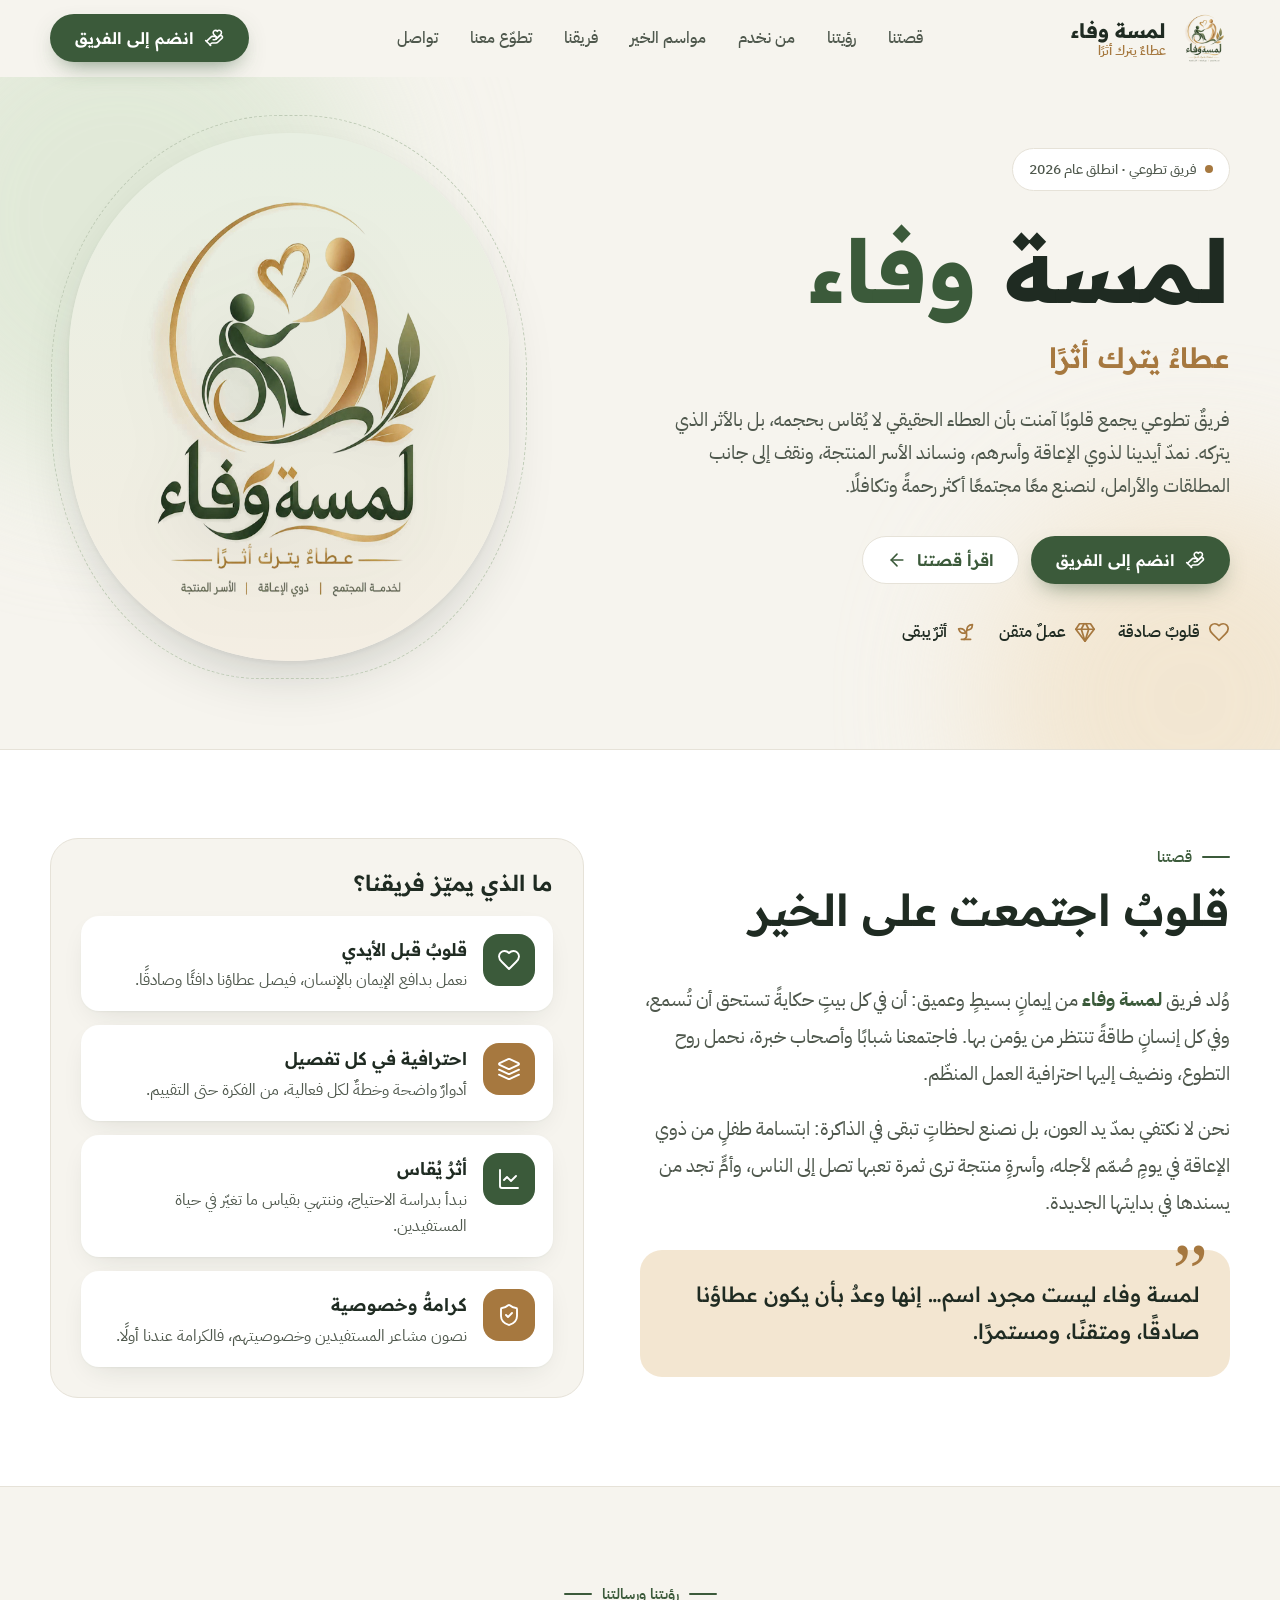
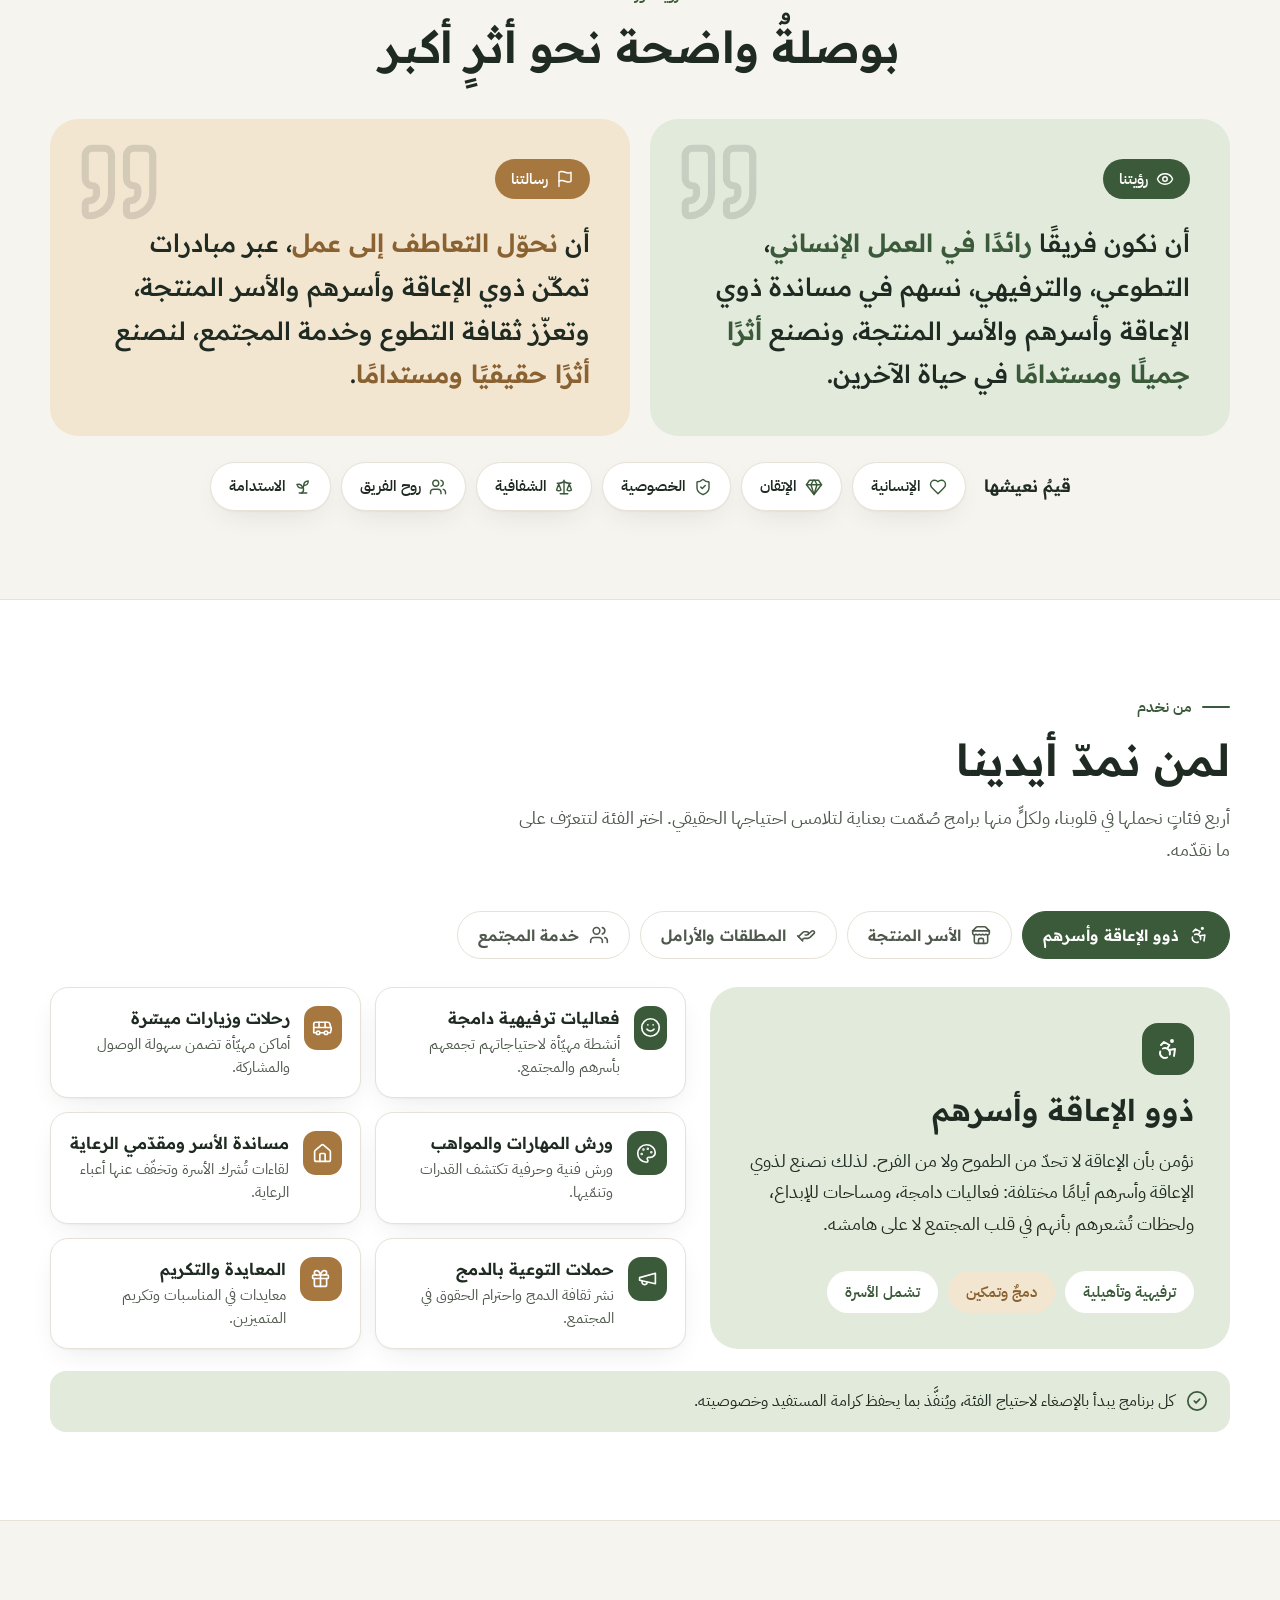
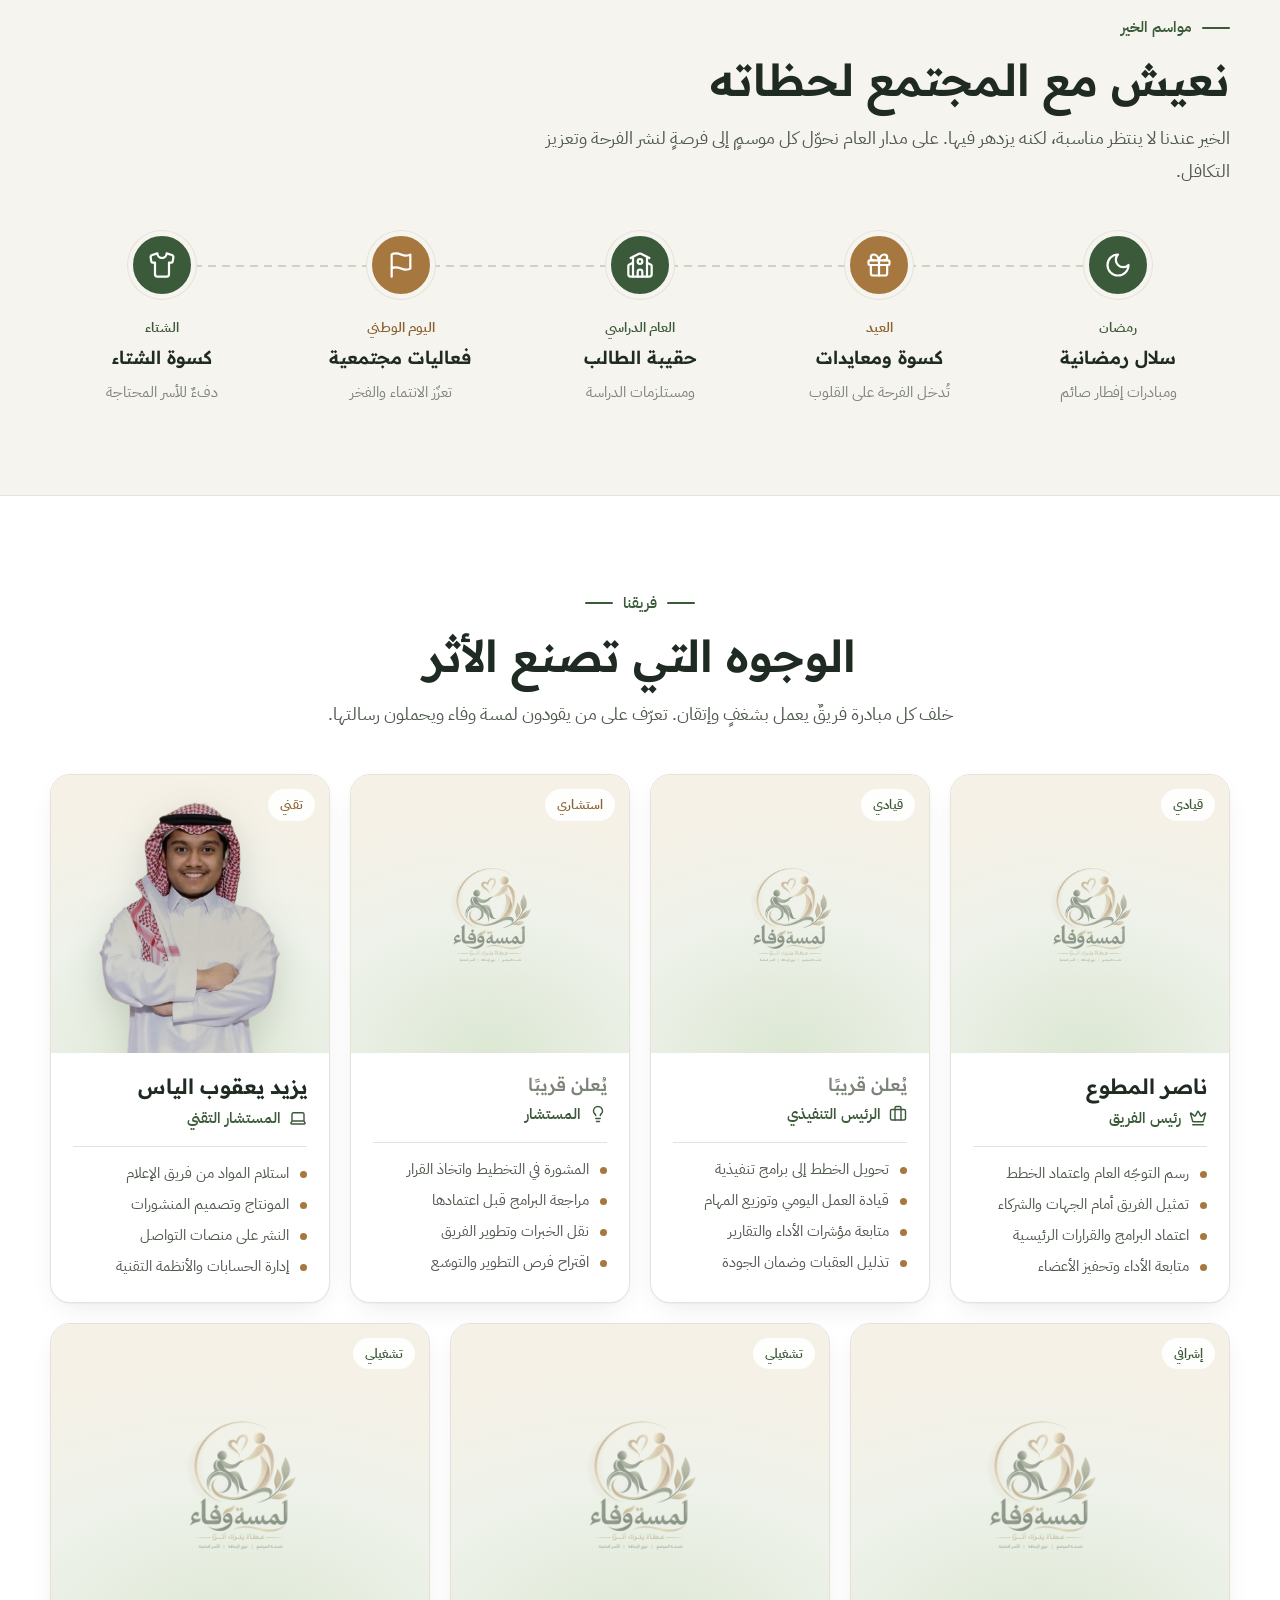
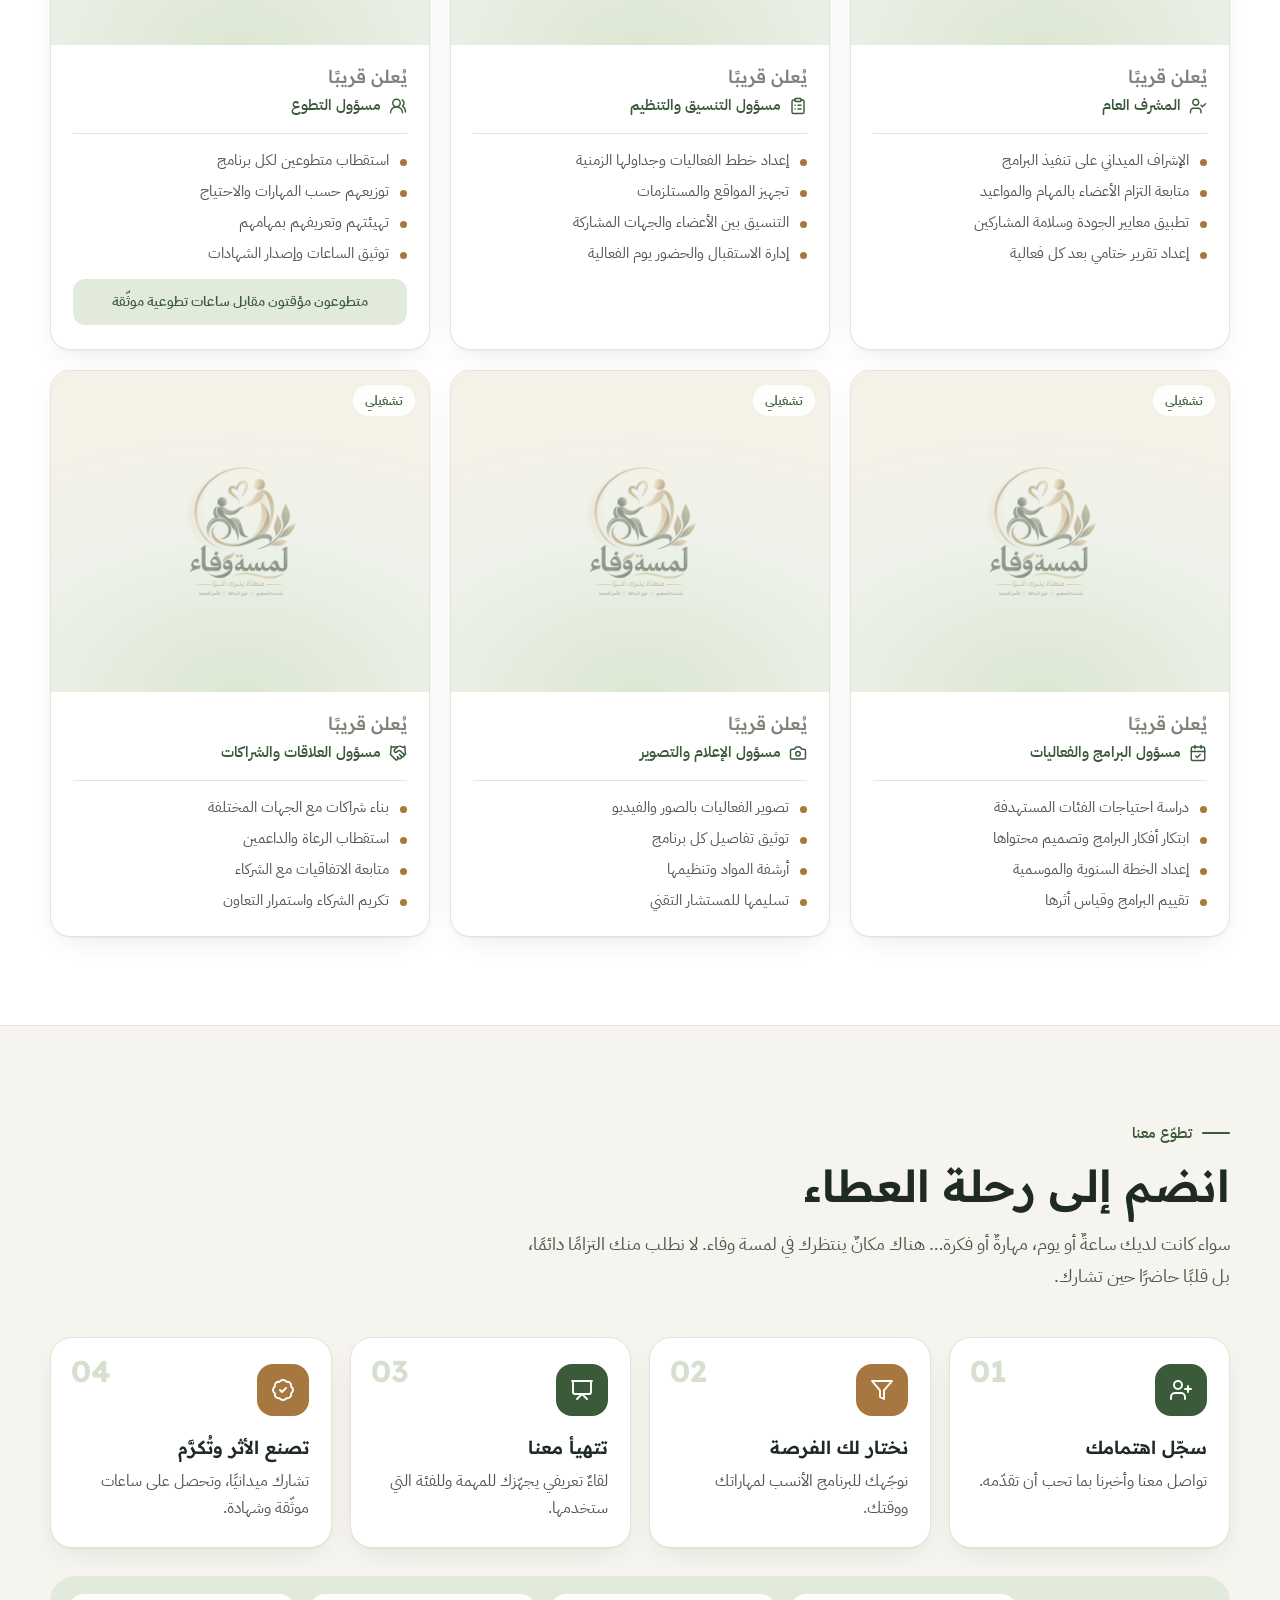
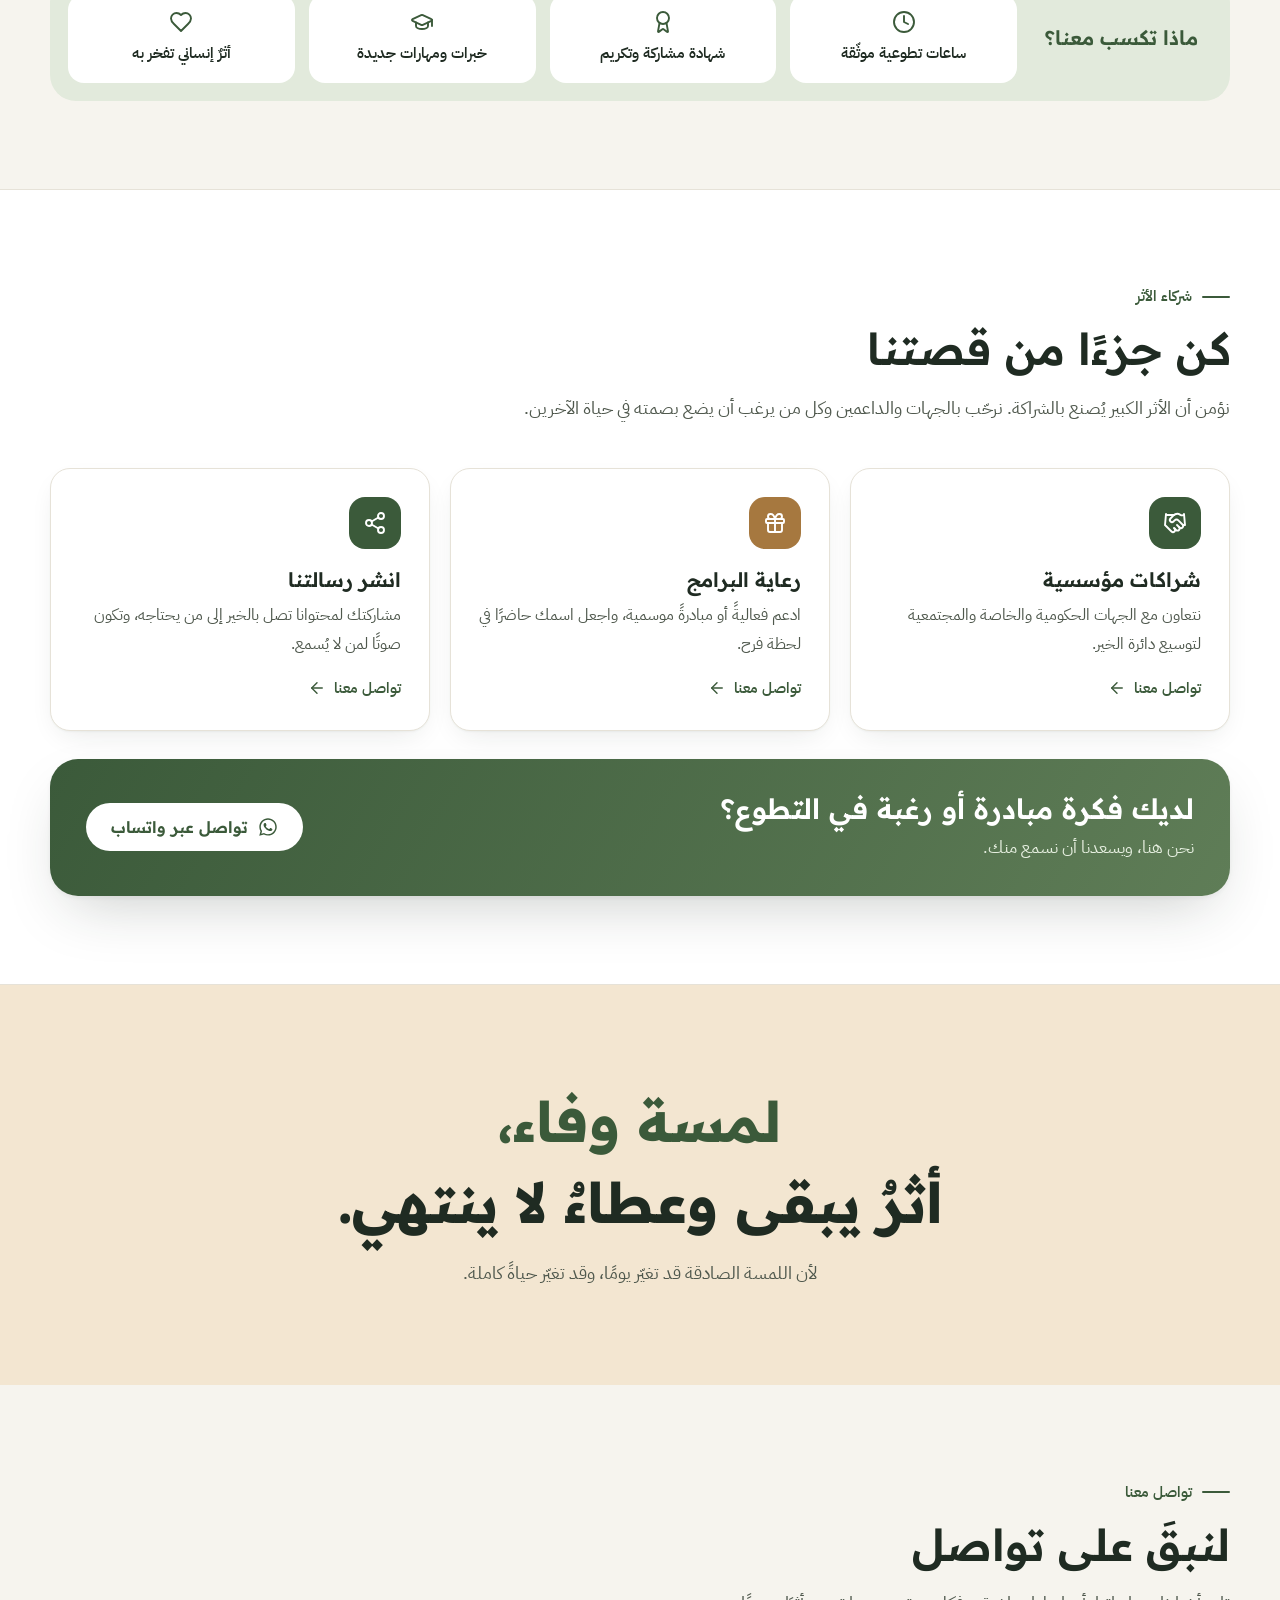
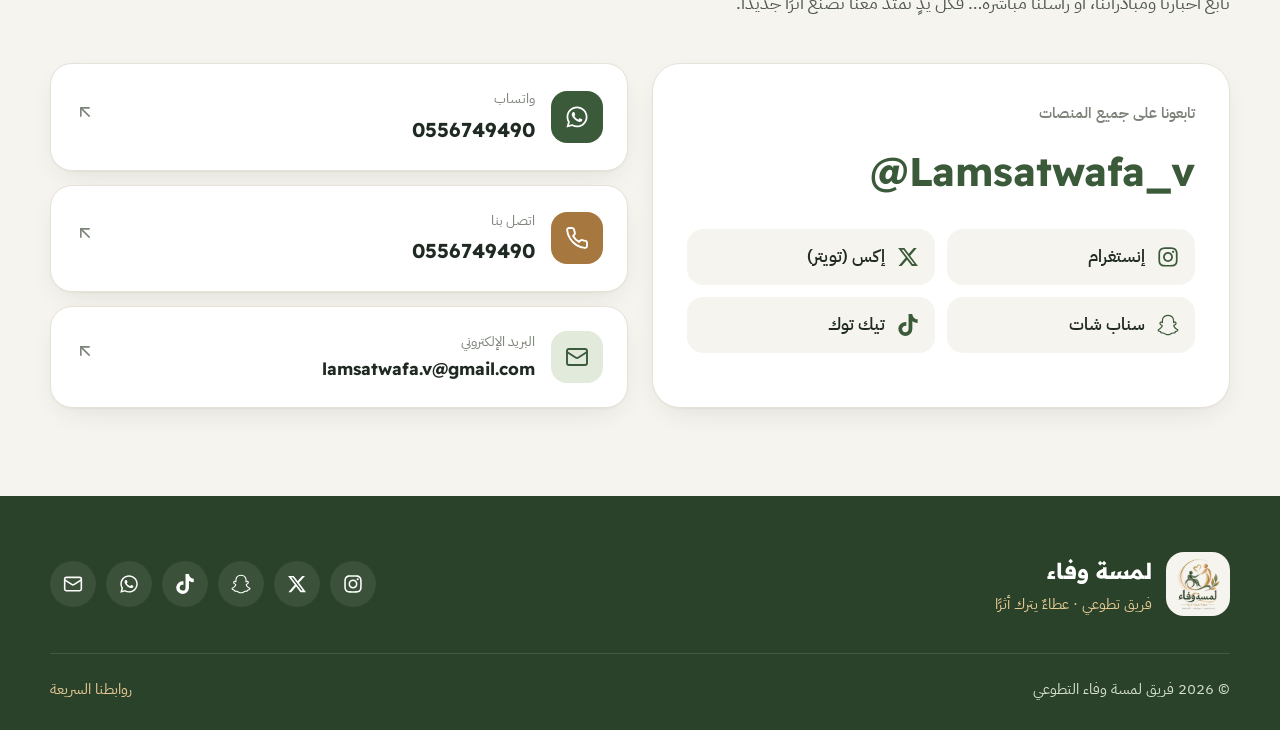
==== index.html @ 77977b41 "Add files via upload" ====
<!doctype html>
<html lang="ar" dir="rtl">
<head>
<meta charset="utf-8">
<meta name="viewport" content="width=device-width, initial-scale=1, viewport-fit=cover">
<title>لمسة وفاء | فريق تطوعي · عطاءٌ يترك أثرًا</title>
<meta name="description" content="فريق لمسة وفاء التطوعي: قلوبٌ اجتمعت على الخير، تمدّ يدها لذوي الإعاقة وأسرهم والأسر المنتجة والمطلقات والأرامل، وتصنع أثرًا يبقى.">
<meta name="theme-color" content="#F6F4EE">
<meta property="og:type" content="website">
<meta property="og:title" content="لمسة وفاء | فريق تطوعي · عطاءٌ يترك أثرًا">
<meta property="og:description" content="فريق لمسة وفاء التطوعي: قلوبٌ اجتمعت على الخير، تمدّ يدها لذوي الإعاقة وأسرهم والأسر المنتجة والمطلقات والأرامل، وتصنع أثرًا يبقى.">
<meta property="og:image" content="assets/og-image.jpg">
<meta property="og:locale" content="ar_SA">
<meta name="twitter:card" content="summary_large_image">
<link rel="icon" type="image/png" href="assets/favicon.png">
<link rel="apple-touch-icon" href="assets/apple-touch-icon.png">
<link rel="preconnect" href="https://fonts.googleapis.com">
<link rel="preconnect" href="https://fonts.gstatic.com" crossorigin>
<link href="https://fonts.googleapis.com/css2?family=IBM+Plex+Sans+Arabic:wght@400;500;600;700&family=Readex+Pro:wght@500;600;700&display=swap" rel="stylesheet">
<link rel="stylesheet" href="assets/style.css">
</head>
<body>
<a class="sr-only" href="#main">تخطَّ إلى المحتوى</a>
<header class="site-header" id="top">
  <div class="container nav">
    <a class="brand" href="#top" aria-label="لمسة وفاء - الصفحة الرئيسية">
      <img src="assets/logo.webp" alt="" width="52" height="52">
      <span><b>لمسة وفاء</b><small>عطاءٌ يترك أثرًا</small></span>
    </a>
    <nav class="nav-links" id="menu" aria-label="القائمة الرئيسية">
      <a href="#about">قصتنا</a>
      <a href="#vision">رؤيتنا</a>
      <a href="#programs">من نخدم</a>
      <a href="#seasons">مواسم الخير</a>
      <a href="#team">فريقنا</a>
      <a href="#volunteer">تطوّع معنا</a>
      <a href="#contact">تواصل</a>
      <a class="btn btn-primary" href="https://wa.me/966556749490?text=%D8%A7%D9%84%D8%B3%D9%84%D8%A7%D9%85%20%D8%B9%D9%84%D9%8A%D9%83%D9%85%D8%8C%20%D8%A3%D8%B1%D8%BA%D8%A8%20%D9%81%D9%8A%20%D8%A7%D9%84%D8%AA%D8%B7%D9%88%D8%B9%20%D9%85%D8%B9%20%D9%81%D8%B1%D9%8A%D9%82%20%D9%84%D9%85%D8%B3%D8%A9%20%D9%88%D9%81%D8%A7%D8%A1" target="_blank" rel="noopener"><svg stroke="currentColor" fill="none" stroke-width="1.9" viewBox="0 0 24 24" stroke-linecap="round" stroke-linejoin="round" aria-hidden="true" focusable="false" xmlns="http://www.w3.org/2000/svg"><path d="M11 14h2a2 2 0 1 0 0-4h-3c-.6 0-1.1.2-1.4.6L3 16"></path><path d="m7 20 1.6-1.4c.3-.4.8-.6 1.4-.6h4c1.1 0 2.1-.4 2.8-1.2l4.6-4.4a2 2 0 0 0-2.75-2.91l-4.2 3.9"></path><path d="m2 15 6 6"></path><path d="M19.5 8.5c.7-.7 1.5-1.6 1.5-2.7A2.73 2.73 0 0 0 16 4a2.78 2.78 0 0 0-5 1.8c0 1.2.8 2 1.5 2.8L16 12Z"></path></svg>انضم إلى الفريق</a>
    </nav>
    <div class="nav-cta">
      <a class="btn btn-primary" href="https://wa.me/966556749490?text=%D8%A7%D9%84%D8%B3%D9%84%D8%A7%D9%85%20%D8%B9%D9%84%D9%8A%D9%83%D9%85%D8%8C%20%D8%A3%D8%B1%D8%BA%D8%A8%20%D9%81%D9%8A%20%D8%A7%D9%84%D8%AA%D8%B7%D9%88%D8%B9%20%D9%85%D8%B9%20%D9%81%D8%B1%D9%8A%D9%82%20%D9%84%D9%85%D8%B3%D8%A9%20%D9%88%D9%81%D8%A7%D8%A1" target="_blank" rel="noopener"><svg stroke="currentColor" fill="none" stroke-width="1.9" viewBox="0 0 24 24" stroke-linecap="round" stroke-linejoin="round" aria-hidden="true" focusable="false" xmlns="http://www.w3.org/2000/svg"><path d="M11 14h2a2 2 0 1 0 0-4h-3c-.6 0-1.1.2-1.4.6L3 16"></path><path d="m7 20 1.6-1.4c.3-.4.8-.6 1.4-.6h4c1.1 0 2.1-.4 2.8-1.2l4.6-4.4a2 2 0 0 0-2.75-2.91l-4.2 3.9"></path><path d="m2 15 6 6"></path><path d="M19.5 8.5c.7-.7 1.5-1.6 1.5-2.7A2.73 2.73 0 0 0 16 4a2.78 2.78 0 0 0-5 1.8c0 1.2.8 2 1.5 2.8L16 12Z"></path></svg>انضم إلى الفريق</a>
      <button class="menu-btn" type="button" aria-label="فتح القائمة" aria-expanded="false" aria-controls="menu"><svg stroke="currentColor" fill="none" stroke-width="1.9" viewBox="0 0 24 24" stroke-linecap="round" stroke-linejoin="round" aria-hidden="true" focusable="false" xmlns="http://www.w3.org/2000/svg"><line x1="4" x2="20" y1="12" y2="12"></line><line x1="4" x2="20" y1="6" y2="6"></line><line x1="4" x2="20" y1="18" y2="18"></line></svg></button>
    </div>
  </div>
</header>

<main id="main">
<!-- HERO -->
<section class="hero">
  <div class="container hero-grid">
    <div>
      <span class="chip reveal"><span class="dot"></span>فريق تطوعي · انطلق عام 2026</span>
      <h1 class="reveal">لمسة <span>وفاء</span></h1>
      <div class="tagline reveal">عطاءٌ يترك أثرًا</div>
      <p class="lead reveal">فريقٌ تطوعي يجمع قلوبًا آمنت بأن العطاء الحقيقي لا يُقاس بحجمه، بل بالأثر الذي يتركه. نمدّ أيدينا لذوي الإعاقة وأسرهم، ونساند الأسر المنتجة، ونقف إلى جانب المطلقات والأرامل، لنصنع معًا مجتمعًا أكثر رحمةً وتكافلًا.</p>
      <div class="hero-actions reveal">
        <a class="btn btn-primary" href="https://wa.me/966556749490?text=%D8%A7%D9%84%D8%B3%D9%84%D8%A7%D9%85%20%D8%B9%D9%84%D9%8A%D9%83%D9%85%D8%8C%20%D8%A3%D8%B1%D8%BA%D8%A8%20%D9%81%D9%8A%20%D8%A7%D9%84%D8%AA%D8%B7%D9%88%D8%B9%20%D9%85%D8%B9%20%D9%81%D8%B1%D9%8A%D9%82%20%D9%84%D9%85%D8%B3%D8%A9%20%D9%88%D9%81%D8%A7%D8%A1" target="_blank" rel="noopener"><svg stroke="currentColor" fill="none" stroke-width="1.9" viewBox="0 0 24 24" stroke-linecap="round" stroke-linejoin="round" aria-hidden="true" focusable="false" xmlns="http://www.w3.org/2000/svg"><path d="M11 14h2a2 2 0 1 0 0-4h-3c-.6 0-1.1.2-1.4.6L3 16"></path><path d="m7 20 1.6-1.4c.3-.4.8-.6 1.4-.6h4c1.1 0 2.1-.4 2.8-1.2l4.6-4.4a2 2 0 0 0-2.75-2.91l-4.2 3.9"></path><path d="m2 15 6 6"></path><path d="M19.5 8.5c.7-.7 1.5-1.6 1.5-2.7A2.73 2.73 0 0 0 16 4a2.78 2.78 0 0 0-5 1.8c0 1.2.8 2 1.5 2.8L16 12Z"></path></svg>انضم إلى الفريق</a>
        <a class="btn btn-ghost" href="#about">اقرأ قصتنا<svg stroke="currentColor" fill="none" stroke-width="1.9" viewBox="0 0 24 24" stroke-linecap="round" stroke-linejoin="round" aria-hidden="true" focusable="false" xmlns="http://www.w3.org/2000/svg"><path d="m12 19-7-7 7-7"></path><path d="M19 12H5"></path></svg></a>
      </div>
      <ul class="promise reveal">
        <li><svg stroke="currentColor" fill="none" stroke-width="1.9" viewBox="0 0 24 24" stroke-linecap="round" stroke-linejoin="round" aria-hidden="true" focusable="false" xmlns="http://www.w3.org/2000/svg"><path d="M19 14c1.49-1.46 3-3.21 3-5.5A5.5 5.5 0 0 0 16.5 3c-1.76 0-3 .5-4.5 2-1.5-1.5-2.74-2-4.5-2A5.5 5.5 0 0 0 2 8.5c0 2.3 1.5 4.05 3 5.5l7 7Z"></path></svg>قلوبٌ صادقة</li>
        <li><svg stroke="currentColor" fill="none" stroke-width="1.9" viewBox="0 0 24 24" stroke-linecap="round" stroke-linejoin="round" aria-hidden="true" focusable="false" xmlns="http://www.w3.org/2000/svg"><path d="M6 3h12l4 6-10 13L2 9Z"></path><path d="M11 3 8 9l4 13 4-13-3-6"></path><path d="M2 9h20"></path></svg>عملٌ متقن</li>
        <li><svg stroke="currentColor" fill="none" stroke-width="1.9" viewBox="0 0 24 24" stroke-linecap="round" stroke-linejoin="round" aria-hidden="true" focusable="false" xmlns="http://www.w3.org/2000/svg"><path d="M7 20h10"></path><path d="M10 20c5.5-2.5.8-6.4 3-10"></path><path d="M9.5 9.4c1.1.8 1.8 2.2 2.3 3.7-2 .4-3.5.4-4.8-.3-1.2-.6-2.3-1.9-3-4.2 2.8-.5 4.4 0 5.5.8z"></path><path d="M14.1 6a7 7 0 0 0-1.1 4c1.9-.1 3.3-.6 4.3-1.4 1-1 1.6-2.3 1.7-4.6-2.7.1-4 1-4.9 2z"></path></svg>أثرٌ يبقى</li>
      </ul>
    </div>
    <div class="hero-visual reveal">
      <div class="disc"><span class="ring" aria-hidden="true"></span><img src="assets/logo.webp" alt="شعار لمسة وفاء" width="440" height="440"></div>
    </div>
  </div>
</section>

<!-- STORY -->
<section class="alt" id="about">
  <div class="container story-grid">
    <div class="story">
      <div class="section-head reveal"><span class="eyebrow">قصتنا</span><h2>قلوبٌ اجتمعت على الخير</h2></div>
      <p class="reveal">وُلد فريق <strong>لمسة وفاء</strong> من إيمانٍ بسيطٍ وعميق: أن في كل بيتٍ حكايةً تستحق أن تُسمع، وفي كل إنسانٍ طاقةً تنتظر من يؤمن بها. فاجتمعنا شبابًا وأصحاب خبرة، نحمل روح التطوع، ونضيف إليها احترافية العمل المنظّم.</p>
      <p class="reveal">نحن لا نكتفي بمدّ يد العون، بل نصنع لحظاتٍ تبقى في الذاكرة: ابتسامة طفلٍ من ذوي الإعاقة في يومٍ صُمّم لأجله، وأسرةٍ منتجة ترى ثمرة تعبها تصل إلى الناس، وأمٍّ تجد من يسندها في بدايتها الجديدة.</p>
      <blockquote class="pull reveal">لمسة وفاء ليست مجرد اسم… إنها وعدٌ بأن يكون عطاؤنا صادقًا، ومتقنًا، ومستمرًا.</blockquote>
    </div>
    <div class="why">
      <h3 class="why-title reveal">ما الذي يميّز فريقنا؟</h3>
      <div class="why-item reveal"><span class="icon"><svg stroke="currentColor" fill="none" stroke-width="1.9" viewBox="0 0 24 24" stroke-linecap="round" stroke-linejoin="round" aria-hidden="true" focusable="false" xmlns="http://www.w3.org/2000/svg"><path d="M19 14c1.49-1.46 3-3.21 3-5.5A5.5 5.5 0 0 0 16.5 3c-1.76 0-3 .5-4.5 2-1.5-1.5-2.74-2-4.5-2A5.5 5.5 0 0 0 2 8.5c0 2.3 1.5 4.05 3 5.5l7 7Z"></path></svg></span><span><b>قلوبٌ قبل الأيدي</b><span>نعمل بدافع الإيمان بالإنسان، فيصل عطاؤنا دافئًا وصادقًا.</span></span></div>
      <div class="why-item reveal"><span class="icon gold"><svg stroke="currentColor" fill="none" stroke-width="1.9" viewBox="0 0 24 24" stroke-linecap="round" stroke-linejoin="round" aria-hidden="true" focusable="false" xmlns="http://www.w3.org/2000/svg"><path d="m12.83 2.18a2 2 0 0 0-1.66 0L2.6 6.08a1 1 0 0 0 0 1.83l8.58 3.91a2 2 0 0 0 1.66 0l8.58-3.9a1 1 0 0 0 0-1.83Z"></path><path d="m22 17.65-9.17 4.16a2 2 0 0 1-1.66 0L2 17.65"></path><path d="m22 12.65-9.17 4.16a2 2 0 0 1-1.66 0L2 12.65"></path></svg></span><span><b>احترافية في كل تفصيل</b><span>أدوارٌ واضحة وخطةٌ لكل فعالية، من الفكرة حتى التقييم.</span></span></div>
      <div class="why-item reveal"><span class="icon"><svg stroke="currentColor" fill="none" stroke-width="1.9" viewBox="0 0 24 24" stroke-linecap="round" stroke-linejoin="round" aria-hidden="true" focusable="false" xmlns="http://www.w3.org/2000/svg"><path d="M3 3v16a2 2 0 0 0 2 2h16"></path><path d="m19 9-5 5-4-4-3 3"></path></svg></span><span><b>أثرٌ يُقاس</b><span>نبدأ بدراسة الاحتياج، وننتهي بقياس ما تغيّر في حياة المستفيدين.</span></span></div>
      <div class="why-item reveal"><span class="icon gold"><svg stroke="currentColor" fill="none" stroke-width="1.9" viewBox="0 0 24 24" stroke-linecap="round" stroke-linejoin="round" aria-hidden="true" focusable="false" xmlns="http://www.w3.org/2000/svg"><path d="M20 13c0 5-3.5 7.5-7.66 8.95a1 1 0 0 1-.67-.01C7.5 20.5 4 18 4 13V6a1 1 0 0 1 1-1c2 0 4.5-1.2 6.24-2.72a1.17 1.17 0 0 1 1.52 0C14.51 3.81 17 5 19 5a1 1 0 0 1 1 1z"></path><path d="m9 12 2 2 4-4"></path></svg></span><span><b>كرامةٌ وخصوصية</b><span>نصون مشاعر المستفيدين وخصوصيتهم، فالكرامة عندنا أولًا.</span></span></div>
    </div>
  </div>
</section>

<!-- VISION & MISSION -->
<section id="vision">
  <div class="container">
    <div class="section-head center reveal"><span class="eyebrow">رؤيتنا ورسالتنا</span><h2>بوصلةٌ واضحة نحو أثرٍ أكبر</h2></div>
    <div class="vm">
      <article class="vm-card vision reveal">
        <svg class="quote" stroke="currentColor" fill="none" stroke-width="1.9" viewBox="0 0 24 24" stroke-linecap="round" stroke-linejoin="round" aria-hidden="true" focusable="false" xmlns="http://www.w3.org/2000/svg"><path d="M16 3a2 2 0 0 0-2 2v6a2 2 0 0 0 2 2 1 1 0 0 1 1 1v1a2 2 0 0 1-2 2 1 1 0 0 0-1 1v2a1 1 0 0 0 1 1 6 6 0 0 0 6-6V5a2 2 0 0 0-2-2z"></path><path d="M5 3a2 2 0 0 0-2 2v6a2 2 0 0 0 2 2 1 1 0 0 1 1 1v1a2 2 0 0 1-2 2 1 1 0 0 0-1 1v2a1 1 0 0 0 1 1 6 6 0 0 0 6-6V5a2 2 0 0 0-2-2z"></path></svg>
        <span class="label"><svg stroke="currentColor" fill="none" stroke-width="1.9" viewBox="0 0 24 24" stroke-linecap="round" stroke-linejoin="round" aria-hidden="true" focusable="false" xmlns="http://www.w3.org/2000/svg"><path d="M2.062 12.348a1 1 0 0 1 0-.696 10.75 10.75 0 0 1 19.876 0 1 1 0 0 1 0 .696 10.75 10.75 0 0 1-19.876 0"></path><circle cx="12" cy="12" r="3"></circle></svg>رؤيتنا</span>
        <blockquote>أن نكون فريقًا <em>رائدًا في العمل الإنساني</em>، التطوعي، والترفيهي، نسهم في مساندة ذوي الإعاقة وأسرهم والأسر المنتجة، ونصنع <em>أثرًا جميلًا ومستدامًا</em> في حياة الآخرين.</blockquote>
      </article>
      <article class="vm-card mission reveal">
        <svg class="quote" stroke="currentColor" fill="none" stroke-width="1.9" viewBox="0 0 24 24" stroke-linecap="round" stroke-linejoin="round" aria-hidden="true" focusable="false" xmlns="http://www.w3.org/2000/svg"><path d="M16 3a2 2 0 0 0-2 2v6a2 2 0 0 0 2 2 1 1 0 0 1 1 1v1a2 2 0 0 1-2 2 1 1 0 0 0-1 1v2a1 1 0 0 0 1 1 6 6 0 0 0 6-6V5a2 2 0 0 0-2-2z"></path><path d="M5 3a2 2 0 0 0-2 2v6a2 2 0 0 0 2 2 1 1 0 0 1 1 1v1a2 2 0 0 1-2 2 1 1 0 0 0-1 1v2a1 1 0 0 0 1 1 6 6 0 0 0 6-6V5a2 2 0 0 0-2-2z"></path></svg>
        <span class="label"><svg stroke="currentColor" fill="none" stroke-width="1.9" viewBox="0 0 24 24" stroke-linecap="round" stroke-linejoin="round" aria-hidden="true" focusable="false" xmlns="http://www.w3.org/2000/svg"><path d="M4 15s1-1 4-1 5 2 8 2 4-1 4-1V3s-1 1-4 1-5-2-8-2-4 1-4 1z"></path><line x1="4" x2="4" y1="22" y2="15"></line></svg>رسالتنا</span>
        <blockquote>أن <em>نحوّل التعاطف إلى عمل</em>، عبر مبادرات تمكّن ذوي الإعاقة وأسرهم والأسر المنتجة، وتعزّز ثقافة التطوع وخدمة المجتمع، لنصنع <em>أثرًا حقيقيًا ومستدامًا</em>.</blockquote>
      </article>
    </div>
    <div class="values reveal">
      <span class="values-title">قيمٌ نعيشها</span>
      <span class="value"><svg stroke="currentColor" fill="none" stroke-width="1.9" viewBox="0 0 24 24" stroke-linecap="round" stroke-linejoin="round" aria-hidden="true" focusable="false" xmlns="http://www.w3.org/2000/svg"><path d="M19 14c1.49-1.46 3-3.21 3-5.5A5.5 5.5 0 0 0 16.5 3c-1.76 0-3 .5-4.5 2-1.5-1.5-2.74-2-4.5-2A5.5 5.5 0 0 0 2 8.5c0 2.3 1.5 4.05 3 5.5l7 7Z"></path></svg>الإنسانية</span><span class="value"><svg stroke="currentColor" fill="none" stroke-width="1.9" viewBox="0 0 24 24" stroke-linecap="round" stroke-linejoin="round" aria-hidden="true" focusable="false" xmlns="http://www.w3.org/2000/svg"><path d="M6 3h12l4 6-10 13L2 9Z"></path><path d="M11 3 8 9l4 13 4-13-3-6"></path><path d="M2 9h20"></path></svg>الإتقان</span><span class="value"><svg stroke="currentColor" fill="none" stroke-width="1.9" viewBox="0 0 24 24" stroke-linecap="round" stroke-linejoin="round" aria-hidden="true" focusable="false" xmlns="http://www.w3.org/2000/svg"><path d="M20 13c0 5-3.5 7.5-7.66 8.95a1 1 0 0 1-.67-.01C7.5 20.5 4 18 4 13V6a1 1 0 0 1 1-1c2 0 4.5-1.2 6.24-2.72a1.17 1.17 0 0 1 1.52 0C14.51 3.81 17 5 19 5a1 1 0 0 1 1 1z"></path><path d="m9 12 2 2 4-4"></path></svg>الخصوصية</span><span class="value"><svg stroke="currentColor" fill="none" stroke-width="1.9" viewBox="0 0 24 24" stroke-linecap="round" stroke-linejoin="round" aria-hidden="true" focusable="false" xmlns="http://www.w3.org/2000/svg"><path d="m16 16 3-8 3 8c-.87.65-1.92 1-3 1s-2.13-.35-3-1Z"></path><path d="m2 16 3-8 3 8c-.87.65-1.92 1-3 1s-2.13-.35-3-1Z"></path><path d="M7 21h10"></path><path d="M12 3v18"></path><path d="M3 7h2c2 0 5-1 7-2 2 1 5 2 7 2h2"></path></svg>الشفافية</span><span class="value"><svg stroke="currentColor" fill="none" stroke-width="1.9" viewBox="0 0 24 24" stroke-linecap="round" stroke-linejoin="round" aria-hidden="true" focusable="false" xmlns="http://www.w3.org/2000/svg"><path d="M16 21v-2a4 4 0 0 0-4-4H6a4 4 0 0 0-4 4v2"></path><circle cx="9" cy="7" r="4"></circle><path d="M22 21v-2a4 4 0 0 0-3-3.87"></path><path d="M16 3.13a4 4 0 0 1 0 7.75"></path></svg>روح الفريق</span><span class="value"><svg stroke="currentColor" fill="none" stroke-width="1.9" viewBox="0 0 24 24" stroke-linecap="round" stroke-linejoin="round" aria-hidden="true" focusable="false" xmlns="http://www.w3.org/2000/svg"><path d="M7 20h10"></path><path d="M10 20c5.5-2.5.8-6.4 3-10"></path><path d="M9.5 9.4c1.1.8 1.8 2.2 2.3 3.7-2 .4-3.5.4-4.8-.3-1.2-.6-2.3-1.9-3-4.2 2.8-.5 4.4 0 5.5.8z"></path><path d="M14.1 6a7 7 0 0 0-1.1 4c1.9-.1 3.3-.6 4.3-1.4 1-1 1.6-2.3 1.7-4.6-2.7.1-4 1-4.9 2z"></path></svg>الاستدامة</span>
    </div>
  </div>
</section>

<!-- WHO WE SERVE + PROGRAMS -->
<section class="alt" id="programs">
  <div class="container">
    <div class="section-head reveal"><span class="eyebrow">من نخدم</span><h2>لمن نمدّ أيدينا</h2><p>أربع فئاتٍ نحملها في قلوبنا، ولكلٍّ منها برامج صُمّمت بعناية لتلامس احتياجها الحقيقي. اختر الفئة لتتعرّف على ما نقدّمه.</p></div>
    <div class="tabs reveal" role="tablist" aria-label="الفئات">
      <button class="tab" type="button" role="tab" id="tab-disability" aria-controls="panel-disability" aria-selected="true" tabindex="0"><svg stroke="currentColor" fill="none" stroke-width="1.9" viewBox="0 0 24 24" stroke-linecap="round" stroke-linejoin="round" aria-hidden="true" focusable="false" xmlns="http://www.w3.org/2000/svg"><circle cx="16" cy="4" r="1"></circle><path d="m18 19 1-7-6 1"></path><path d="m5 8 3-3 5.5 3-2.36 3.5"></path><path d="M4.24 14.5a5 5 0 0 0 6.88 6"></path><path d="M13.76 17.5a5 5 0 0 0-6.88-6"></path></svg>ذوو الإعاقة وأسرهم</button>
      <button class="tab" type="button" role="tab" id="tab-families" aria-controls="panel-families" aria-selected="false" tabindex="-1"><svg stroke="currentColor" fill="none" stroke-width="1.9" viewBox="0 0 24 24" stroke-linecap="round" stroke-linejoin="round" aria-hidden="true" focusable="false" xmlns="http://www.w3.org/2000/svg"><path d="m2 7 4.41-4.41A2 2 0 0 1 7.83 2h8.34a2 2 0 0 1 1.42.59L22 7"></path><path d="M4 12v8a2 2 0 0 0 2 2h12a2 2 0 0 0 2-2v-8"></path><path d="M15 22v-4a2 2 0 0 0-2-2h-2a2 2 0 0 0-2 2v4"></path><path d="M2 7h20"></path><path d="M22 7v3a2 2 0 0 1-2 2a2.7 2.7 0 0 1-1.59-.63.7.7 0 0 0-.82 0A2.7 2.7 0 0 1 16 12a2.7 2.7 0 0 1-1.59-.63.7.7 0 0 0-.82 0A2.7 2.7 0 0 1 12 12a2.7 2.7 0 0 1-1.59-.63.7.7 0 0 0-.82 0A2.7 2.7 0 0 1 8 12a2.7 2.7 0 0 1-1.59-.63.7.7 0 0 0-.82 0A2.7 2.7 0 0 1 4 12a2 2 0 0 1-2-2V7"></path></svg>الأسر المنتجة</button>
      <button class="tab" type="button" role="tab" id="tab-women" aria-controls="panel-women" aria-selected="false" tabindex="-1"><svg stroke="currentColor" fill="none" stroke-width="1.9" viewBox="0 0 24 24" stroke-linecap="round" stroke-linejoin="round" aria-hidden="true" focusable="false" xmlns="http://www.w3.org/2000/svg"><path d="M11 12h2a2 2 0 1 0 0-4h-3c-.6 0-1.1.2-1.4.6L3 14"></path><path d="m7 18 1.6-1.4c.3-.4.8-.6 1.4-.6h4c1.1 0 2.1-.4 2.8-1.2l4.6-4.4a2 2 0 0 0-2.75-2.91l-4.2 3.9"></path><path d="m2 13 6 6"></path></svg>المطلقات والأرامل</button>
      <button class="tab" type="button" role="tab" id="tab-community" aria-controls="panel-community" aria-selected="false" tabindex="-1"><svg stroke="currentColor" fill="none" stroke-width="1.9" viewBox="0 0 24 24" stroke-linecap="round" stroke-linejoin="round" aria-hidden="true" focusable="false" xmlns="http://www.w3.org/2000/svg"><path d="M16 21v-2a4 4 0 0 0-4-4H6a4 4 0 0 0-4 4v2"></path><circle cx="9" cy="7" r="4"></circle><path d="M22 21v-2a4 4 0 0 0-3-3.87"></path><path d="M16 3.13a4 4 0 0 1 0 7.75"></path></svg>خدمة المجتمع</button>
    </div>
    <div class="panel" role="tabpanel" id="panel-disability" aria-labelledby="tab-disability">
      <div class="panel-intro"><span class="icon"><svg stroke="currentColor" fill="none" stroke-width="1.9" viewBox="0 0 24 24" stroke-linecap="round" stroke-linejoin="round" aria-hidden="true" focusable="false" xmlns="http://www.w3.org/2000/svg"><circle cx="16" cy="4" r="1"></circle><path d="m18 19 1-7-6 1"></path><path d="m5 8 3-3 5.5 3-2.36 3.5"></path><path d="M4.24 14.5a5 5 0 0 0 6.88 6"></path><path d="M13.76 17.5a5 5 0 0 0-6.88-6"></path></svg></span><h3>ذوو الإعاقة وأسرهم</h3><p>نؤمن بأن الإعاقة لا تحدّ من الطموح ولا من الفرح. لذلك نصنع لذوي الإعاقة وأسرهم أيامًا مختلفة: فعاليات دامجة، ومساحات للإبداع، ولحظات تُشعرهم بأنهم في قلب المجتمع لا على هامشه.</p><div class="tags"><span class="tag">ترفيهية وتأهيلية</span><span class="tag gold">دمجٌ وتمكين</span><span class="tag">تشمل الأسرة</span></div></div>
      <div class="panel-list"><div class="mini"><span class="icon"><svg stroke="currentColor" fill="none" stroke-width="1.9" viewBox="0 0 24 24" stroke-linecap="round" stroke-linejoin="round" aria-hidden="true" focusable="false" xmlns="http://www.w3.org/2000/svg"><circle cx="12" cy="12" r="10"></circle><path d="M8 14s1.5 2 4 2 4-2 4-2"></path><line x1="9" x2="9.01" y1="9" y2="9"></line><line x1="15" x2="15.01" y1="9" y2="9"></line></svg></span><span><b>فعاليات ترفيهية دامجة</b><span>أنشطة مهيّأة لاحتياجاتهم تجمعهم بأسرهم والمجتمع.</span></span></div><div class="mini"><span class="icon gold"><svg stroke="currentColor" fill="none" stroke-width="1.9" viewBox="0 0 24 24" stroke-linecap="round" stroke-linejoin="round" aria-hidden="true" focusable="false" xmlns="http://www.w3.org/2000/svg"><path d="M8 6v6"></path><path d="M15 6v6"></path><path d="M2 12h19.6"></path><path d="M18 18h3s.5-1.7.8-2.8c.1-.4.2-.8.2-1.2 0-.4-.1-.8-.2-1.2l-1.4-5C20.1 6.8 19.1 6 18 6H4a2 2 0 0 0-2 2v10h3"></path><circle cx="7" cy="18" r="2"></circle><path d="M9 18h5"></path><circle cx="16" cy="18" r="2"></circle></svg></span><span><b>رحلات وزيارات ميسّرة</b><span>أماكن مهيّأة تضمن سهولة الوصول والمشاركة.</span></span></div><div class="mini"><span class="icon"><svg stroke="currentColor" fill="none" stroke-width="1.9" viewBox="0 0 24 24" stroke-linecap="round" stroke-linejoin="round" aria-hidden="true" focusable="false" xmlns="http://www.w3.org/2000/svg"><circle cx="13.5" cy="6.5" r=".5" fill="currentColor"></circle><circle cx="17.5" cy="10.5" r=".5" fill="currentColor"></circle><circle cx="8.5" cy="7.5" r=".5" fill="currentColor"></circle><circle cx="6.5" cy="12.5" r=".5" fill="currentColor"></circle><path d="M12 2C6.5 2 2 6.5 2 12s4.5 10 10 10c.926 0 1.648-.746 1.648-1.688 0-.437-.18-.835-.437-1.125-.29-.289-.438-.652-.438-1.125a1.64 1.64 0 0 1 1.668-1.668h1.996c3.051 0 5.555-2.503 5.555-5.554C21.965 6.012 17.461 2 12 2z"></path></svg></span><span><b>ورش المهارات والمواهب</b><span>ورش فنية وحرفية تكتشف القدرات وتنمّيها.</span></span></div><div class="mini"><span class="icon gold"><svg stroke="currentColor" fill="none" stroke-width="1.9" viewBox="0 0 24 24" stroke-linecap="round" stroke-linejoin="round" aria-hidden="true" focusable="false" xmlns="http://www.w3.org/2000/svg"><path d="M15 21v-8a1 1 0 0 0-1-1h-4a1 1 0 0 0-1 1v8"></path><path d="M3 10a2 2 0 0 1 .709-1.528l7-5.999a2 2 0 0 1 2.582 0l7 5.999A2 2 0 0 1 21 10v9a2 2 0 0 1-2 2H5a2 2 0 0 1-2-2z"></path></svg></span><span><b>مساندة الأسر ومقدّمي الرعاية</b><span>لقاءات تُشرك الأسرة وتخفّف عنها أعباء الرعاية.</span></span></div><div class="mini"><span class="icon"><svg stroke="currentColor" fill="none" stroke-width="1.9" viewBox="0 0 24 24" stroke-linecap="round" stroke-linejoin="round" aria-hidden="true" focusable="false" xmlns="http://www.w3.org/2000/svg"><path d="m3 11 18-5v12L3 14v-3z"></path><path d="M11.6 16.8a3 3 0 1 1-5.8-1.6"></path></svg></span><span><b>حملات التوعية بالدمج</b><span>نشر ثقافة الدمج واحترام الحقوق في المجتمع.</span></span></div><div class="mini"><span class="icon gold"><svg stroke="currentColor" fill="none" stroke-width="1.9" viewBox="0 0 24 24" stroke-linecap="round" stroke-linejoin="round" aria-hidden="true" focusable="false" xmlns="http://www.w3.org/2000/svg"><rect x="3" y="8" width="18" height="4" rx="1"></rect><path d="M12 8v13"></path><path d="M19 12v7a2 2 0 0 1-2 2H7a2 2 0 0 1-2-2v-7"></path><path d="M7.5 8a2.5 2.5 0 0 1 0-5A4.8 8 0 0 1 12 8a4.8 8 0 0 1 4.5-5 2.5 2.5 0 0 1 0 5"></path></svg></span><span><b>المعايدة والتكريم</b><span>معايدات في المناسبات وتكريم المتميزين.</span></span></div></div>
    </div>
    <div class="panel" role="tabpanel" id="panel-families" aria-labelledby="tab-families" hidden>
      <div class="panel-intro"><span class="icon"><svg stroke="currentColor" fill="none" stroke-width="1.9" viewBox="0 0 24 24" stroke-linecap="round" stroke-linejoin="round" aria-hidden="true" focusable="false" xmlns="http://www.w3.org/2000/svg"><path d="m2 7 4.41-4.41A2 2 0 0 1 7.83 2h8.34a2 2 0 0 1 1.42.59L22 7"></path><path d="M4 12v8a2 2 0 0 0 2 2h12a2 2 0 0 0 2-2v-8"></path><path d="M15 22v-4a2 2 0 0 0-2-2h-2a2 2 0 0 0-2 2v4"></path><path d="M2 7h20"></path><path d="M22 7v3a2 2 0 0 1-2 2a2.7 2.7 0 0 1-1.59-.63.7.7 0 0 0-.82 0A2.7 2.7 0 0 1 16 12a2.7 2.7 0 0 1-1.59-.63.7.7 0 0 0-.82 0A2.7 2.7 0 0 1 12 12a2.7 2.7 0 0 1-1.59-.63.7.7 0 0 0-.82 0A2.7 2.7 0 0 1 8 12a2.7 2.7 0 0 1-1.59-.63.7.7 0 0 0-.82 0A2.7 2.7 0 0 1 4 12a2 2 0 0 1-2-2V7"></path></svg></span><h3>الأسر المنتجة</h3><p>خلف كل منتجٍ منزلي قصة كفاحٍ تستحق أن تُروى. نأخذ بيد الأسر المنتجة من الفكرة إلى السوق، ليصبح شغفها مصدر دخلٍ كريمٍ ومستدام، مع اهتمامٍ خاص بذوي الإعاقة وأسرهم.</p><div class="tags"><span class="tag">المأكولات</span><span class="tag gold">الحِرف اليدوية</span><span class="tag">الخياطة والتطريز</span><span class="tag gold">العطور والبخور</span><span class="tag">الهدايا والتغليف</span></div></div>
      <div class="panel-list"><div class="mini"><span class="icon"><svg stroke="currentColor" fill="none" stroke-width="1.9" viewBox="0 0 24 24" stroke-linecap="round" stroke-linejoin="round" aria-hidden="true" focusable="false" xmlns="http://www.w3.org/2000/svg"><path d="M6 2 3 6v14a2 2 0 0 0 2 2h14a2 2 0 0 0 2-2V6l-3-4Z"></path><path d="M3 6h18"></path><path d="M16 10a4 4 0 0 1-8 0"></path></svg></span><span><b>البازارات والمعارض</b><span>أركان بيع ضمن فعالياتنا ومناسبات المجتمع.</span></span></div><div class="mini"><span class="icon gold"><svg stroke="currentColor" fill="none" stroke-width="1.9" viewBox="0 0 24 24" stroke-linecap="round" stroke-linejoin="round" aria-hidden="true" focusable="false" xmlns="http://www.w3.org/2000/svg"><path d="M15.707 21.293a1 1 0 0 1-1.414 0l-1.586-1.586a1 1 0 0 1 0-1.414l5.586-5.586a1 1 0 0 1 1.414 0l1.586 1.586a1 1 0 0 1 0 1.414z"></path><path d="m18 13-1.375-6.874a1 1 0 0 0-.746-.776L3.235 2.028a1 1 0 0 0-1.207 1.207L5.35 15.879a1 1 0 0 0 .776.746L13 18"></path><path d="m2.3 2.3 7.286 7.286"></path><circle cx="11" cy="11" r="2"></circle></svg></span><span><b>تطوير المنتج</b><span>تحسين الجودة والتغليف والتسعير.</span></span></div><div class="mini"><span class="icon"><svg stroke="currentColor" fill="none" stroke-width="1.9" viewBox="0 0 24 24" stroke-linecap="round" stroke-linejoin="round" aria-hidden="true" focusable="false" xmlns="http://www.w3.org/2000/svg"><polyline points="22 7 13.5 15.5 8.5 10.5 2 17"></polyline><polyline points="16 7 22 7 22 13"></polyline></svg></span><span><b>التسويق الرقمي</b><span>البيع عبر منصات التواصل والمتاجر الإلكترونية.</span></span></div><div class="mini"><span class="icon gold"><svg stroke="currentColor" fill="none" stroke-width="1.9" viewBox="0 0 24 24" stroke-linecap="round" stroke-linejoin="round" aria-hidden="true" focusable="false" xmlns="http://www.w3.org/2000/svg"><path d="M14.5 4h-5L7 7H4a2 2 0 0 0-2 2v9a2 2 0 0 0 2 2h16a2 2 0 0 0 2-2V9a2 2 0 0 0-2-2h-3l-2.5-3z"></path><circle cx="12" cy="13" r="3"></circle></svg></span><span><b>تصوير المنتجات</b><span>صور احترافية تُبرز المنتج بأفضل صورة.</span></span></div><div class="mini"><span class="icon"><svg stroke="currentColor" fill="none" stroke-width="1.9" viewBox="0 0 24 24" stroke-linecap="round" stroke-linejoin="round" aria-hidden="true" focusable="false" xmlns="http://www.w3.org/2000/svg"><path d="M2 3h20"></path><path d="M21 3v11a2 2 0 0 1-2 2H5a2 2 0 0 1-2-2V3"></path><path d="m7 21 5-5 5 5"></path></svg></span><span><b>الإرشاد والتوجيه</b><span>ربط الأسر بخبرات في ريادة الأعمال.</span></span></div><div class="mini"><span class="icon gold"><svg stroke="currentColor" fill="none" stroke-width="1.9" viewBox="0 0 24 24" stroke-linecap="round" stroke-linejoin="round" aria-hidden="true" focusable="false" xmlns="http://www.w3.org/2000/svg"><path d="m15.477 12.89 1.515 8.526a.5.5 0 0 1-.81.47l-3.58-2.687a1 1 0 0 0-1.197 0l-3.586 2.686a.5.5 0 0 1-.81-.469l1.514-8.526"></path><circle cx="12" cy="8" r="6"></circle></svg></span><span><b>قصص النجاح</b><span>إبراز الأسر المتميزة إعلاميًا لتعزيز انتشارها.</span></span></div></div>
    </div>
    <div class="panel" role="tabpanel" id="panel-women" aria-labelledby="tab-women" hidden>
      <div class="panel-intro"><span class="icon"><svg stroke="currentColor" fill="none" stroke-width="1.9" viewBox="0 0 24 24" stroke-linecap="round" stroke-linejoin="round" aria-hidden="true" focusable="false" xmlns="http://www.w3.org/2000/svg"><path d="M11 12h2a2 2 0 1 0 0-4h-3c-.6 0-1.1.2-1.4.6L3 14"></path><path d="m7 18 1.6-1.4c.3-.4.8-.6 1.4-.6h4c1.1 0 2.1-.4 2.8-1.2l4.6-4.4a2 2 0 0 0-2.75-2.91l-4.2 3.9"></path><path d="m2 13 6 6"></path></svg></span><h3>المطلقات والأرامل</h3><p>في لحظات التحوّل الصعبة، تحتاج المرأة إلى من يسمعها ويؤمن بها. نوفّر للمطلقات والأرامل مساحةً آمنة تحفظ الخصوصية والكرامة، وتفتح أبواب الثقة والاستقلال.</p><div class="tags"><span class="tag">سرية تامة</span><span class="tag gold">دعم نفسي</span><span class="tag">تمكين مهني</span></div></div>
      <div class="panel-list"><div class="mini"><span class="icon"><svg stroke="currentColor" fill="none" stroke-width="1.9" viewBox="0 0 24 24" stroke-linecap="round" stroke-linejoin="round" aria-hidden="true" focusable="false" xmlns="http://www.w3.org/2000/svg"><path d="M19 14c1.49-1.46 3-3.21 3-5.5A5.5 5.5 0 0 0 16.5 3c-1.76 0-3 .5-4.5 2-1.5-1.5-2.74-2-4.5-2A5.5 5.5 0 0 0 2 8.5c0 2.3 1.5 4.05 3 5.5l7 7Z"></path><path d="M3.22 12H9.5l.5-1 2 4.5 2-7 1.5 3.5h5.27"></path></svg></span><span><b>جلسات الدعم النفسي</b><span>لقاءات مع مختصات لتعزيز التوازن والثقة بالنفس.</span></span></div><div class="mini"><span class="icon gold"><svg stroke="currentColor" fill="none" stroke-width="1.9" viewBox="0 0 24 24" stroke-linecap="round" stroke-linejoin="round" aria-hidden="true" focusable="false" xmlns="http://www.w3.org/2000/svg"><path d="M16 20V4a2 2 0 0 0-2-2h-4a2 2 0 0 0-2 2v16"></path><rect width="20" height="14" x="2" y="6" rx="2"></rect></svg></span><span><b>التمكين المهني</b><span>دورات تدريبية تفتح فرص العمل والدخل.</span></span></div><div class="mini"><span class="icon"><svg stroke="currentColor" fill="none" stroke-width="1.9" viewBox="0 0 24 24" stroke-linecap="round" stroke-linejoin="round" aria-hidden="true" focusable="false" xmlns="http://www.w3.org/2000/svg"><path d="M7.9 20A9 9 0 1 0 4 16.1L2 22Z"></path></svg></span><span><b>لقاءات المساندة</b><span>مجموعات دعم آمنة لتبادل الخبرات والتجارب.</span></span></div><div class="mini"><span class="icon gold"><svg stroke="currentColor" fill="none" stroke-width="1.9" viewBox="0 0 24 24" stroke-linecap="round" stroke-linejoin="round" aria-hidden="true" focusable="false" xmlns="http://www.w3.org/2000/svg"><path d="M9 12h.01"></path><path d="M15 12h.01"></path><path d="M10 16c.5.3 1.2.5 2 .5s1.5-.2 2-.5"></path><path d="M19 6.3a9 9 0 0 1 1.8 3.9 2 2 0 0 1 0 3.6 9 9 0 0 1-17.6 0 2 2 0 0 1 0-3.6A9 9 0 0 1 12 3c2 0 3.5 1.1 3.5 2.5s-.9 2.5-2 2.5c-.8 0-1.5-.4-1.5-1"></path></svg></span><span><b>برامج الأبناء</b><span>أنشطة ترفيهية وتعليمية مخصّصة لأبنائهن.</span></span></div><div class="mini"><span class="icon"><svg stroke="currentColor" fill="none" stroke-width="1.9" viewBox="0 0 24 24" stroke-linecap="round" stroke-linejoin="round" aria-hidden="true" focusable="false" xmlns="http://www.w3.org/2000/svg"><path d="m16.24 7.76-1.804 5.411a2 2 0 0 1-1.265 1.265L7.76 16.24l1.804-5.411a2 2 0 0 1 1.265-1.265z"></path><circle cx="12" cy="12" r="10"></circle></svg></span><span><b>الإرشاد والتوجيه</b><span>التعريف بالخدمات المتاحة والجهات المختصة.</span></span></div><div class="mini"><span class="icon gold"><svg stroke="currentColor" fill="none" stroke-width="1.9" viewBox="0 0 24 24" stroke-linecap="round" stroke-linejoin="round" aria-hidden="true" focusable="false" xmlns="http://www.w3.org/2000/svg"><rect x="3" y="8" width="18" height="4" rx="1"></rect><path d="M12 8v13"></path><path d="M19 12v7a2 2 0 0 1-2 2H7a2 2 0 0 1-2-2v-7"></path><path d="M7.5 8a2.5 2.5 0 0 1 0-5A4.8 8 0 0 1 12 8a4.8 8 0 0 1 4.5-5 2.5 2.5 0 0 1 0 5"></path></svg></span><span><b>الدعم الموسمي</b><span>سلال وهدايا ومبادرات خاصة في المواسم.</span></span></div></div>
    </div>
    <div class="panel" role="tabpanel" id="panel-community" aria-labelledby="tab-community" hidden>
      <div class="panel-intro"><span class="icon"><svg stroke="currentColor" fill="none" stroke-width="1.9" viewBox="0 0 24 24" stroke-linecap="round" stroke-linejoin="round" aria-hidden="true" focusable="false" xmlns="http://www.w3.org/2000/svg"><path d="M16 21v-2a4 4 0 0 0-4-4H6a4 4 0 0 0-4 4v2"></path><circle cx="9" cy="7" r="4"></circle><path d="M22 21v-2a4 4 0 0 0-3-3.87"></path><path d="M16 3.13a4 4 0 0 1 0 7.75"></path></svg></span><h3>خدمة المجتمع</h3><p>نؤمن أن المجتمع المتكافل يبدأ بمبادرة صغيرة. نجمع الناس على الخير في حملاتٍ تطوعية وزياراتٍ ومبادراتٍ تُعيد للعطاء معناه الجميل.</p><div class="tags"><span class="tag">موسمية</span><span class="tag gold">على مدار العام</span><span class="tag">تطوعية</span></div></div>
      <div class="panel-list"><div class="mini"><span class="icon"><svg stroke="currentColor" fill="none" stroke-width="1.9" viewBox="0 0 24 24" stroke-linecap="round" stroke-linejoin="round" aria-hidden="true" focusable="false" xmlns="http://www.w3.org/2000/svg"><path d="M12 3a6 6 0 0 0 9 9 9 9 0 1 1-9-9Z"></path></svg></span><span><b>مبادرات رمضان</b><span>سلال رمضانية ومبادرات إفطار صائم.</span></span></div><div class="mini"><span class="icon gold"><svg stroke="currentColor" fill="none" stroke-width="1.9" viewBox="0 0 24 24" stroke-linecap="round" stroke-linejoin="round" aria-hidden="true" focusable="false" xmlns="http://www.w3.org/2000/svg"><rect x="3" y="8" width="18" height="4" rx="1"></rect><path d="M12 8v13"></path><path d="M19 12v7a2 2 0 0 1-2 2H7a2 2 0 0 1-2-2v-7"></path><path d="M7.5 8a2.5 2.5 0 0 1 0-5A4.8 8 0 0 1 12 8a4.8 8 0 0 1 4.5-5 2.5 2.5 0 0 1 0 5"></path></svg></span><span><b>فرحة العيد</b><span>كسوة العيد ومعايدات تُدخل الفرحة على القلوب.</span></span></div><div class="mini"><span class="icon"><svg stroke="currentColor" fill="none" stroke-width="1.9" viewBox="0 0 24 24" stroke-linecap="round" stroke-linejoin="round" aria-hidden="true" focusable="false" xmlns="http://www.w3.org/2000/svg"><path d="M14 22v-4a2 2 0 1 0-4 0v4"></path><path d="m18 10 3.447 1.724a1 1 0 0 1 .553.894V20a2 2 0 0 1-2 2H4a2 2 0 0 1-2-2v-7.382a1 1 0 0 1 .553-.894L6 10"></path><path d="M18 5v17"></path><path d="m4 6 7.106-3.553a2 2 0 0 1 1.788 0L20 6"></path><path d="M6 5v17"></path><circle cx="12" cy="9" r="2"></circle></svg></span><span><b>العودة للمدارس</b><span>حقيبة الطالب ومستلزمات الدراسة.</span></span></div><div class="mini"><span class="icon gold"><svg stroke="currentColor" fill="none" stroke-width="1.9" viewBox="0 0 24 24" stroke-linecap="round" stroke-linejoin="round" aria-hidden="true" focusable="false" xmlns="http://www.w3.org/2000/svg"><path d="M12 6v4"></path><path d="M14 14h-4"></path><path d="M14 18h-4"></path><path d="M14 8h-4"></path><path d="M18 12h2a2 2 0 0 1 2 2v6a2 2 0 0 1-2 2H4a2 2 0 0 1-2-2v-9a2 2 0 0 1 2-2h2"></path><path d="M18 22V4a2 2 0 0 0-2-2H8a2 2 0 0 0-2 2v18"></path></svg></span><span><b>زيارات الرعاية</b><span>زيارات للمستشفيات ودور الرعاية.</span></span></div><div class="mini"><span class="icon"><svg stroke="currentColor" fill="none" stroke-width="1.9" viewBox="0 0 24 24" stroke-linecap="round" stroke-linejoin="round" aria-hidden="true" focusable="false" xmlns="http://www.w3.org/2000/svg"><path d="m17 14 3 3.3a1 1 0 0 1-.7 1.7H4.7a1 1 0 0 1-.7-1.7L7 14h-.3a1 1 0 0 1-.7-1.7L9 9h-.2A1 1 0 0 1 8 7.3L12 3l4 4.3a1 1 0 0 1-.8 1.7H15l3 3.3a1 1 0 0 1-.7 1.7H17Z"></path><path d="M12 22v-3"></path></svg></span><span><b>حملات بيئية</b><span>حملات النظافة والتشجير.</span></span></div><div class="mini"><span class="icon gold"><svg stroke="currentColor" fill="none" stroke-width="1.9" viewBox="0 0 24 24" stroke-linecap="round" stroke-linejoin="round" aria-hidden="true" focusable="false" xmlns="http://www.w3.org/2000/svg"><path d="M12 22a7 7 0 0 0 7-7c0-2-1-3.9-3-5.5s-3.5-4-4-6.5c-.5 2.5-2 4.9-4 6.5C6 11.1 5 13 5 15a7 7 0 0 0 7 7z"></path></svg></span><span><b>التبرع بالدم</b><span>مبادرات للتبرع بالدم والتوعية الصحية.</span></span></div></div>
    </div>
    <div class="note reveal"><svg stroke="currentColor" fill="none" stroke-width="1.9" viewBox="0 0 24 24" stroke-linecap="round" stroke-linejoin="round" aria-hidden="true" focusable="false" xmlns="http://www.w3.org/2000/svg"><circle cx="12" cy="12" r="10"></circle><path d="m9 12 2 2 4-4"></path></svg><span>كل برنامج يبدأ بالإصغاء لاحتياج الفئة، ويُنفَّذ بما يحفظ كرامة المستفيد وخصوصيته.</span></div>
  </div>
</section>

<!-- SEASONS -->
<section id="seasons">
  <div class="container">
    <div class="section-head reveal"><span class="eyebrow">مواسم الخير</span><h2>نعيش مع المجتمع لحظاته</h2><p>الخير عندنا لا ينتظر مناسبة، لكنه يزدهر فيها. على مدار العام نحوّل كل موسمٍ إلى فرصةٍ لنشر الفرحة وتعزيز التكافل.</p></div>
    <div class="timeline">
      <div class="t-item reveal"><span class="t-dot bg-green"><svg stroke="currentColor" fill="none" stroke-width="1.9" viewBox="0 0 24 24" stroke-linecap="round" stroke-linejoin="round" aria-hidden="true" focusable="false" xmlns="http://www.w3.org/2000/svg"><path d="M12 3a6 6 0 0 0 9 9 9 9 0 1 1-9-9Z"></path></svg></span><span><small class="c-green">رمضان</small><b>سلال رمضانية</b><span>ومبادرات إفطار صائم</span></span></div>
      <div class="t-item reveal"><span class="t-dot bg-gold"><svg stroke="currentColor" fill="none" stroke-width="1.9" viewBox="0 0 24 24" stroke-linecap="round" stroke-linejoin="round" aria-hidden="true" focusable="false" xmlns="http://www.w3.org/2000/svg"><rect x="3" y="8" width="18" height="4" rx="1"></rect><path d="M12 8v13"></path><path d="M19 12v7a2 2 0 0 1-2 2H7a2 2 0 0 1-2-2v-7"></path><path d="M7.5 8a2.5 2.5 0 0 1 0-5A4.8 8 0 0 1 12 8a4.8 8 0 0 1 4.5-5 2.5 2.5 0 0 1 0 5"></path></svg></span><span><small class="c-gold">العيد</small><b>كسوة ومعايدات</b><span>تُدخل الفرحة على القلوب</span></span></div>
      <div class="t-item reveal"><span class="t-dot bg-green"><svg stroke="currentColor" fill="none" stroke-width="1.9" viewBox="0 0 24 24" stroke-linecap="round" stroke-linejoin="round" aria-hidden="true" focusable="false" xmlns="http://www.w3.org/2000/svg"><path d="M14 22v-4a2 2 0 1 0-4 0v4"></path><path d="m18 10 3.447 1.724a1 1 0 0 1 .553.894V20a2 2 0 0 1-2 2H4a2 2 0 0 1-2-2v-7.382a1 1 0 0 1 .553-.894L6 10"></path><path d="M18 5v17"></path><path d="m4 6 7.106-3.553a2 2 0 0 1 1.788 0L20 6"></path><path d="M6 5v17"></path><circle cx="12" cy="9" r="2"></circle></svg></span><span><small class="c-green">العام الدراسي</small><b>حقيبة الطالب</b><span>ومستلزمات الدراسة</span></span></div>
      <div class="t-item reveal"><span class="t-dot bg-gold"><svg stroke="currentColor" fill="none" stroke-width="1.9" viewBox="0 0 24 24" stroke-linecap="round" stroke-linejoin="round" aria-hidden="true" focusable="false" xmlns="http://www.w3.org/2000/svg"><path d="M4 15s1-1 4-1 5 2 8 2 4-1 4-1V3s-1 1-4 1-5-2-8-2-4 1-4 1z"></path><line x1="4" x2="4" y1="22" y2="15"></line></svg></span><span><small class="c-gold">اليوم الوطني</small><b>فعاليات مجتمعية</b><span>تعزّز الانتماء والفخر</span></span></div>
      <div class="t-item reveal"><span class="t-dot bg-green"><svg stroke="currentColor" fill="none" stroke-width="1.9" viewBox="0 0 24 24" stroke-linecap="round" stroke-linejoin="round" aria-hidden="true" focusable="false" xmlns="http://www.w3.org/2000/svg"><path d="M20.38 3.46 16 2a4 4 0 0 1-8 0L3.62 3.46a2 2 0 0 0-1.34 2.23l.58 3.47a1 1 0 0 0 .99.84H6v10c0 1.1.9 2 2 2h8a2 2 0 0 0 2-2V10h2.15a1 1 0 0 0 .99-.84l.58-3.47a2 2 0 0 0-1.34-2.23z"></path></svg></span><span><small class="c-green">الشتاء</small><b>كسوة الشتاء</b><span>دفءٌ للأسر المحتاجة</span></span></div>
    </div>
  </div>
</section>

<!-- TEAM -->
<section class="alt" id="team">
  <div class="container">
    <div class="section-head center reveal"><span class="eyebrow">فريقنا</span><h2>الوجوه التي تصنع الأثر</h2><p>خلف كل مبادرة فريقٌ يعمل بشغفٍ وإتقان. تعرّف على من يقودون لمسة وفاء ويحملون رسالتها.</p></div>
    <div class="grid g4 members members-lead" id="members-lead"></div>
    <div class="grid g3 members" id="members"></div>
    <noscript><p class="note">فعّل JavaScript لعرض أعضاء الفريق.</p></noscript>
  </div>
</section>

<!-- VOLUNTEER -->
<section id="volunteer">
  <div class="container">
    <div class="section-head reveal"><span class="eyebrow">تطوّع معنا</span><h2>انضم إلى رحلة العطاء</h2><p>سواء كانت لديك ساعةٌ أو يوم، مهارةٌ أو فكرة… هناك مكانٌ ينتظرك في لمسة وفاء. لا نطلب منك التزامًا دائمًا، بل قلبًا حاضرًا حين تشارك.</p></div>
    <div class="journey">
      <div class="j-step reveal"><span class="j-num">01</span><span class="icon"><svg stroke="currentColor" fill="none" stroke-width="1.9" viewBox="0 0 24 24" stroke-linecap="round" stroke-linejoin="round" aria-hidden="true" focusable="false" xmlns="http://www.w3.org/2000/svg"><path d="M16 21v-2a4 4 0 0 0-4-4H6a4 4 0 0 0-4 4v2"></path><circle cx="9" cy="7" r="4"></circle><line x1="19" x2="19" y1="8" y2="14"></line><line x1="22" x2="16" y1="11" y2="11"></line></svg></span><b>سجّل اهتمامك</b><span>تواصل معنا وأخبرنا بما تحب أن تقدّمه.</span></div>
      <div class="j-step reveal"><span class="j-num">02</span><span class="icon gold"><svg stroke="currentColor" fill="none" stroke-width="1.9" viewBox="0 0 24 24" stroke-linecap="round" stroke-linejoin="round" aria-hidden="true" focusable="false" xmlns="http://www.w3.org/2000/svg"><polygon points="22 3 2 3 10 12.46 10 19 14 21 14 12.46 22 3"></polygon></svg></span><b>نختار لك الفرصة</b><span>نوجّهك للبرنامج الأنسب لمهاراتك ووقتك.</span></div>
      <div class="j-step reveal"><span class="j-num">03</span><span class="icon"><svg stroke="currentColor" fill="none" stroke-width="1.9" viewBox="0 0 24 24" stroke-linecap="round" stroke-linejoin="round" aria-hidden="true" focusable="false" xmlns="http://www.w3.org/2000/svg"><path d="M2 3h20"></path><path d="M21 3v11a2 2 0 0 1-2 2H5a2 2 0 0 1-2-2V3"></path><path d="m7 21 5-5 5 5"></path></svg></span><b>تتهيأ معنا</b><span>لقاءٌ تعريفي يجهّزك للمهمة وللفئة التي ستخدمها.</span></div>
      <div class="j-step reveal"><span class="j-num">04</span><span class="icon gold"><svg stroke="currentColor" fill="none" stroke-width="1.9" viewBox="0 0 24 24" stroke-linecap="round" stroke-linejoin="round" aria-hidden="true" focusable="false" xmlns="http://www.w3.org/2000/svg"><path d="M3.85 8.62a4 4 0 0 1 4.78-4.77 4 4 0 0 1 6.74 0 4 4 0 0 1 4.78 4.78 4 4 0 0 1 0 6.74 4 4 0 0 1-4.77 4.78 4 4 0 0 1-6.75 0 4 4 0 0 1-4.78-4.77 4 4 0 0 1 0-6.76Z"></path><path d="m9 12 2 2 4-4"></path></svg></span><b>تصنع الأثر وتُكرَّم</b><span>تشارك ميدانيًا، وتحصل على ساعات موثّقة وشهادة.</span></div>
    </div>
    <div class="benefits reveal">
      <h3>ماذا تكسب معنا؟</h3>
      <div class="benefit"><svg stroke="currentColor" fill="none" stroke-width="1.9" viewBox="0 0 24 24" stroke-linecap="round" stroke-linejoin="round" aria-hidden="true" focusable="false" xmlns="http://www.w3.org/2000/svg"><circle cx="12" cy="12" r="10"></circle><polyline points="12 6 12 12 16 14"></polyline></svg>ساعات تطوعية موثّقة</div><div class="benefit"><svg stroke="currentColor" fill="none" stroke-width="1.9" viewBox="0 0 24 24" stroke-linecap="round" stroke-linejoin="round" aria-hidden="true" focusable="false" xmlns="http://www.w3.org/2000/svg"><path d="m15.477 12.89 1.515 8.526a.5.5 0 0 1-.81.47l-3.58-2.687a1 1 0 0 0-1.197 0l-3.586 2.686a.5.5 0 0 1-.81-.469l1.514-8.526"></path><circle cx="12" cy="8" r="6"></circle></svg>شهادة مشاركة وتكريم</div><div class="benefit"><svg stroke="currentColor" fill="none" stroke-width="1.9" viewBox="0 0 24 24" stroke-linecap="round" stroke-linejoin="round" aria-hidden="true" focusable="false" xmlns="http://www.w3.org/2000/svg"><path d="M21.42 10.922a1 1 0 0 0-.019-1.838L12.83 5.18a2 2 0 0 0-1.66 0L2.6 9.08a1 1 0 0 0 0 1.832l8.57 3.908a2 2 0 0 0 1.66 0z"></path><path d="M22 10v6"></path><path d="M6 12.5V16a6 3 0 0 0 12 0v-3.5"></path></svg>خبرات ومهارات جديدة</div><div class="benefit"><svg stroke="currentColor" fill="none" stroke-width="1.9" viewBox="0 0 24 24" stroke-linecap="round" stroke-linejoin="round" aria-hidden="true" focusable="false" xmlns="http://www.w3.org/2000/svg"><path d="M19 14c1.49-1.46 3-3.21 3-5.5A5.5 5.5 0 0 0 16.5 3c-1.76 0-3 .5-4.5 2-1.5-1.5-2.74-2-4.5-2A5.5 5.5 0 0 0 2 8.5c0 2.3 1.5 4.05 3 5.5l7 7Z"></path></svg>أثرٌ إنساني تفخر به</div>
    </div>
  </div>
</section>

<!-- PARTNERS -->
<section class="alt" id="join">
  <div class="container">
    <div class="section-head reveal"><span class="eyebrow">شركاء الأثر</span><h2>كن جزءًا من قصتنا</h2><p>نؤمن أن الأثر الكبير يُصنع بالشراكة. نرحّب بالجهات والداعمين وكل من يرغب أن يضع بصمته في حياة الآخرين.</p></div>
    <div class="grid g3">
      <a class="card link-card reveal" href="https://wa.me/966556749490?text=%D8%A7%D9%84%D8%B3%D9%84%D8%A7%D9%85%20%D8%B9%D9%84%D9%8A%D9%83%D9%85%D8%8C%20%D9%86%D8%B1%D8%BA%D8%A8%20%D9%81%D9%8A%20%D8%A7%D9%84%D8%B4%D8%B1%D8%A7%D9%83%D8%A9%20%D8%A3%D9%88%20%D8%B1%D8%B9%D8%A7%D9%8A%D8%A9%20%D8%A3%D8%AD%D8%AF%20%D8%A8%D8%B1%D8%A7%D9%85%D8%AC%20%D9%81%D8%B1%D9%8A%D9%82%20%D9%84%D9%85%D8%B3%D8%A9%20%D9%88%D9%81%D8%A7%D8%A1" target="_blank" rel="noopener"><span class="icon"><svg stroke="currentColor" fill="none" stroke-width="1.9" viewBox="0 0 24 24" stroke-linecap="round" stroke-linejoin="round" aria-hidden="true" focusable="false" xmlns="http://www.w3.org/2000/svg"><path d="m11 17 2 2a1 1 0 1 0 3-3"></path><path d="m14 14 2.5 2.5a1 1 0 1 0 3-3l-3.88-3.88a3 3 0 0 0-4.24 0l-.88.88a1 1 0 1 1-3-3l2.81-2.81a5.79 5.79 0 0 1 7.06-.87l.47.28a2 2 0 0 0 1.42.25L21 4"></path><path d="m21 3 1 11h-2"></path><path d="M3 3 2 14l6.5 6.5a1 1 0 1 0 3-3"></path><path d="M3 4h8"></path></svg></span><h3>شراكات مؤسسية</h3><p>نتعاون مع الجهات الحكومية والخاصة والمجتمعية لتوسيع دائرة الخير.</p><span class="more">تواصل معنا<svg stroke="currentColor" fill="none" stroke-width="1.9" viewBox="0 0 24 24" stroke-linecap="round" stroke-linejoin="round" aria-hidden="true" focusable="false" xmlns="http://www.w3.org/2000/svg"><path d="m12 19-7-7 7-7"></path><path d="M19 12H5"></path></svg></span></a>
      <a class="card link-card reveal" href="https://wa.me/966556749490?text=%D8%A7%D9%84%D8%B3%D9%84%D8%A7%D9%85%20%D8%B9%D9%84%D9%8A%D9%83%D9%85%D8%8C%20%D9%86%D8%B1%D8%BA%D8%A8%20%D9%81%D9%8A%20%D8%A7%D9%84%D8%B4%D8%B1%D8%A7%D9%83%D8%A9%20%D8%A3%D9%88%20%D8%B1%D8%B9%D8%A7%D9%8A%D8%A9%20%D8%A3%D8%AD%D8%AF%20%D8%A8%D8%B1%D8%A7%D9%85%D8%AC%20%D9%81%D8%B1%D9%8A%D9%82%20%D9%84%D9%85%D8%B3%D8%A9%20%D9%88%D9%81%D8%A7%D8%A1" target="_blank" rel="noopener"><span class="icon gold"><svg stroke="currentColor" fill="none" stroke-width="1.9" viewBox="0 0 24 24" stroke-linecap="round" stroke-linejoin="round" aria-hidden="true" focusable="false" xmlns="http://www.w3.org/2000/svg"><rect x="3" y="8" width="18" height="4" rx="1"></rect><path d="M12 8v13"></path><path d="M19 12v7a2 2 0 0 1-2 2H7a2 2 0 0 1-2-2v-7"></path><path d="M7.5 8a2.5 2.5 0 0 1 0-5A4.8 8 0 0 1 12 8a4.8 8 0 0 1 4.5-5 2.5 2.5 0 0 1 0 5"></path></svg></span><h3>رعاية البرامج</h3><p>ادعم فعاليةً أو مبادرةً موسمية، واجعل اسمك حاضرًا في لحظة فرح.</p><span class="more">تواصل معنا<svg stroke="currentColor" fill="none" stroke-width="1.9" viewBox="0 0 24 24" stroke-linecap="round" stroke-linejoin="round" aria-hidden="true" focusable="false" xmlns="http://www.w3.org/2000/svg"><path d="m12 19-7-7 7-7"></path><path d="M19 12H5"></path></svg></span></a>
      <a class="card link-card reveal" href="https://www.instagram.com/Lamsatwafa_v" target="_blank" rel="noopener"><span class="icon"><svg stroke="currentColor" fill="none" stroke-width="1.9" viewBox="0 0 24 24" stroke-linecap="round" stroke-linejoin="round" aria-hidden="true" focusable="false" xmlns="http://www.w3.org/2000/svg"><circle cx="18" cy="5" r="3"></circle><circle cx="6" cy="12" r="3"></circle><circle cx="18" cy="19" r="3"></circle><line x1="8.59" x2="15.42" y1="13.51" y2="17.49"></line><line x1="15.41" x2="8.59" y1="6.51" y2="10.49"></line></svg></span><h3>انشر رسالتنا</h3><p>مشاركتك لمحتوانا تصل بالخير إلى من يحتاجه، وتكون صوتًا لمن لا يُسمع.</p><span class="more">تواصل معنا<svg stroke="currentColor" fill="none" stroke-width="1.9" viewBox="0 0 24 24" stroke-linecap="round" stroke-linejoin="round" aria-hidden="true" focusable="false" xmlns="http://www.w3.org/2000/svg"><path d="m12 19-7-7 7-7"></path><path d="M19 12H5"></path></svg></span></a>
    </div>
    <div class="cta reveal">
      <div><h3>لديك فكرة مبادرة أو رغبة في التطوع؟</h3><p>نحن هنا، ويسعدنا أن نسمع منك.</p></div>
      <a class="btn" href="https://wa.me/966556749490?text=%D8%A7%D9%84%D8%B3%D9%84%D8%A7%D9%85%20%D8%B9%D9%84%D9%8A%D9%83%D9%85%D8%8C%20%D8%A3%D8%B1%D8%BA%D8%A8%20%D9%81%D9%8A%20%D8%A7%D9%84%D8%AA%D8%B7%D9%88%D8%B9%20%D9%85%D8%B9%20%D9%81%D8%B1%D9%8A%D9%82%20%D9%84%D9%85%D8%B3%D8%A9%20%D9%88%D9%81%D8%A7%D8%A1" target="_blank" rel="noopener"><svg stroke="currentColor" fill="currentColor" stroke-width="0" viewBox="0 0 448 512" aria-hidden="true" focusable="false" xmlns="http://www.w3.org/2000/svg"><path d="M380.9 97.1C339 55.1 283.2 32 223.9 32c-122.4 0-222 99.6-222 222 0 39.1 10.2 77.3 29.6 111L0 480l117.7-30.9c32.4 17.7 68.9 27 106.1 27h.1c122.3 0 224.1-99.6 224.1-222 0-59.3-25.2-115-67.1-157zm-157 341.6c-33.2 0-65.7-8.9-94-25.7l-6.7-4-69.8 18.3L72 359.2l-4.4-7c-18.5-29.4-28.2-63.3-28.2-98.2 0-101.7 82.8-184.5 184.6-184.5 49.3 0 95.6 19.2 130.4 54.1 34.8 34.9 56.2 81.2 56.1 130.5 0 101.8-84.9 184.6-186.6 184.6zm101.2-138.2c-5.5-2.8-32.8-16.2-37.9-18-5.1-1.9-8.8-2.8-12.5 2.8-3.7 5.6-14.3 18-17.6 21.8-3.2 3.7-6.5 4.2-12 1.4-32.6-16.3-54-29.1-75.5-66-5.7-9.8 5.7-9.1 16.3-30.3 1.8-3.7.9-6.9-.5-9.7-1.4-2.8-12.5-30.1-17.1-41.2-4.5-10.8-9.1-9.3-12.5-9.5-3.2-.2-6.9-.2-10.6-.2-3.7 0-9.7 1.4-14.8 6.9-5.1 5.6-19.4 19-19.4 46.3 0 27.3 19.9 53.7 22.6 57.4 2.8 3.7 39.1 59.7 94.8 83.8 35.2 15.2 49 16.5 66.6 13.9 10.7-1.6 32.8-13.4 37.4-26.4 4.6-13 4.6-24.1 3.2-26.4-1.3-2.5-5-3.9-10.5-6.6z"></path></svg>تواصل عبر واتساب</a>
    </div>
  </div>
</section>

<!-- SLOGAN -->
<div class="slogan"><div class="container reveal"><p><span>لمسة وفاء،</span><br>أثرٌ يبقى وعطاءٌ لا ينتهي.</p><small>لأن اللمسة الصادقة قد تغيّر يومًا، وقد تغيّر حياةً كاملة.</small></div></div>

<!-- CONTACT -->
<section id="contact">
  <div class="container">
    <div class="section-head reveal"><span class="eyebrow">تواصل معنا</span><h2>لنبقَ على تواصل</h2><p>تابع أخبارنا ومبادراتنا، أو راسلنا مباشرة… فكل يدٍ تمتد معنا تصنع أثرًا جديدًا.</p></div>
    <div class="contact-grid">
      <div class="handle-card reveal">
        <small>تابعونا على جميع المنصات</small>
        <span class="handle">@Lamsatwafa_v</span>
        <div class="socials">
          <a class="social" href="https://www.instagram.com/Lamsatwafa_v" target="_blank" rel="noopener"><svg stroke="currentColor" fill="currentColor" stroke-width="0" viewBox="0 0 448 512" aria-hidden="true" focusable="false" xmlns="http://www.w3.org/2000/svg"><path d="M224.1 141c-63.6 0-114.9 51.3-114.9 114.9s51.3 114.9 114.9 114.9S339 319.5 339 255.9 287.7 141 224.1 141zm0 189.6c-41.1 0-74.7-33.5-74.7-74.7s33.5-74.7 74.7-74.7 74.7 33.5 74.7 74.7-33.6 74.7-74.7 74.7zm146.4-194.3c0 14.9-12 26.8-26.8 26.8-14.9 0-26.8-12-26.8-26.8s12-26.8 26.8-26.8 26.8 12 26.8 26.8zm76.1 27.2c-1.7-35.9-9.9-67.7-36.2-93.9-26.2-26.2-58-34.4-93.9-36.2-37-2.1-147.9-2.1-184.9 0-35.8 1.7-67.6 9.9-93.9 36.1s-34.4 58-36.2 93.9c-2.1 37-2.1 147.9 0 184.9 1.7 35.9 9.9 67.7 36.2 93.9s58 34.4 93.9 36.2c37 2.1 147.9 2.1 184.9 0 35.9-1.7 67.7-9.9 93.9-36.2 26.2-26.2 34.4-58 36.2-93.9 2.1-37 2.1-147.8 0-184.8zM398.8 388c-7.8 19.6-22.9 34.7-42.6 42.6-29.5 11.7-99.5 9-132.1 9s-102.7 2.6-132.1-9c-19.6-7.8-34.7-22.9-42.6-42.6-11.7-29.5-9-99.5-9-132.1s-2.6-102.7 9-132.1c7.8-19.6 22.9-34.7 42.6-42.6 29.5-11.7 99.5-9 132.1-9s102.7-2.6 132.1 9c19.6 7.8 34.7 22.9 42.6 42.6 11.7 29.5 9 99.5 9 132.1s2.7 102.7-9 132.1z"></path></svg>إنستغرام</a>
          <a class="social" href="https://x.com/Lamsatwafa_v" target="_blank" rel="noopener"><svg stroke="currentColor" fill="currentColor" stroke-width="0" viewBox="0 0 512 512" aria-hidden="true" focusable="false" xmlns="http://www.w3.org/2000/svg"><path d="M389.2 48h70.6L305.6 224.2 487 464H345L233.7 318.6 106.5 464H35.8L200.7 275.5 26.8 48H172.4L272.9 180.9 389.2 48zM364.4 421.8h39.1L151.1 88h-42L364.4 421.8z"></path></svg>إكس (تويتر)</a>
          <a class="social" href="https://www.snapchat.com/add/Lamsatwafa_v" target="_blank" rel="noopener"><svg stroke="currentColor" fill="currentColor" stroke-width="0" viewBox="0 0 512 512" aria-hidden="true" focusable="false" xmlns="http://www.w3.org/2000/svg"><path d="M496.926,366.6c-3.373-9.176-9.8-14.086-17.112-18.153-1.376-.806-2.641-1.451-3.72-1.947-2.182-1.128-4.414-2.22-6.634-3.373-22.8-12.09-40.609-27.341-52.959-45.42a102.889,102.889,0,0,1-9.089-16.12c-1.054-3.013-1-4.724-.248-6.287a10.221,10.221,0,0,1,2.914-3.038c3.918-2.591,7.96-5.22,10.7-6.993,4.885-3.162,8.754-5.667,11.246-7.44,9.362-6.547,15.909-13.5,20-21.278a42.371,42.371,0,0,0,2.1-35.191c-6.2-16.318-21.613-26.449-40.287-26.449a55.543,55.543,0,0,0-11.718,1.24c-1.029.224-2.059.459-3.063.72.174-11.16-.074-22.94-1.066-34.534-3.522-40.758-17.794-62.123-32.674-79.16A130.167,130.167,0,0,0,332.1,36.443C309.515,23.547,283.91,17,256,17S202.6,23.547,180,36.443a129.735,129.735,0,0,0-33.281,26.783c-14.88,17.038-29.152,38.44-32.673,79.161-.992,11.594-1.24,23.435-1.079,34.533-1-.26-2.021-.5-3.051-.719a55.461,55.461,0,0,0-11.717-1.24c-18.687,0-34.125,10.131-40.3,26.449a42.423,42.423,0,0,0,2.046,35.228c4.105,7.774,10.652,14.731,20.014,21.278,2.48,1.736,6.361,4.24,11.246,7.44,2.641,1.711,6.5,4.216,10.28,6.72a11.054,11.054,0,0,1,3.3,3.311c.794,1.624.818,3.373-.36,6.6a102.02,102.02,0,0,1-8.94,15.785c-12.077,17.669-29.363,32.648-51.434,44.639C32.355,348.608,20.2,352.75,15.069,366.7c-3.868,10.528-1.339,22.506,8.494,32.6a49.137,49.137,0,0,0,12.4,9.387,134.337,134.337,0,0,0,30.342,12.139,20.024,20.024,0,0,1,6.126,2.741c3.583,3.137,3.075,7.861,7.849,14.78a34.468,34.468,0,0,0,8.977,9.127c10.019,6.919,21.278,7.353,33.207,7.811,10.776.41,22.989.881,36.939,5.481,5.778,1.91,11.78,5.605,18.736,9.92C194.842,480.951,217.707,495,255.973,495s61.292-14.123,78.118-24.428c6.907-4.24,12.872-7.9,18.489-9.758,13.949-4.613,26.163-5.072,36.939-5.481,11.928-.459,23.187-.893,33.206-7.812a34.584,34.584,0,0,0,10.218-11.16c3.434-5.84,3.348-9.919,6.572-12.771a18.971,18.971,0,0,1,5.753-2.629A134.893,134.893,0,0,0,476.02,408.71a48.344,48.344,0,0,0,13.019-10.193l.124-.149C498.389,388.5,500.708,376.867,496.926,366.6Zm-34.013,18.277c-20.745,11.458-34.533,10.23-45.259,17.137-9.114,5.865-3.72,18.513-10.342,23.076-8.134,5.617-32.177-.4-63.239,9.858-25.618,8.469-41.961,32.822-88.038,32.822s-62.036-24.3-88.076-32.884c-31-10.255-55.092-4.241-63.239-9.858-6.609-4.563-1.24-17.211-10.341-23.076-10.739-6.907-24.527-5.679-45.26-17.075-13.206-7.291-5.716-11.8-1.314-13.937,75.143-36.381,87.133-92.552,87.666-96.719.645-5.046,1.364-9.014-4.191-14.148-5.369-4.96-29.189-19.7-35.8-24.316-10.937-7.638-15.748-15.264-12.2-24.638,2.48-6.485,8.531-8.928,14.879-8.928a27.643,27.643,0,0,1,5.965.67c12,2.6,23.659,8.617,30.392,10.242a10.749,10.749,0,0,0,2.48.335c3.6,0,4.86-1.811,4.612-5.927-.768-13.132-2.628-38.725-.558-62.644,2.84-32.909,13.442-49.215,26.04-63.636,6.051-6.932,34.484-36.976,88.857-36.976s82.88,29.92,88.931,36.827c12.611,14.421,23.225,30.727,26.04,63.636,2.071,23.919.285,49.525-.558,62.644-.285,4.327,1.017,5.927,4.613,5.927a10.648,10.648,0,0,0,2.48-.335c6.745-1.624,18.4-7.638,30.4-10.242a27.641,27.641,0,0,1,5.964-.67c6.386,0,12.4,2.48,14.88,8.928,3.546,9.374-1.24,17-12.189,24.639-6.609,4.612-30.429,19.343-35.8,24.315-5.568,5.134-4.836,9.1-4.191,14.149.533,4.228,12.511,60.4,87.666,96.718C468.629,373.011,476.119,377.524,462.913,384.877Z"></path></svg>سناب شات</a>
          <a class="social" href="https://www.tiktok.com/@Lamsatwafa_v" target="_blank" rel="noopener"><svg stroke="currentColor" fill="currentColor" stroke-width="0" viewBox="0 0 448 512" aria-hidden="true" focusable="false" xmlns="http://www.w3.org/2000/svg"><path d="M448,209.91a210.06,210.06,0,0,1-122.77-39.25V349.38A162.55,162.55,0,1,1,185,188.31V278.2a74.62,74.62,0,1,0,52.23,71.18V0l88,0a121.18,121.18,0,0,0,1.86,22.17h0A122.18,122.18,0,0,0,381,102.39a121.43,121.43,0,0,0,67,20.14Z"></path></svg>تيك توك</a>
        </div>
      </div>
      <div class="direct">
        <a class="reveal" href="https://wa.me/966556749490" target="_blank" rel="noopener"><span class="icon"><svg stroke="currentColor" fill="currentColor" stroke-width="0" viewBox="0 0 448 512" aria-hidden="true" focusable="false" xmlns="http://www.w3.org/2000/svg"><path d="M380.9 97.1C339 55.1 283.2 32 223.9 32c-122.4 0-222 99.6-222 222 0 39.1 10.2 77.3 29.6 111L0 480l117.7-30.9c32.4 17.7 68.9 27 106.1 27h.1c122.3 0 224.1-99.6 224.1-222 0-59.3-25.2-115-67.1-157zm-157 341.6c-33.2 0-65.7-8.9-94-25.7l-6.7-4-69.8 18.3L72 359.2l-4.4-7c-18.5-29.4-28.2-63.3-28.2-98.2 0-101.7 82.8-184.5 184.6-184.5 49.3 0 95.6 19.2 130.4 54.1 34.8 34.9 56.2 81.2 56.1 130.5 0 101.8-84.9 184.6-186.6 184.6zm101.2-138.2c-5.5-2.8-32.8-16.2-37.9-18-5.1-1.9-8.8-2.8-12.5 2.8-3.7 5.6-14.3 18-17.6 21.8-3.2 3.7-6.5 4.2-12 1.4-32.6-16.3-54-29.1-75.5-66-5.7-9.8 5.7-9.1 16.3-30.3 1.8-3.7.9-6.9-.5-9.7-1.4-2.8-12.5-30.1-17.1-41.2-4.5-10.8-9.1-9.3-12.5-9.5-3.2-.2-6.9-.2-10.6-.2-3.7 0-9.7 1.4-14.8 6.9-5.1 5.6-19.4 19-19.4 46.3 0 27.3 19.9 53.7 22.6 57.4 2.8 3.7 39.1 59.7 94.8 83.8 35.2 15.2 49 16.5 66.6 13.9 10.7-1.6 32.8-13.4 37.4-26.4 4.6-13 4.6-24.1 3.2-26.4-1.3-2.5-5-3.9-10.5-6.6z"></path></svg></span><span><small>واتساب</small><b>0556749490</b></span><span class="go"><svg stroke="currentColor" fill="none" stroke-width="1.9" viewBox="0 0 24 24" stroke-linecap="round" stroke-linejoin="round" aria-hidden="true" focusable="false" xmlns="http://www.w3.org/2000/svg"><path d="M7 17V7h10"></path><path d="M17 17 7 7"></path></svg></span></a>
        <a class="reveal" href="tel:+966556749490"><span class="icon gold"><svg stroke="currentColor" fill="none" stroke-width="1.9" viewBox="0 0 24 24" stroke-linecap="round" stroke-linejoin="round" aria-hidden="true" focusable="false" xmlns="http://www.w3.org/2000/svg"><path d="M22 16.92v3a2 2 0 0 1-2.18 2 19.79 19.79 0 0 1-8.63-3.07 19.5 19.5 0 0 1-6-6 19.79 19.79 0 0 1-3.07-8.67A2 2 0 0 1 4.11 2h3a2 2 0 0 1 2 1.72 12.84 12.84 0 0 0 .7 2.81 2 2 0 0 1-.45 2.11L8.09 9.91a16 16 0 0 0 6 6l1.27-1.27a2 2 0 0 1 2.11-.45 12.84 12.84 0 0 0 2.81.7A2 2 0 0 1 22 16.92z"></path></svg></span><span><small>اتصل بنا</small><b>0556749490</b></span><span class="go"><svg stroke="currentColor" fill="none" stroke-width="1.9" viewBox="0 0 24 24" stroke-linecap="round" stroke-linejoin="round" aria-hidden="true" focusable="false" xmlns="http://www.w3.org/2000/svg"><path d="M7 17V7h10"></path><path d="M17 17 7 7"></path></svg></span></a>
        <a class="reveal" href="mailto:lamsatwafa.v@gmail.com"><span class="icon soft"><svg stroke="currentColor" fill="none" stroke-width="1.9" viewBox="0 0 24 24" stroke-linecap="round" stroke-linejoin="round" aria-hidden="true" focusable="false" xmlns="http://www.w3.org/2000/svg"><rect width="20" height="16" x="2" y="4" rx="2"></rect><path d="m22 7-8.97 5.7a1.94 1.94 0 0 1-2.06 0L2 7"></path></svg></span><span><small>البريد الإلكتروني</small><b class="email">lamsatwafa.v@gmail.com</b></span><span class="go"><svg stroke="currentColor" fill="none" stroke-width="1.9" viewBox="0 0 24 24" stroke-linecap="round" stroke-linejoin="round" aria-hidden="true" focusable="false" xmlns="http://www.w3.org/2000/svg"><path d="M7 17V7h10"></path><path d="M17 17 7 7"></path></svg></span></a>
      </div>
    </div>
  </div>
</section>
</main>

<footer class="site-footer">
  <div class="container">
    <div class="footer-grid">
      <div class="footer-brand"><span class="logo-bg"><img src="assets/logo.webp" alt="" width="56" height="56"></span><span><b>لمسة وفاء</b><span>فريق تطوعي · عطاءٌ يترك أثرًا</span></span></div>
      <div class="footer-social">
        <a href="https://www.instagram.com/Lamsatwafa_v" target="_blank" rel="noopener" aria-label="إنستغرام"><svg stroke="currentColor" fill="currentColor" stroke-width="0" viewBox="0 0 448 512" aria-hidden="true" focusable="false" xmlns="http://www.w3.org/2000/svg"><path d="M224.1 141c-63.6 0-114.9 51.3-114.9 114.9s51.3 114.9 114.9 114.9S339 319.5 339 255.9 287.7 141 224.1 141zm0 189.6c-41.1 0-74.7-33.5-74.7-74.7s33.5-74.7 74.7-74.7 74.7 33.5 74.7 74.7-33.6 74.7-74.7 74.7zm146.4-194.3c0 14.9-12 26.8-26.8 26.8-14.9 0-26.8-12-26.8-26.8s12-26.8 26.8-26.8 26.8 12 26.8 26.8zm76.1 27.2c-1.7-35.9-9.9-67.7-36.2-93.9-26.2-26.2-58-34.4-93.9-36.2-37-2.1-147.9-2.1-184.9 0-35.8 1.7-67.6 9.9-93.9 36.1s-34.4 58-36.2 93.9c-2.1 37-2.1 147.9 0 184.9 1.7 35.9 9.9 67.7 36.2 93.9s58 34.4 93.9 36.2c37 2.1 147.9 2.1 184.9 0 35.9-1.7 67.7-9.9 93.9-36.2 26.2-26.2 34.4-58 36.2-93.9 2.1-37 2.1-147.8 0-184.8zM398.8 388c-7.8 19.6-22.9 34.7-42.6 42.6-29.5 11.7-99.5 9-132.1 9s-102.7 2.6-132.1-9c-19.6-7.8-34.7-22.9-42.6-42.6-11.7-29.5-9-99.5-9-132.1s-2.6-102.7 9-132.1c7.8-19.6 22.9-34.7 42.6-42.6 29.5-11.7 99.5-9 132.1-9s102.7-2.6 132.1 9c19.6 7.8 34.7 22.9 42.6 42.6 11.7 29.5 9 99.5 9 132.1s2.7 102.7-9 132.1z"></path></svg></a><a href="https://x.com/Lamsatwafa_v" target="_blank" rel="noopener" aria-label="إكس (تويتر)"><svg stroke="currentColor" fill="currentColor" stroke-width="0" viewBox="0 0 512 512" aria-hidden="true" focusable="false" xmlns="http://www.w3.org/2000/svg"><path d="M389.2 48h70.6L305.6 224.2 487 464H345L233.7 318.6 106.5 464H35.8L200.7 275.5 26.8 48H172.4L272.9 180.9 389.2 48zM364.4 421.8h39.1L151.1 88h-42L364.4 421.8z"></path></svg></a><a href="https://www.snapchat.com/add/Lamsatwafa_v" target="_blank" rel="noopener" aria-label="سناب شات"><svg stroke="currentColor" fill="currentColor" stroke-width="0" viewBox="0 0 512 512" aria-hidden="true" focusable="false" xmlns="http://www.w3.org/2000/svg"><path d="M496.926,366.6c-3.373-9.176-9.8-14.086-17.112-18.153-1.376-.806-2.641-1.451-3.72-1.947-2.182-1.128-4.414-2.22-6.634-3.373-22.8-12.09-40.609-27.341-52.959-45.42a102.889,102.889,0,0,1-9.089-16.12c-1.054-3.013-1-4.724-.248-6.287a10.221,10.221,0,0,1,2.914-3.038c3.918-2.591,7.96-5.22,10.7-6.993,4.885-3.162,8.754-5.667,11.246-7.44,9.362-6.547,15.909-13.5,20-21.278a42.371,42.371,0,0,0,2.1-35.191c-6.2-16.318-21.613-26.449-40.287-26.449a55.543,55.543,0,0,0-11.718,1.24c-1.029.224-2.059.459-3.063.72.174-11.16-.074-22.94-1.066-34.534-3.522-40.758-17.794-62.123-32.674-79.16A130.167,130.167,0,0,0,332.1,36.443C309.515,23.547,283.91,17,256,17S202.6,23.547,180,36.443a129.735,129.735,0,0,0-33.281,26.783c-14.88,17.038-29.152,38.44-32.673,79.161-.992,11.594-1.24,23.435-1.079,34.533-1-.26-2.021-.5-3.051-.719a55.461,55.461,0,0,0-11.717-1.24c-18.687,0-34.125,10.131-40.3,26.449a42.423,42.423,0,0,0,2.046,35.228c4.105,7.774,10.652,14.731,20.014,21.278,2.48,1.736,6.361,4.24,11.246,7.44,2.641,1.711,6.5,4.216,10.28,6.72a11.054,11.054,0,0,1,3.3,3.311c.794,1.624.818,3.373-.36,6.6a102.02,102.02,0,0,1-8.94,15.785c-12.077,17.669-29.363,32.648-51.434,44.639C32.355,348.608,20.2,352.75,15.069,366.7c-3.868,10.528-1.339,22.506,8.494,32.6a49.137,49.137,0,0,0,12.4,9.387,134.337,134.337,0,0,0,30.342,12.139,20.024,20.024,0,0,1,6.126,2.741c3.583,3.137,3.075,7.861,7.849,14.78a34.468,34.468,0,0,0,8.977,9.127c10.019,6.919,21.278,7.353,33.207,7.811,10.776.41,22.989.881,36.939,5.481,5.778,1.91,11.78,5.605,18.736,9.92C194.842,480.951,217.707,495,255.973,495s61.292-14.123,78.118-24.428c6.907-4.24,12.872-7.9,18.489-9.758,13.949-4.613,26.163-5.072,36.939-5.481,11.928-.459,23.187-.893,33.206-7.812a34.584,34.584,0,0,0,10.218-11.16c3.434-5.84,3.348-9.919,6.572-12.771a18.971,18.971,0,0,1,5.753-2.629A134.893,134.893,0,0,0,476.02,408.71a48.344,48.344,0,0,0,13.019-10.193l.124-.149C498.389,388.5,500.708,376.867,496.926,366.6Zm-34.013,18.277c-20.745,11.458-34.533,10.23-45.259,17.137-9.114,5.865-3.72,18.513-10.342,23.076-8.134,5.617-32.177-.4-63.239,9.858-25.618,8.469-41.961,32.822-88.038,32.822s-62.036-24.3-88.076-32.884c-31-10.255-55.092-4.241-63.239-9.858-6.609-4.563-1.24-17.211-10.341-23.076-10.739-6.907-24.527-5.679-45.26-17.075-13.206-7.291-5.716-11.8-1.314-13.937,75.143-36.381,87.133-92.552,87.666-96.719.645-5.046,1.364-9.014-4.191-14.148-5.369-4.96-29.189-19.7-35.8-24.316-10.937-7.638-15.748-15.264-12.2-24.638,2.48-6.485,8.531-8.928,14.879-8.928a27.643,27.643,0,0,1,5.965.67c12,2.6,23.659,8.617,30.392,10.242a10.749,10.749,0,0,0,2.48.335c3.6,0,4.86-1.811,4.612-5.927-.768-13.132-2.628-38.725-.558-62.644,2.84-32.909,13.442-49.215,26.04-63.636,6.051-6.932,34.484-36.976,88.857-36.976s82.88,29.92,88.931,36.827c12.611,14.421,23.225,30.727,26.04,63.636,2.071,23.919.285,49.525-.558,62.644-.285,4.327,1.017,5.927,4.613,5.927a10.648,10.648,0,0,0,2.48-.335c6.745-1.624,18.4-7.638,30.4-10.242a27.641,27.641,0,0,1,5.964-.67c6.386,0,12.4,2.48,14.88,8.928,3.546,9.374-1.24,17-12.189,24.639-6.609,4.612-30.429,19.343-35.8,24.315-5.568,5.134-4.836,9.1-4.191,14.149.533,4.228,12.511,60.4,87.666,96.718C468.629,373.011,476.119,377.524,462.913,384.877Z"></path></svg></a><a href="https://www.tiktok.com/@Lamsatwafa_v" target="_blank" rel="noopener" aria-label="تيك توك"><svg stroke="currentColor" fill="currentColor" stroke-width="0" viewBox="0 0 448 512" aria-hidden="true" focusable="false" xmlns="http://www.w3.org/2000/svg"><path d="M448,209.91a210.06,210.06,0,0,1-122.77-39.25V349.38A162.55,162.55,0,1,1,185,188.31V278.2a74.62,74.62,0,1,0,52.23,71.18V0l88,0a121.18,121.18,0,0,0,1.86,22.17h0A122.18,122.18,0,0,0,381,102.39a121.43,121.43,0,0,0,67,20.14Z"></path></svg></a><a href="https://wa.me/966556749490" target="_blank" rel="noopener" aria-label="واتساب"><svg stroke="currentColor" fill="currentColor" stroke-width="0" viewBox="0 0 448 512" aria-hidden="true" focusable="false" xmlns="http://www.w3.org/2000/svg"><path d="M380.9 97.1C339 55.1 283.2 32 223.9 32c-122.4 0-222 99.6-222 222 0 39.1 10.2 77.3 29.6 111L0 480l117.7-30.9c32.4 17.7 68.9 27 106.1 27h.1c122.3 0 224.1-99.6 224.1-222 0-59.3-25.2-115-67.1-157zm-157 341.6c-33.2 0-65.7-8.9-94-25.7l-6.7-4-69.8 18.3L72 359.2l-4.4-7c-18.5-29.4-28.2-63.3-28.2-98.2 0-101.7 82.8-184.5 184.6-184.5 49.3 0 95.6 19.2 130.4 54.1 34.8 34.9 56.2 81.2 56.1 130.5 0 101.8-84.9 184.6-186.6 184.6zm101.2-138.2c-5.5-2.8-32.8-16.2-37.9-18-5.1-1.9-8.8-2.8-12.5 2.8-3.7 5.6-14.3 18-17.6 21.8-3.2 3.7-6.5 4.2-12 1.4-32.6-16.3-54-29.1-75.5-66-5.7-9.8 5.7-9.1 16.3-30.3 1.8-3.7.9-6.9-.5-9.7-1.4-2.8-12.5-30.1-17.1-41.2-4.5-10.8-9.1-9.3-12.5-9.5-3.2-.2-6.9-.2-10.6-.2-3.7 0-9.7 1.4-14.8 6.9-5.1 5.6-19.4 19-19.4 46.3 0 27.3 19.9 53.7 22.6 57.4 2.8 3.7 39.1 59.7 94.8 83.8 35.2 15.2 49 16.5 66.6 13.9 10.7-1.6 32.8-13.4 37.4-26.4 4.6-13 4.6-24.1 3.2-26.4-1.3-2.5-5-3.9-10.5-6.6z"></path></svg></a><a href="mailto:lamsatwafa.v@gmail.com" aria-label="البريد الإلكتروني"><svg stroke="currentColor" fill="none" stroke-width="1.9" viewBox="0 0 24 24" stroke-linecap="round" stroke-linejoin="round" aria-hidden="true" focusable="false" xmlns="http://www.w3.org/2000/svg"><rect width="20" height="16" x="2" y="4" rx="2"></rect><path d="m22 7-8.97 5.7a1.94 1.94 0 0 1-2.06 0L2 7"></path></svg></a>
      </div>
    </div>
    <div class="footer-bottom"><span>© <span id="y">2026</span> فريق لمسة وفاء التطوعي</span><a href="links.html">روابطنا السريعة</a></div>
  </div>
</footer>

<script src="team.js"></script>
<script src="assets/main.js"></script>
</body>
</html>
---- assets/style.css ----
/* لمسة وفاء — shared styles */
:root {
  --bg: #F6F4EE;
  --surface: #FFFFFF;
  --ink: #1F2B22;
  --body: #4F584D;
  --muted: #7C8379;
  --green: #3B5A3A;
  --green-dark: #2A4229;
  --green-mid: #5F7D57;
  --green-tint: #E2EADC;
  --green-soft: #EEF2EA;
  --gold: #A6783F;
  --gold-dark: #8A6232;
  --gold-tint: #F3E6D1;
  --line: #E6E2D8;
  --radius: 20px;
  --shadow: 0 1px 2px rgba(31, 43, 34, .04), 0 10px 30px -12px rgba(31, 43, 34, .14);
  --shadow-lg: 0 2px 4px rgba(31, 43, 34, .05), 0 24px 60px -20px rgba(31, 43, 34, .25);
  --font: "IBM Plex Sans Arabic", "Segoe UI", Tahoma, sans-serif;
  --font-head: "Readex Pro", "IBM Plex Sans Arabic", "Segoe UI", sans-serif;
  --max: 1180px;
}

*, *::before, *::after { box-sizing: border-box; }
html { scroll-behavior: smooth; scroll-padding-top: 88px; -webkit-text-size-adjust: 100%; }
body {
  margin: 0; background: var(--bg); color: var(--body);
  font-family: var(--font); font-size: 17px; line-height: 1.8;
  -webkit-font-smoothing: antialiased; text-rendering: optimizeLegibility;
}
img { max-width: 100%; display: block; }
a { color: var(--green); text-decoration: none; }
a:hover { color: var(--green-dark); }
h1, h2, h3, h4 { font-family: var(--font-head); color: var(--ink); margin: 0; line-height: 1.3; font-weight: 600; }
p { margin: 0; }
ul { margin: 0; padding: 0; list-style: none; }
svg { flex-shrink: 0; }
:focus-visible { outline: 3px solid var(--gold); outline-offset: 3px; border-radius: 8px; }

.container { width: min(var(--max), 100% - 40px); margin-inline: auto; }
.sr-only { position: absolute; width: 1px; height: 1px; overflow: hidden; clip: rect(0 0 0 0); white-space: nowrap; }

/* ---------- buttons ---------- */
.btn {
  display: inline-flex; align-items: center; justify-content: center; gap: 10px;
  min-height: 48px; padding: 12px 24px; border-radius: 999px;
  font-family: var(--font-head); font-weight: 600; font-size: 16px; line-height: 1;
  border: 1.5px solid transparent; cursor: pointer; transition: transform .2s ease, background .2s ease, box-shadow .2s ease, color .2s ease;
}
.btn svg { width: 20px; height: 20px; }
.btn-primary { background: var(--green); color: #fff; box-shadow: 0 10px 24px -10px rgba(59, 90, 58, .7); }
.btn-primary:hover { background: var(--green-dark); color: #fff; transform: translateY(-2px); }
.btn-ghost { background: var(--surface); color: var(--green); border-color: var(--line); }
.btn-ghost:hover { border-color: var(--green); color: var(--green-dark); transform: translateY(-2px); }

/* ---------- header ---------- */
.site-header {
  position: sticky; top: 0; z-index: 50;
  background: rgba(246, 244, 238, .82); backdrop-filter: saturate(1.4) blur(14px); -webkit-backdrop-filter: saturate(1.4) blur(14px);
  border-bottom: 1px solid transparent; transition: border-color .3s ease, box-shadow .3s ease;
}
.site-header.scrolled { border-bottom-color: var(--line); box-shadow: 0 8px 30px -20px rgba(31, 43, 34, .3); }
.nav { display: flex; align-items: center; justify-content: space-between; gap: 20px; height: 76px; }
.brand { display: flex; align-items: center; gap: 12px; color: var(--ink); }
.brand img { width: 52px; height: 52px; object-fit: contain; }
.brand b { font-family: var(--font-head); font-size: 20px; font-weight: 700; color: var(--ink); display: block; line-height: 1.2; }
.brand small { display: block; font-size: 12.5px; color: var(--gold); font-weight: 600; line-height: 1.2; }
.nav-links { display: flex; align-items: center; gap: 4px; }
.nav-links a { color: var(--body); font-weight: 500; font-size: 15.5px; padding: 10px 14px; border-radius: 999px; transition: background .2s, color .2s; }
.nav-links a:hover { background: var(--green-soft); color: var(--green); }
.nav-cta { display: flex; align-items: center; gap: 10px; }
.menu-btn {
  display: none; width: 48px; height: 48px; border-radius: 14px; border: 1px solid var(--line);
  background: var(--surface); color: var(--ink); cursor: pointer; align-items: center; justify-content: center;
}
.menu-btn svg { width: 22px; height: 22px; }

@media (max-width: 1020px) {
  .menu-btn { display: inline-flex; }
  .nav-cta .btn { display: none; }
  .nav-links {
    position: absolute; inset-inline: 16px; top: 84px; flex-direction: column; align-items: stretch; gap: 2px;
    background: var(--surface); border: 1px solid var(--line); border-radius: 20px; padding: 10px; box-shadow: var(--shadow-lg);
    opacity: 0; visibility: hidden; transform: translateY(-8px); transition: opacity .2s, transform .2s, visibility .2s;
  }
  .nav-links.open { opacity: 1; visibility: visible; transform: none; }
  .nav-links a { padding: 13px 16px; font-size: 16.5px; }
  .nav-links .btn { display: flex; margin-top: 6px; }
}
@media (min-width: 1021px) { .nav-links .btn { display: none; } }

/* ---------- hero ---------- */
.hero { position: relative; overflow: hidden; padding: 56px 0 88px; }
.hero::before, .hero::after { content: ""; position: absolute; border-radius: 50%; filter: blur(70px); z-index: -1; }
.hero::before { width: 520px; height: 520px; background: #DCE7D3; inset-inline-end: -140px; top: -120px; opacity: .8; }
.hero::after { width: 420px; height: 420px; background: #F1E1C6; inset-inline-start: -120px; bottom: -160px; opacity: .7; }
.hero-grid { display: grid; grid-template-columns: 1.15fr .85fr; gap: 56px; align-items: center; }
.chip {
  display: inline-flex; align-items: center; gap: 8px; padding: 8px 16px; border-radius: 999px;
  background: var(--surface); border: 1px solid var(--line); font-size: 14px; font-weight: 500; color: var(--body);
}
.chip .dot { width: 8px; height: 8px; border-radius: 50%; background: var(--gold); }
.hero h1 { font-size: clamp(48px, 8vw, 88px); font-weight: 700; margin: 22px 0 6px; letter-spacing: 0; }
.hero h1 span { color: var(--green); }
.hero .tagline { font-family: var(--font-head); font-size: clamp(20px, 2.6vw, 28px); color: var(--gold); font-weight: 600; }
.hero .lead { font-size: 18.5px; margin: 20px 0 32px; max-width: 560px; }
.hero-actions { display: flex; flex-wrap: wrap; gap: 12px; }
.stats { display: grid; grid-template-columns: repeat(3, minmax(0, 1fr)); gap: 14px; margin-top: 40px; max-width: 560px; }
.stat { background: var(--surface); border: 1px solid var(--line); border-radius: 18px; padding: 16px; text-align: center; box-shadow: var(--shadow); }
.stat b { display: block; font-family: var(--font-head); font-size: 30px; color: var(--ink); line-height: 1.2; }
.stat span { font-size: 14px; color: var(--muted); }
.hero-visual { position: relative; display: grid; place-items: center; }
.hero-visual .ring { position: absolute; inset: -18px; border: 1.5px dashed #BFCBB6; border-radius: 48% 48% 44% 44% / 46%; }
.hero-visual .disc {
  position: relative; width: 100%; max-width: 440px; aspect-ratio: 5 / 6; border-radius: 220px;
  background: linear-gradient(180deg, #E8EFE2, #F4EEE3); display: grid; place-items: center; box-shadow: var(--shadow-lg);
}
.hero-visual img { width: 86%; filter: drop-shadow(0 18px 30px rgba(31, 43, 34, .12)); }
@media (max-width: 900px) {
  .hero { padding: 32px 0 64px; }
  .hero-grid { grid-template-columns: 1fr; gap: 40px; }
  .hero-visual { order: -1; }
  .hero-visual .disc { max-width: 300px; }
}

/* ---------- sections ---------- */
section { padding: 88px 0; }
section.alt { background: var(--surface); border-block: 1px solid var(--line); }
.section-head { max-width: 720px; margin-bottom: 44px; }
.section-head.center { margin-inline: auto; text-align: center; }
.eyebrow { display: inline-flex; align-items: center; gap: 10px; color: var(--green); font-weight: 600; font-size: 15px; margin-bottom: 10px; }
.eyebrow::before { content: ""; width: 28px; height: 2px; border-radius: 2px; background: var(--green); }
.section-head.center .eyebrow::after { content: ""; width: 28px; height: 2px; border-radius: 2px; background: var(--green); }
.section-head h2 { font-size: clamp(30px, 4vw, 44px); }
.section-head p { margin-top: 14px; font-size: 18px; }
@media (max-width: 700px) { section { padding: 64px 0; } .section-head { margin-bottom: 32px; } }

.grid { display: grid; gap: 20px; }
.g2 { grid-template-columns: repeat(2, minmax(0, 1fr)); }
.g3 { grid-template-columns: repeat(3, minmax(0, 1fr)); }
.g4 { grid-template-columns: repeat(4, minmax(0, 1fr)); }
@media (max-width: 1020px) { .g4 { grid-template-columns: repeat(2, minmax(0, 1fr)); } .g3 { grid-template-columns: repeat(2, minmax(0, 1fr)); } }
@media (max-width: 640px) { .g2, .g3, .g4 { grid-template-columns: 1fr; } }

.card {
  background: var(--surface); border: 1px solid var(--line); border-radius: var(--radius);
  padding: 28px; box-shadow: var(--shadow); transition: transform .25s ease, box-shadow .25s ease;
}
.card:hover { transform: translateY(-4px); box-shadow: var(--shadow-lg); }
.card h3 { font-size: 20px; margin: 18px 0 8px; }
.card p { font-size: 16px; }
.icon {
  width: 52px; height: 52px; border-radius: 16px; display: grid; place-items: center;
  background: var(--green); color: #fff;
}
.icon svg { width: 24px; height: 24px; }
.icon.gold { background: var(--gold); }
.icon.soft { background: var(--green-tint); color: var(--green); }
.num { font-family: var(--font-head); font-weight: 700; font-size: 28px; color: #B5C4AC; line-height: 1; }
.card-top { display: flex; justify-content: space-between; align-items: flex-start; }

/* about */
.about-grid { display: grid; grid-template-columns: 1.1fr .9fr; gap: 48px; align-items: center; }
.about-text p { font-size: 18px; margin-bottom: 16px; }
.about-text p strong { color: var(--ink); }
.tags { display: flex; flex-wrap: wrap; gap: 10px; margin-top: 22px; }
.tag { padding: 8px 18px; border-radius: 999px; background: var(--green-tint); color: var(--green); font-weight: 600; font-size: 14.5px; }
.tag.gold { background: var(--gold-tint); color: var(--gold-dark); }
.highlight { display: flex; gap: 14px; align-items: center; margin-top: 26px; padding: 18px 22px; border-radius: 18px; background: var(--green-soft); border: 1px solid var(--green-tint); color: var(--ink); }
.highlight svg { width: 26px; height: 26px; color: var(--green); }
.about-stats { display: grid; grid-template-columns: repeat(2, minmax(0, 1fr)); gap: 16px; }
.about-stats .card { text-align: center; padding: 26px 18px; }
.about-stats .icon { margin-inline: auto; }
.about-stats b { display: block; font-family: var(--font-head); font-size: 34px; color: var(--ink); margin-top: 12px; line-height: 1.2; }
.about-stats span { display: block; font-weight: 600; color: var(--ink); }
.about-stats small { color: var(--muted); font-size: 14px; }
@media (max-width: 900px) { .about-grid { grid-template-columns: 1fr; } }

/* vision & mission */
.vm { display: grid; grid-template-columns: 1fr 1fr; gap: 20px; }
.vm-card { border-radius: 28px; padding: 40px; position: relative; overflow: hidden; }
.vm-card.vision { background: var(--green-tint); }
.vm-card.mission { background: var(--gold-tint); }
.vm-card .label { display: inline-flex; align-items: center; gap: 8px; padding: 7px 16px; border-radius: 999px; color: #fff; font-weight: 600; font-size: 14.5px; }
.vm-card.vision .label { background: var(--green); }
.vm-card.mission .label { background: var(--gold); }
.vm-card .label svg { width: 18px; height: 18px; }
.vm-card blockquote { margin: 22px 0 0; font-family: var(--font-head); font-size: clamp(20px, 2.2vw, 25px); line-height: 1.75; color: var(--ink); font-weight: 500; }
.vm-card blockquote em { font-style: normal; color: var(--green); font-weight: 600; }
.vm-card.mission blockquote em { color: var(--gold-dark); }
.vm-card .quote { position: absolute; inset-inline-end: 24px; top: 18px; width: 90px; height: 90px; opacity: .14; color: var(--ink); }
.pillars { display: grid; grid-template-columns: repeat(3, minmax(0, 1fr)); gap: 16px; margin-top: 20px; }
.pillar { display: flex; gap: 14px; align-items: center; background: var(--surface); border: 1px solid var(--line); border-radius: 18px; padding: 18px 20px; box-shadow: var(--shadow); }
.pillar .icon { width: 46px; height: 46px; border-radius: 14px; }
.pillar b { display: block; color: var(--ink); font-family: var(--font-head); font-weight: 600; }
.pillar b + span { font-size: 14.5px; color: var(--muted); }
@media (max-width: 900px) { .vm { grid-template-columns: 1fr; } .pillars { grid-template-columns: 1fr; } .vm-card { padding: 30px 24px; } }

/* goals */
.goal .checks { display: flex; flex-wrap: wrap; gap: 8px 18px; margin-top: 16px; }
.goal .checks li { display: flex; align-items: center; gap: 8px; font-size: 15px; color: var(--ink); }
.goal .checks svg { width: 18px; height: 18px; color: var(--green); }

/* target groups */
.group { padding: 0; overflow: hidden; display: flex; flex-direction: column; }
.group-head { padding: 22px 24px; color: #fff; display: flex; justify-content: space-between; align-items: center; }
.group-head svg { width: 30px; height: 30px; }
.group-head .n { font-family: var(--font-head); font-weight: 700; font-size: 22px; opacity: .9; }
.group-body { padding: 22px 24px 26px; }
.group-body h3 { margin: 0 0 4px; }
.group-body .sub { font-weight: 600; font-size: 15px; margin-bottom: 10px; }
.bg-green { background: var(--green); } .bg-gold { background: var(--gold); } .bg-mid { background: var(--green-mid); } .bg-gold-dark { background: var(--gold-dark); }
.c-green { color: var(--green); } .c-gold { color: var(--gold-dark); }
.note { display: flex; gap: 12px; align-items: center; margin-top: 22px; padding: 16px 22px; border-radius: 16px; background: var(--green-tint); color: var(--ink); font-size: 16px; }
.note svg { width: 22px; height: 22px; color: var(--green); }

/* programs tabs */
.tabs { display: flex; flex-wrap: wrap; gap: 10px; margin-bottom: 28px; }
.tab {
  display: inline-flex; align-items: center; gap: 10px; min-height: 48px; padding: 10px 20px; border-radius: 999px;
  border: 1px solid var(--line); background: var(--surface); color: var(--body);
  font-family: var(--font-head); font-weight: 600; font-size: 15.5px; cursor: pointer; transition: all .2s;
}
.tab svg { width: 20px; height: 20px; }
.tab:hover { border-color: var(--green); color: var(--green); }
.tab[aria-selected="true"] { background: var(--green); border-color: var(--green); color: #fff; }
.panel { display: grid; grid-template-columns: .9fr 1.1fr; gap: 24px; }
.panel[hidden] { display: none; }
.panel-intro { background: var(--green-tint); border-radius: 28px; padding: 36px; display: flex; flex-direction: column; gap: 16px; }
.panel-intro h3 { font-size: 30px; }
.panel-intro p { font-size: 17.5px; color: var(--ink); }
.panel-intro .tags { margin-top: auto; }
.panel-list { display: grid; grid-template-columns: repeat(2, minmax(0, 1fr)); gap: 14px; }
.mini { display: flex; gap: 14px; align-items: flex-start; background: var(--surface); border: 1px solid var(--line); border-radius: 18px; padding: 18px; box-shadow: var(--shadow); }
.mini .icon { width: 44px; height: 44px; border-radius: 13px; }
.mini .icon svg { width: 21px; height: 21px; }
.mini b { display: block; color: var(--ink); font-family: var(--font-head); font-weight: 600; font-size: 16.5px; line-height: 1.4; }
.mini b + span { font-size: 14.5px; color: var(--body); line-height: 1.6; display: block; margin-top: 4px; }
@media (max-width: 900px) { .panel { grid-template-columns: 1fr; } }
@media (max-width: 560px) { .panel-list { grid-template-columns: 1fr; } .panel-intro { padding: 26px; } }

/* seasonal timeline */
.timeline { display: grid; grid-template-columns: repeat(5, minmax(0, 1fr)); gap: 16px; position: relative; }
.timeline::before { content: ""; position: absolute; top: 34px; inset-inline: 10%; height: 2px; background: repeating-linear-gradient(to left, #C9D4C1 0 8px, transparent 8px 14px); }
.t-item { text-align: center; position: relative; }
.t-dot { width: 68px; height: 68px; border-radius: 50%; margin: 0 auto 16px; display: grid; place-items: center; color: #fff; border: 5px solid var(--bg); box-shadow: 0 0 0 1px var(--line); }
.t-dot svg { width: 28px; height: 28px; }
.t-item small { display: block; font-weight: 600; font-size: 14px; }
.t-item b { display: block; color: var(--ink); font-family: var(--font-head); font-weight: 600; font-size: 18px; margin: 2px 0; }
.t-item b + span { font-size: 14.5px; color: var(--muted); }
.ongoing { margin-top: 36px; }
.ongoing h3 { font-size: 20px; margin-bottom: 16px; }
@media (max-width: 900px) {
  .timeline { grid-template-columns: 1fr; gap: 12px; }
  .timeline::before { display: none; }
  .t-item { display: flex; gap: 16px; align-items: center; text-align: start; background: var(--surface); border: 1px solid var(--line); border-radius: 18px; padding: 14px 16px; }
  .t-dot { margin: 0; width: 54px; height: 54px; border-width: 0; box-shadow: none; }
  .t-dot svg { width: 24px; height: 24px; }
}
.row-card { display: flex; gap: 14px; align-items: center; background: var(--surface); border: 1px solid var(--line); border-radius: 18px; padding: 16px 18px; box-shadow: var(--shadow); color: var(--ink); font-weight: 600; font-size: 15.5px; line-height: 1.5; }
.row-card .icon { width: 44px; height: 44px; border-radius: 13px; }
.row-card .icon svg { width: 21px; height: 21px; }

/* team */
.org { display: flex; flex-direction: column; align-items: center; gap: 0; margin-bottom: 56px; }
.org-node { padding: 14px 28px; border-radius: 16px; font-family: var(--font-head); font-weight: 600; font-size: 17px; text-align: center; min-width: 220px; }
.org-node.top { background: var(--green); color: #fff; box-shadow: 0 12px 24px -12px rgba(59, 90, 58, .6); }
.org-node.mid { background: var(--green-tint); color: var(--green); }
.org-node.adv { background: var(--gold-tint); color: var(--gold-dark); min-width: 180px; }
.org-line { width: 2px; height: 26px; background: #C9D4C1; }
.org-row { display: flex; align-items: center; gap: 18px; }
.org-row .dash { width: 60px; height: 0; border-top: 2px dashed #D6C2A3; }
.org-leaves { display: grid; grid-template-columns: repeat(5, minmax(0, 1fr)); gap: 12px; width: 100%; padding-top: 26px; border-top: 2px solid #C9D4C1; margin-top: 0; }
.org-leaf { background: var(--surface); border: 1px solid var(--line); border-radius: 16px; padding: 14px 10px; text-align: center; color: var(--ink); font-weight: 600; font-size: 15px; line-height: 1.5; box-shadow: var(--shadow); }
.org-leaf svg { width: 22px; height: 22px; color: var(--green); margin: 0 auto 6px; display: block; }
.org-vol { margin-top: 16px; padding: 10px 22px; border-radius: 999px; border: 1.5px dashed #D6C2A3; color: var(--gold-dark); font-weight: 600; font-size: 15px; background: var(--bg); }
@media (max-width: 900px) {
  .org-row { flex-direction: column; gap: 10px; }
  .org-row .dash { width: 0; height: 16px; border-top: 0; border-inline-start: 2px dashed #D6C2A3; }
  .org-leaves { grid-template-columns: repeat(2, minmax(0, 1fr)); border-top: 0; padding-top: 16px; }
}
.role { display: flex; flex-direction: column; }
.role .badge { font-size: 13px; font-weight: 600; padding: 4px 12px; border-radius: 999px; background: var(--green-tint); color: var(--green); }
.role .badge.gold { background: var(--gold-tint); color: var(--gold-dark); }
.role ul { margin-top: 10px; display: grid; gap: 8px; }
.role li { position: relative; padding-inline-start: 18px; font-size: 15.5px; line-height: 1.6; }
.role li::before { content: ""; position: absolute; inset-inline-start: 0; top: .7em; width: 7px; height: 7px; border-radius: 50%; background: var(--gold); }
.role.featured { border-color: #C9D4C1; background: linear-gradient(180deg, #FFFFFF, #F7FAF4); }
.role .tip { margin-top: 16px; padding: 10px 14px; border-radius: 12px; background: var(--green-tint); color: var(--green); font-weight: 600; font-size: 14px; text-align: center; }

/* content flow */
.flow { display: grid; grid-template-columns: 1fr auto 1fr; gap: 18px; align-items: stretch; margin-top: 56px; }
.flow-band { border-radius: 26px; padding: 26px; }
.flow-band.green { background: var(--green-tint); }
.flow-band.gold { background: var(--gold-tint); }
.flow-band h3 { display: flex; align-items: center; gap: 10px; font-size: 19px; margin-bottom: 16px; }
.flow-band.green h3 { color: var(--green); } .flow-band.gold h3 { color: var(--gold-dark); }
.flow-band h3 svg { width: 22px; height: 22px; }
.flow-steps { display: grid; grid-template-columns: 1fr 1fr; gap: 12px; }
.flow-step { background: var(--surface); border-radius: 18px; padding: 18px; }
.flow-step .num { font-size: 22px; }
.flow-step b { display: block; color: var(--ink); font-family: var(--font-head); font-weight: 600; margin-top: 8px; }
.flow-step span { font-size: 14.5px; line-height: 1.6; display: block; }
.flow-arrow { display: grid; place-items: center; }
.flow-arrow span { width: 48px; height: 48px; border-radius: 50%; background: var(--surface); border: 1px solid var(--line); display: grid; place-items: center; color: var(--green); box-shadow: var(--shadow); }
.flow-arrow svg { width: 22px; height: 22px; }
@media (max-width: 900px) { .flow { grid-template-columns: 1fr; } .flow-arrow svg { transform: rotate(-90deg); } }
@media (max-width: 480px) { .flow-steps { grid-template-columns: 1fr; } }

/* journey */
.steps { display: grid; grid-template-columns: repeat(6, minmax(0, 1fr)); gap: 14px; counter-reset: s; }
.step { text-align: center; padding: 22px 12px; }
.step .icon { margin: 0 auto 12px; border-radius: 50%; }
.step small { display: block; color: var(--gold); font-weight: 700; font-size: 13px; font-family: var(--font-head); }
.step b { display: block; color: var(--ink); font-family: var(--font-head); font-weight: 600; font-size: 17px; }
.step b + span { font-size: 14px; color: var(--muted); line-height: 1.6; display: block; margin-top: 4px; }
@media (max-width: 1020px) { .steps { grid-template-columns: repeat(3, minmax(0, 1fr)); } }
@media (max-width: 560px) { .steps { grid-template-columns: repeat(2, minmax(0, 1fr)); } }
.benefits { margin-top: 28px; display: grid; grid-template-columns: auto repeat(4, minmax(0, 1fr)); gap: 14px; align-items: center; background: var(--green-tint); border-radius: 26px; padding: 18px; }
.benefits h3 { font-size: 20px; color: var(--green); padding-inline: 14px; }
.benefit { background: var(--surface); border-radius: 16px; padding: 16px 12px; text-align: center; color: var(--ink); font-weight: 600; font-size: 15px; }
.benefit svg { width: 24px; height: 24px; color: var(--green); margin: 0 auto 6px; display: block; }
@media (max-width: 900px) { .benefits { grid-template-columns: repeat(2, minmax(0, 1fr)); } .benefits h3 { grid-column: 1 / -1; padding: 6px 4px; } }

/* phases */
.phase { display: flex; flex-direction: column; }
.phase small { font-weight: 700; font-size: 14px; }
.phase h3 { margin-top: 2px; font-size: 24px; }
.phase ul { margin: 14px 0 20px; display: grid; gap: 8px; }
.phase li { display: flex; gap: 10px; align-items: flex-start; font-size: 15.5px; }
.phase li svg { width: 18px; height: 18px; color: var(--green); margin-top: 5px; }
.phase .out { margin-top: auto; padding: 10px 16px; border-radius: 999px; background: var(--green-tint); color: var(--green); font-weight: 600; font-size: 14.5px; text-align: center; }
.phase .out.gold { background: var(--gold-tint); color: var(--gold-dark); }
.kpis { margin-top: 20px; display: grid; grid-template-columns: repeat(4, minmax(0, 1fr)); gap: 14px; }
@media (max-width: 900px) { .kpis { grid-template-columns: repeat(2, minmax(0, 1fr)); } }

/* join CTA */
.cta {
  margin-top: 28px; border-radius: 28px; padding: 32px 36px; display: flex; align-items: center; justify-content: space-between; gap: 20px; flex-wrap: wrap;
  background: linear-gradient(120deg, var(--green) 0%, var(--green-mid) 100%); color: #fff; box-shadow: var(--shadow-lg);
}
.cta h3 { color: #fff; font-size: clamp(22px, 2.6vw, 28px); }
.cta p { color: #E6EFE0; margin-top: 6px; }
.cta .btn { background: #fff; color: var(--green); }
.cta .btn:hover { background: var(--gold-tint); color: var(--green-dark); }

/* quote band */
.slogan { text-align: center; padding: 96px 0; background: var(--gold-tint); }
.slogan p { font-family: var(--font-head); font-size: clamp(30px, 5vw, 56px); color: var(--ink); font-weight: 700; line-height: 1.45; }
.slogan p span { color: var(--green); }
.slogan small { display: block; margin-top: 14px; font-size: 18px; color: var(--body); }

/* contact */
.contact-grid { display: grid; grid-template-columns: 1fr 1fr; gap: 24px; align-items: stretch; }
.handle-card { background: var(--surface); border: 1px solid var(--line); border-radius: 28px; padding: 34px; box-shadow: var(--shadow); }
.handle-card small { color: var(--muted); font-weight: 600; font-size: 15px; }
.handle-card .handle { display: block; direction: ltr; text-align: right; font-family: var(--font-head); font-weight: 700; font-size: clamp(28px, 4vw, 40px); color: var(--green); margin: 6px 0 22px; }
.socials { display: grid; grid-template-columns: repeat(2, minmax(0, 1fr)); gap: 12px; }
.social {
  display: flex; align-items: center; gap: 12px; min-height: 56px; padding: 10px 16px; border-radius: 16px;
  background: var(--bg); color: var(--ink); font-weight: 600; transition: background .2s, transform .2s, color .2s;
}
.social svg { width: 22px; height: 22px; color: var(--green); }
.social:hover { background: var(--green); color: #fff; transform: translateY(-2px); }
.social:hover svg { color: #fff; }
.direct { display: grid; gap: 14px; }
.direct a { display: flex; align-items: center; gap: 16px; background: var(--surface); border: 1px solid var(--line); border-radius: 22px; padding: 22px 24px; box-shadow: var(--shadow); color: var(--ink); transition: transform .2s, box-shadow .2s; }
.direct a:hover { transform: translateY(-3px); box-shadow: var(--shadow-lg); color: var(--ink); }
.direct small { display: block; color: var(--muted); font-size: 14px; }
.direct b { display: block; font-family: var(--font-head); font-size: 20px; direction: ltr; text-align: right; color: var(--ink); }
.direct .go { margin-inline-start: auto; color: var(--muted); }
.direct .go svg { width: 20px; height: 20px; }
@media (max-width: 900px) { .contact-grid { grid-template-columns: 1fr; } .handle-card { padding: 26px; } }
@media (max-width: 400px) { .socials { grid-template-columns: 1fr; } }

/* footer */
.site-footer { background: var(--green-dark); color: #D6E0D0; padding: 56px 0 28px; }
.footer-grid { display: flex; justify-content: space-between; align-items: center; gap: 24px; flex-wrap: wrap; }
.footer-brand { display: flex; align-items: center; gap: 14px; }
.footer-brand .logo-bg { width: 64px; height: 64px; border-radius: 18px; background: #F6F4EE; display: grid; place-items: center; }
.footer-brand img { width: 56px; height: 56px; object-fit: contain; }
.footer-brand b { color: #fff; font-family: var(--font-head); font-size: 22px; display: block; }
.footer-brand span { color: #E6C995; font-size: 14.5px; }
.footer-social { display: flex; gap: 10px; }
.footer-social a { width: 46px; height: 46px; border-radius: 50%; display: grid; place-items: center; background: rgba(255, 255, 255, .08); color: #fff; transition: background .2s, transform .2s; }
.footer-social a:hover { background: var(--gold); color: #fff; transform: translateY(-2px); }
.footer-social svg { width: 20px; height: 20px; }
.footer-bottom { margin-top: 36px; padding-top: 22px; border-top: 1px solid rgba(255, 255, 255, .12); display: flex; justify-content: space-between; gap: 12px; flex-wrap: wrap; font-size: 14.5px; }
.footer-bottom a { color: #E6C995; }

/* reveal on scroll */
.reveal { opacity: 0; transform: translateY(22px); transition: opacity .7s ease, transform .7s cubic-bezier(.2, .7, .2, 1); }
.reveal.in { opacity: 1; transform: none; }
@media (prefers-reduced-motion: reduce) {
  html { scroll-behavior: auto; }
  .reveal { opacity: 1; transform: none; transition: none; }
  .card:hover, .btn:hover, .social:hover, .direct a:hover { transform: none; }
}

/* =================== links page =================== */
.lp { min-height: 100vh; display: flex; justify-content: center; padding: 40px 16px 56px; position: relative; overflow-x: hidden; }
.lp::before, .lp::after { content: ""; position: fixed; border-radius: 50%; filter: blur(80px); z-index: -1; }
.lp::before { width: 420px; height: 420px; background: #DCE7D3; top: -120px; inset-inline-end: -120px; }
.lp::after { width: 380px; height: 380px; background: #F1E1C6; bottom: -140px; inset-inline-start: -120px; }
.lp-wrap { width: 100%; max-width: 520px; }
.lp-top { position: relative; text-align: center; }
.lp-share {
  position: absolute; top: 0; inset-inline-start: 0; width: 46px; height: 46px; border-radius: 50%;
  border: 1px solid var(--line); background: var(--surface); color: var(--ink); display: grid; place-items: center; cursor: pointer; box-shadow: var(--shadow);
}
.lp-share svg { width: 20px; height: 20px; }
.lp-logo { width: 136px; height: 136px; margin: 0 auto; border-radius: 50%; background: var(--surface); display: grid; place-items: center; box-shadow: var(--shadow-lg); border: 4px solid #fff; }
.lp-logo img { width: 118px; height: 118px; object-fit: contain; }
.lp h1 { font-size: 34px; margin-top: 16px; font-weight: 700; }
.lp .handle { direction: ltr; color: var(--green); font-weight: 600; font-size: 16px; }
.lp .bio { margin: 10px auto 0; max-width: 420px; font-size: 16px; line-height: 1.75; }
.lp-icons { display: flex; justify-content: center; gap: 10px; margin: 22px 0 26px; }
.lp-icons a { width: 50px; height: 50px; border-radius: 50%; display: grid; place-items: center; background: var(--surface); border: 1px solid var(--line); color: var(--green); box-shadow: var(--shadow); transition: transform .2s, background .2s, color .2s; }
.lp-icons a:hover { background: var(--green); color: #fff; transform: translateY(-3px); }
.lp-icons svg { width: 22px; height: 22px; }
.lp-list { display: grid; gap: 12px; }
.lp-link {
  display: flex; align-items: center; gap: 14px; min-height: 68px; padding: 12px 14px; border-radius: 20px;
  background: var(--surface); border: 1px solid var(--line); color: var(--ink); box-shadow: var(--shadow);
  transition: transform .2s ease, box-shadow .2s ease, border-color .2s ease;
}
.lp-link:hover { transform: translateY(-2px) scale(1.01); box-shadow: var(--shadow-lg); border-color: #C9D4C1; color: var(--ink); }
.lp-link .icon { width: 46px; height: 46px; border-radius: 14px; }
.lp-link .icon svg { width: 22px; height: 22px; }
.lp-link b { display: block; font-family: var(--font-head); font-weight: 600; font-size: 16.5px; line-height: 1.35; }
.lp-link small { display: block; color: var(--muted); font-size: 13.5px; line-height: 1.4; }
.lp-link .go { margin-inline-start: auto; color: var(--muted); }
.lp-link .go svg { width: 20px; height: 20px; }
.lp-link.main { background: var(--green); border-color: var(--green); color: #fff; }
.lp-link.main small { color: #DCE7D3; }
.lp-link.main .icon { background: rgba(255, 255, 255, .16); }
.lp-link.main .go { color: #fff; }
.lp-sec { margin: 26px 0 10px; font-family: var(--font-head); font-weight: 600; font-size: 15px; color: var(--muted); text-align: center; }
details.lp-acc { background: var(--surface); border: 1px solid var(--line); border-radius: 20px; box-shadow: var(--shadow); overflow: hidden; }
details.lp-acc summary { list-style: none; display: flex; align-items: center; gap: 14px; padding: 12px 14px; min-height: 68px; cursor: pointer; color: var(--ink); }
details.lp-acc summary::-webkit-details-marker { display: none; }
details.lp-acc summary .chev { margin-inline-start: auto; color: var(--muted); transition: transform .25s; }
details.lp-acc summary .chev svg { width: 20px; height: 20px; }
details.lp-acc[open] summary .chev { transform: rotate(180deg); }
details.lp-acc .acc-body { padding: 0 18px 18px; }
details.lp-acc .acc-body p { font-size: 15px; margin-bottom: 10px; }
details.lp-acc .acc-body ul { display: grid; gap: 6px; }
details.lp-acc .acc-body li { display: flex; gap: 8px; align-items: flex-start; font-size: 15px; color: var(--ink); line-height: 1.6; }
details.lp-acc .acc-body li svg { width: 17px; height: 17px; color: var(--green); margin-top: 5px; }
.lp-foot { text-align: center; margin-top: 32px; font-size: 14px; color: var(--muted); }
.lp-foot b { color: var(--gold); font-weight: 600; }
.toast { position: fixed; bottom: 24px; left: 50%; transform: translate(-50%, 20px); background: var(--ink); color: #fff; padding: 12px 20px; border-radius: 999px; font-size: 15px; opacity: 0; transition: all .25s; pointer-events: none; }
.toast.show { opacity: 1; transform: translate(-50%, 0); }

/* ---------- team members (data from team.js) ---------- */
.team-head { margin: 8px 0 22px; }
.team-head h3 { font-size: 26px; }
.team-head p { color: var(--muted); margin-top: 4px; }
.member { padding: 0; overflow: hidden; display: flex; flex-direction: column; }
.m-photo {
  position: relative; aspect-ratio: 4 / 3.4; display: flex; align-items: flex-end; justify-content: center; overflow: hidden;
  background: radial-gradient(120% 90% at 50% 100%, #DCE7D3 0%, #EEF2EA 55%, #F6F1E7 100%);
}
.m-photo img { width: 86%; height: 96%; object-fit: contain; object-position: bottom center; filter: drop-shadow(0 10px 18px rgba(31, 43, 34, .16)); transition: transform .4s ease; }
.member:hover .m-photo img { transform: scale(1.03); }
.m-photo.empty { align-items: center; }
.m-photo.empty img { width: 38%; height: auto; opacity: .5; filter: saturate(.7); }
.m-photo .badge { position: absolute; top: 14px; inset-inline-start: 14px; font-size: 13px; font-weight: 600; padding: 4px 12px; border-radius: 999px; background: rgba(255, 255, 255, .9); color: var(--green); }
.m-photo .badge.gold { color: var(--gold-dark); }
.m-body { padding: 20px 22px 24px; display: flex; flex-direction: column; flex: 1; }
.m-body h3 { margin: 0; font-size: 21px; }
.m-body h3.tbd { color: var(--muted); font-weight: 500; font-size: 18px; }
.m-role { display: flex; align-items: center; gap: 8px; margin-top: 4px; color: var(--green); font-weight: 600; font-size: 15px; }
.m-role svg { width: 18px; height: 18px; }
.m-body ul { margin-top: 14px; padding-top: 14px; border-top: 1px solid var(--line); display: grid; gap: 7px; }
.m-body li { position: relative; padding-inline-start: 18px; font-size: 15px; line-height: 1.6; }
.m-body li::before { content: ""; position: absolute; inset-inline-start: 0; top: .7em; width: 7px; height: 7px; border-radius: 50%; background: var(--gold); }
.m-body .tip { margin-top: 14px; padding: 10px 14px; border-radius: 12px; background: var(--green-tint); color: var(--green); font-weight: 600; font-size: 14px; text-align: center; }
.org-node small, .org-leaf small { display: block; font-family: var(--font); font-size: 13.5px; font-weight: 500; opacity: .85; margin-top: 2px; }
.org-leaf small { color: var(--muted); }

.members-lead { margin-bottom: 20px; }
@media (min-width: 1021px) { .members-lead .m-photo { aspect-ratio: 1 / 1; } }
.panel-intro .tag:not(.gold) { background: var(--surface); }

/* ---------- v2: story-led layout ---------- */
.promise { display: flex; flex-wrap: wrap; gap: 10px 22px; margin-top: 34px; }
.promise li { display: flex; align-items: center; gap: 8px; font-weight: 600; color: var(--ink); font-size: 16px; }
.promise svg { width: 22px; height: 22px; color: var(--gold); }
.story-grid { display: grid; grid-template-columns: 1.05fr .95fr; gap: 56px; align-items: start; }
.story p { font-size: 18.5px; line-height: 2; margin-bottom: 18px; }
.story p strong { color: var(--green); }
.pull { margin: 28px 0 0; padding: 26px 30px; border-radius: 22px; background: var(--gold-tint); color: var(--ink); font-family: var(--font-head); font-size: 21px; line-height: 1.8; font-weight: 500; position: relative; }
.pull::before { content: "”"; position: absolute; top: -18px; inset-inline-start: 22px; font-size: 80px; line-height: 1; color: var(--gold); font-family: Georgia, serif; }
.why { background: var(--bg); border: 1px solid var(--line); border-radius: 28px; padding: 30px; display: grid; gap: 14px; }
.why-title { font-size: 22px; margin-bottom: 4px; }
.why-item { display: flex; gap: 16px; align-items: flex-start; background: var(--surface); border-radius: 18px; padding: 18px; box-shadow: var(--shadow); }
.why-item b { display: block; color: var(--ink); font-family: var(--font-head); font-weight: 600; font-size: 17.5px; }
.why-item b + span { display: block; font-size: 15.5px; line-height: 1.7; margin-top: 2px; }
@media (max-width: 900px) { .story-grid { grid-template-columns: 1fr; gap: 36px; } .why { padding: 20px; } }
.values { margin-top: 26px; display: flex; flex-wrap: wrap; align-items: center; justify-content: center; gap: 10px; }
.values-title { font-family: var(--font-head); font-weight: 600; color: var(--ink); margin-inline-end: 8px; }
.value { display: inline-flex; align-items: center; gap: 8px; padding: 10px 18px; border-radius: 999px; background: var(--surface); border: 1px solid var(--line); color: var(--ink); font-weight: 600; font-size: 15px; box-shadow: var(--shadow); }
.value svg { width: 18px; height: 18px; color: var(--green); }
.journey { display: grid; grid-template-columns: repeat(4, minmax(0, 1fr)); gap: 18px; }
.j-step { position: relative; background: var(--surface); border: 1px solid var(--line); border-radius: 22px; padding: 26px 22px; box-shadow: var(--shadow); }
.j-num { position: absolute; top: 18px; inset-inline-end: 20px; font-family: var(--font-head); font-weight: 700; font-size: 30px; color: #D7DFD0; line-height: 1; }
.j-step b { display: block; color: var(--ink); font-family: var(--font-head); font-weight: 600; font-size: 18px; margin-top: 16px; }
.j-step b + span { display: block; font-size: 15.5px; line-height: 1.7; margin-top: 4px; }
@media (max-width: 1020px) { .journey { grid-template-columns: repeat(2, minmax(0, 1fr)); } }
@media (max-width: 520px) { .journey { grid-template-columns: 1fr; } }
.link-card { color: inherit; display: flex; flex-direction: column; }
.link-card:hover { color: inherit; }
.link-card .more { margin-top: 16px; display: inline-flex; align-items: center; gap: 8px; color: var(--green); font-weight: 600; font-size: 15px; }
.link-card .more svg { width: 18px; height: 18px; transition: transform .2s; }
.link-card:hover .more svg { transform: translateX(-4px); }
.direct b.email { font-size: 17px; word-break: break-all; }
#seasons .timeline { margin-top: 8px; }
@media (max-width: 900px) {
  .hero-visual .disc { max-width: 230px; }
  .hero-visual .ring { inset: -10px; }
}
@media (max-width: 640px) {
  .members { grid-template-columns: repeat(2, minmax(0, 1fr)); gap: 12px; }
  .members .m-photo { aspect-ratio: 1 / 1; }
  .members .m-body { padding: 12px 14px 16px; }
  .members .m-body h3 { font-size: 16px; }
  .members .m-body h3.tbd { font-size: 14.5px; }
  .members .m-role { font-size: 13px; align-items: flex-start; line-height: 1.5; }
  .members .m-role svg { width: 15px; height: 15px; margin-top: 3px; }
  .members .m-body ul, .members .m-body .tip { display: none; }
  .members .m-photo .badge { top: 8px; inset-inline-start: 8px; font-size: 11.5px; padding: 3px 9px; }
  .members-lead { margin-bottom: 12px; }
}
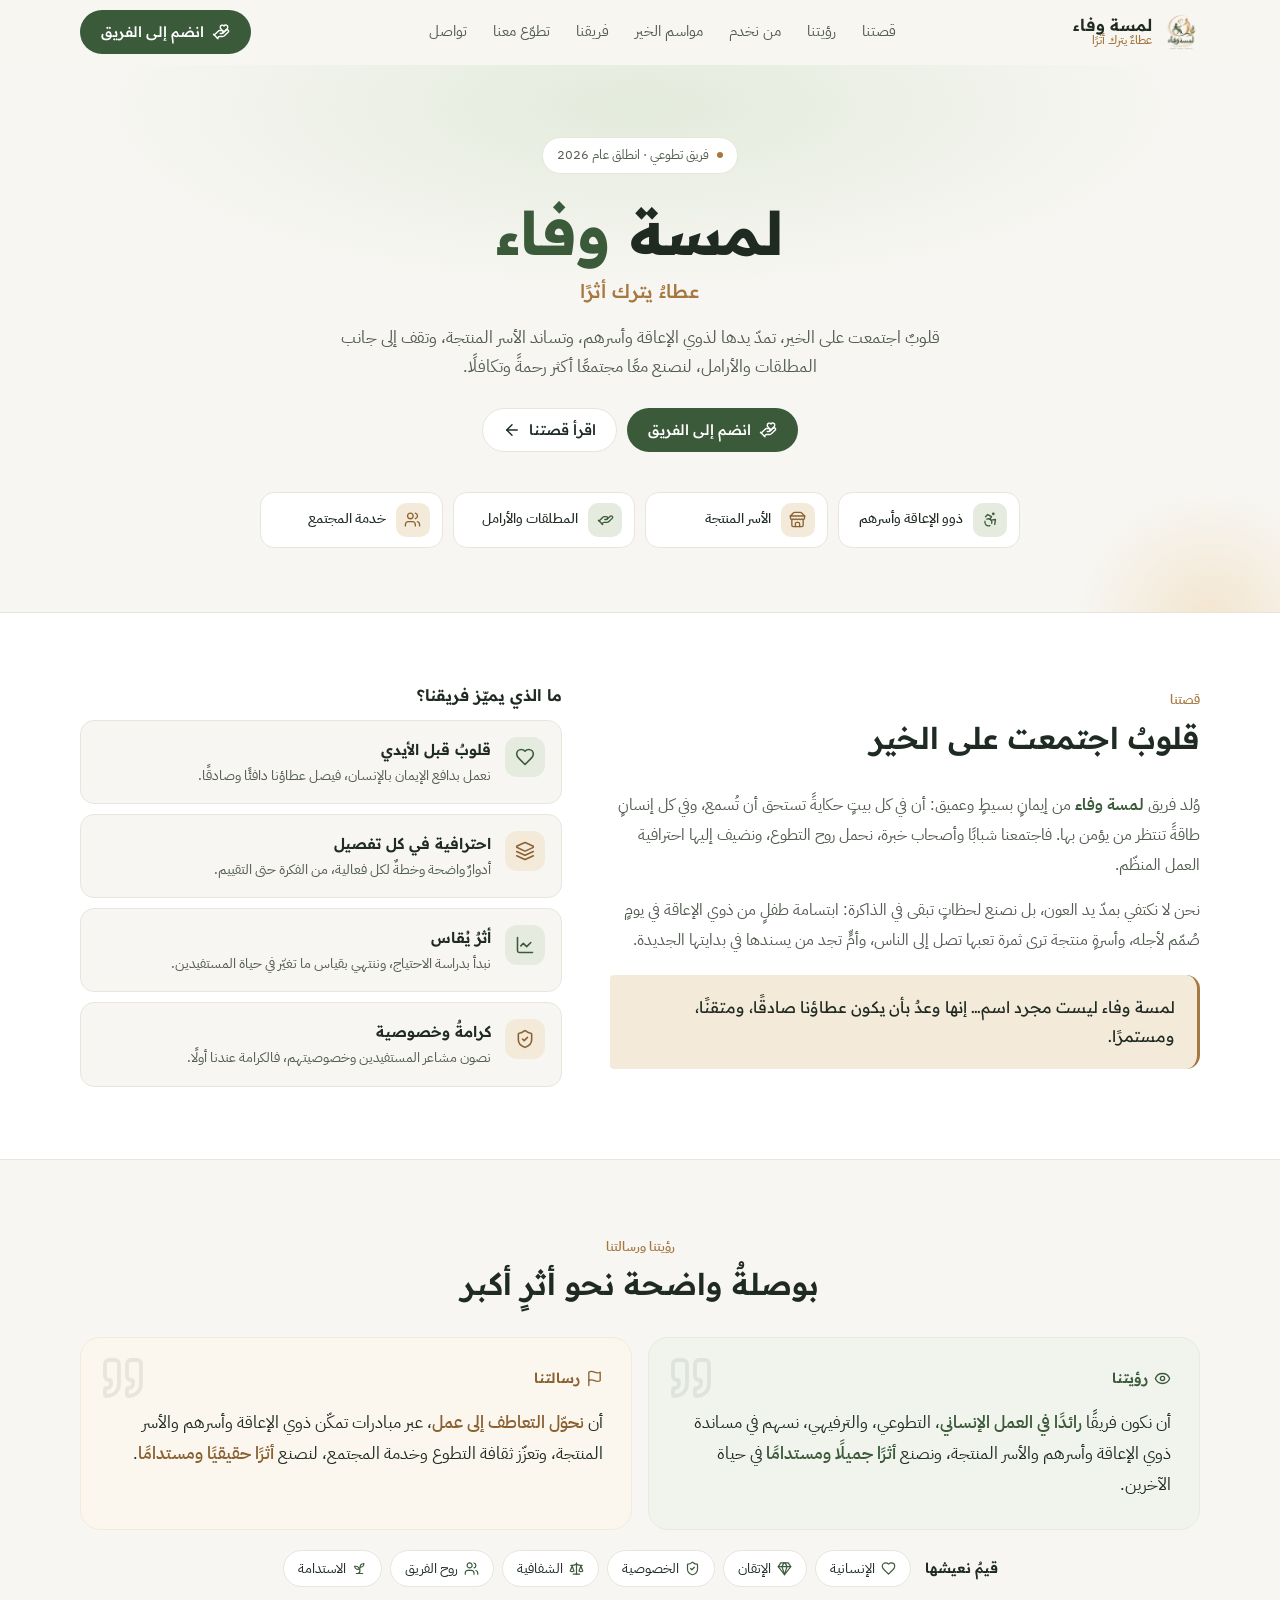
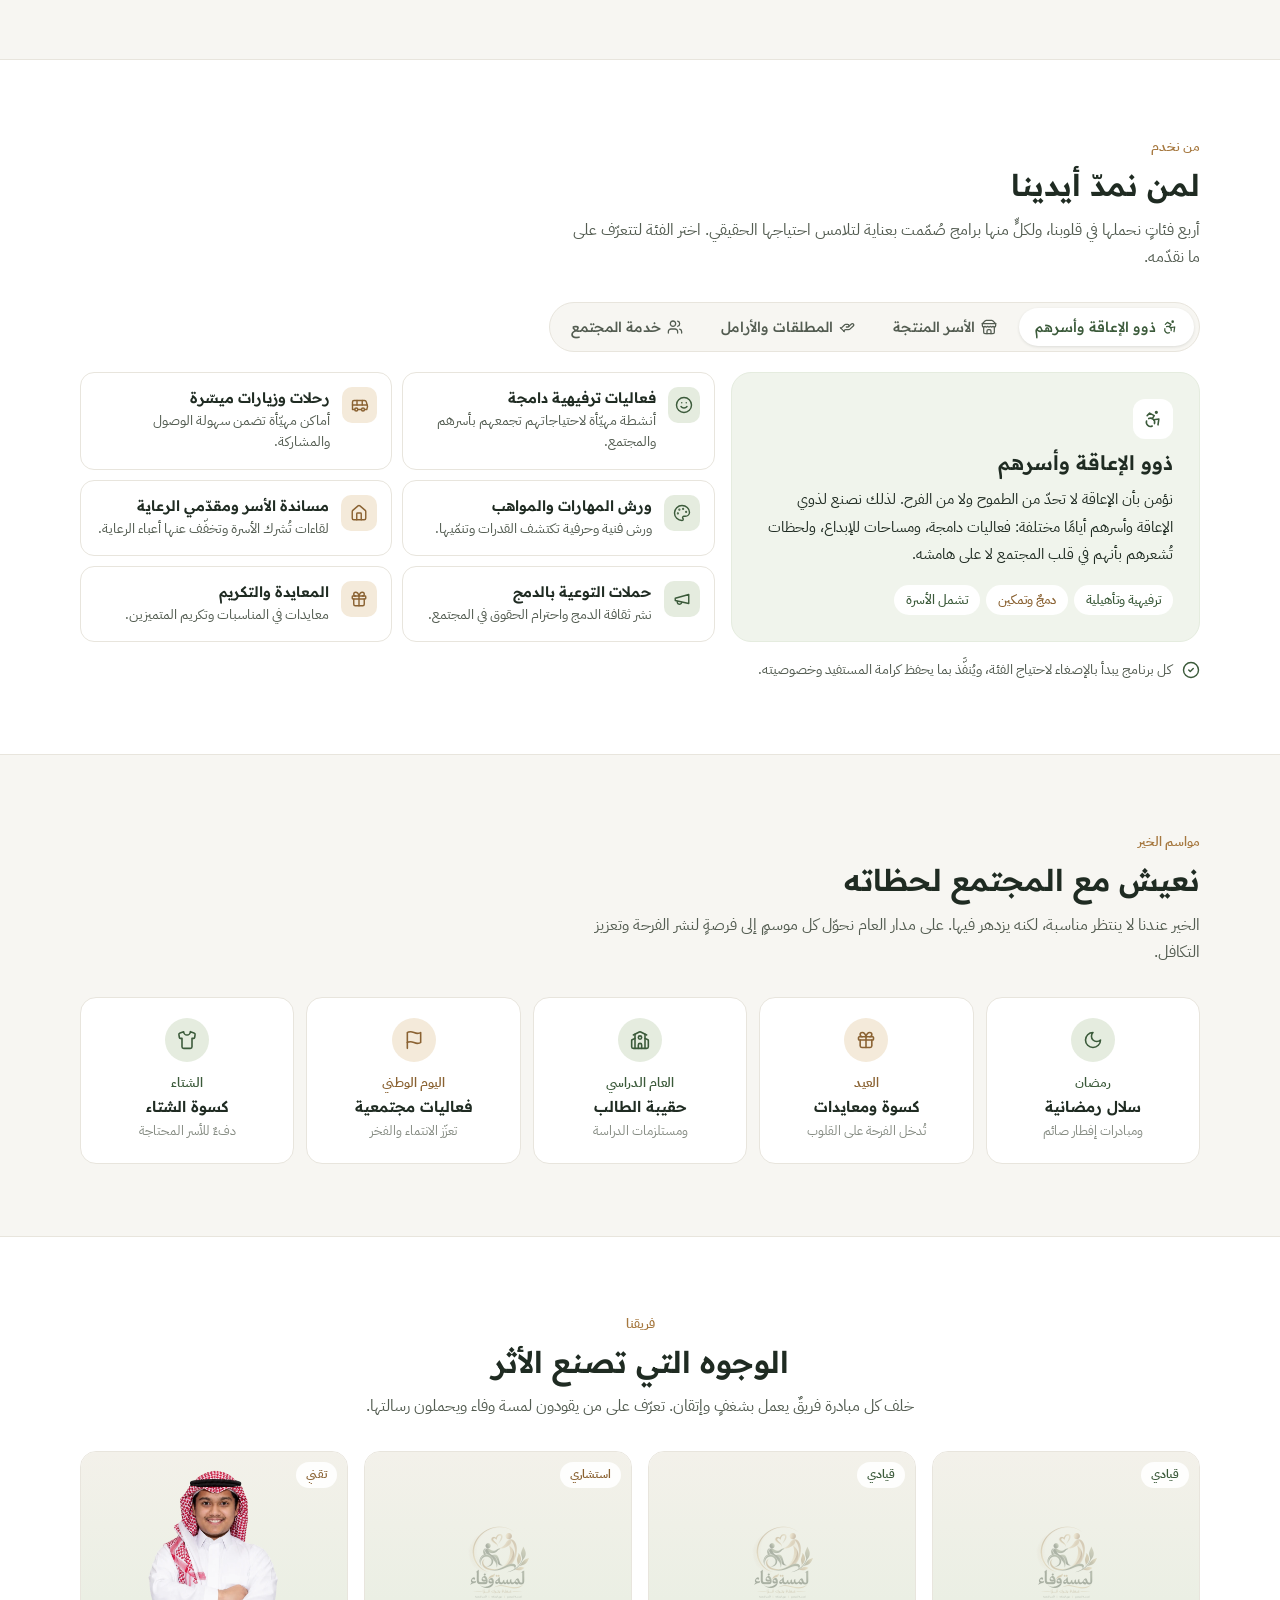
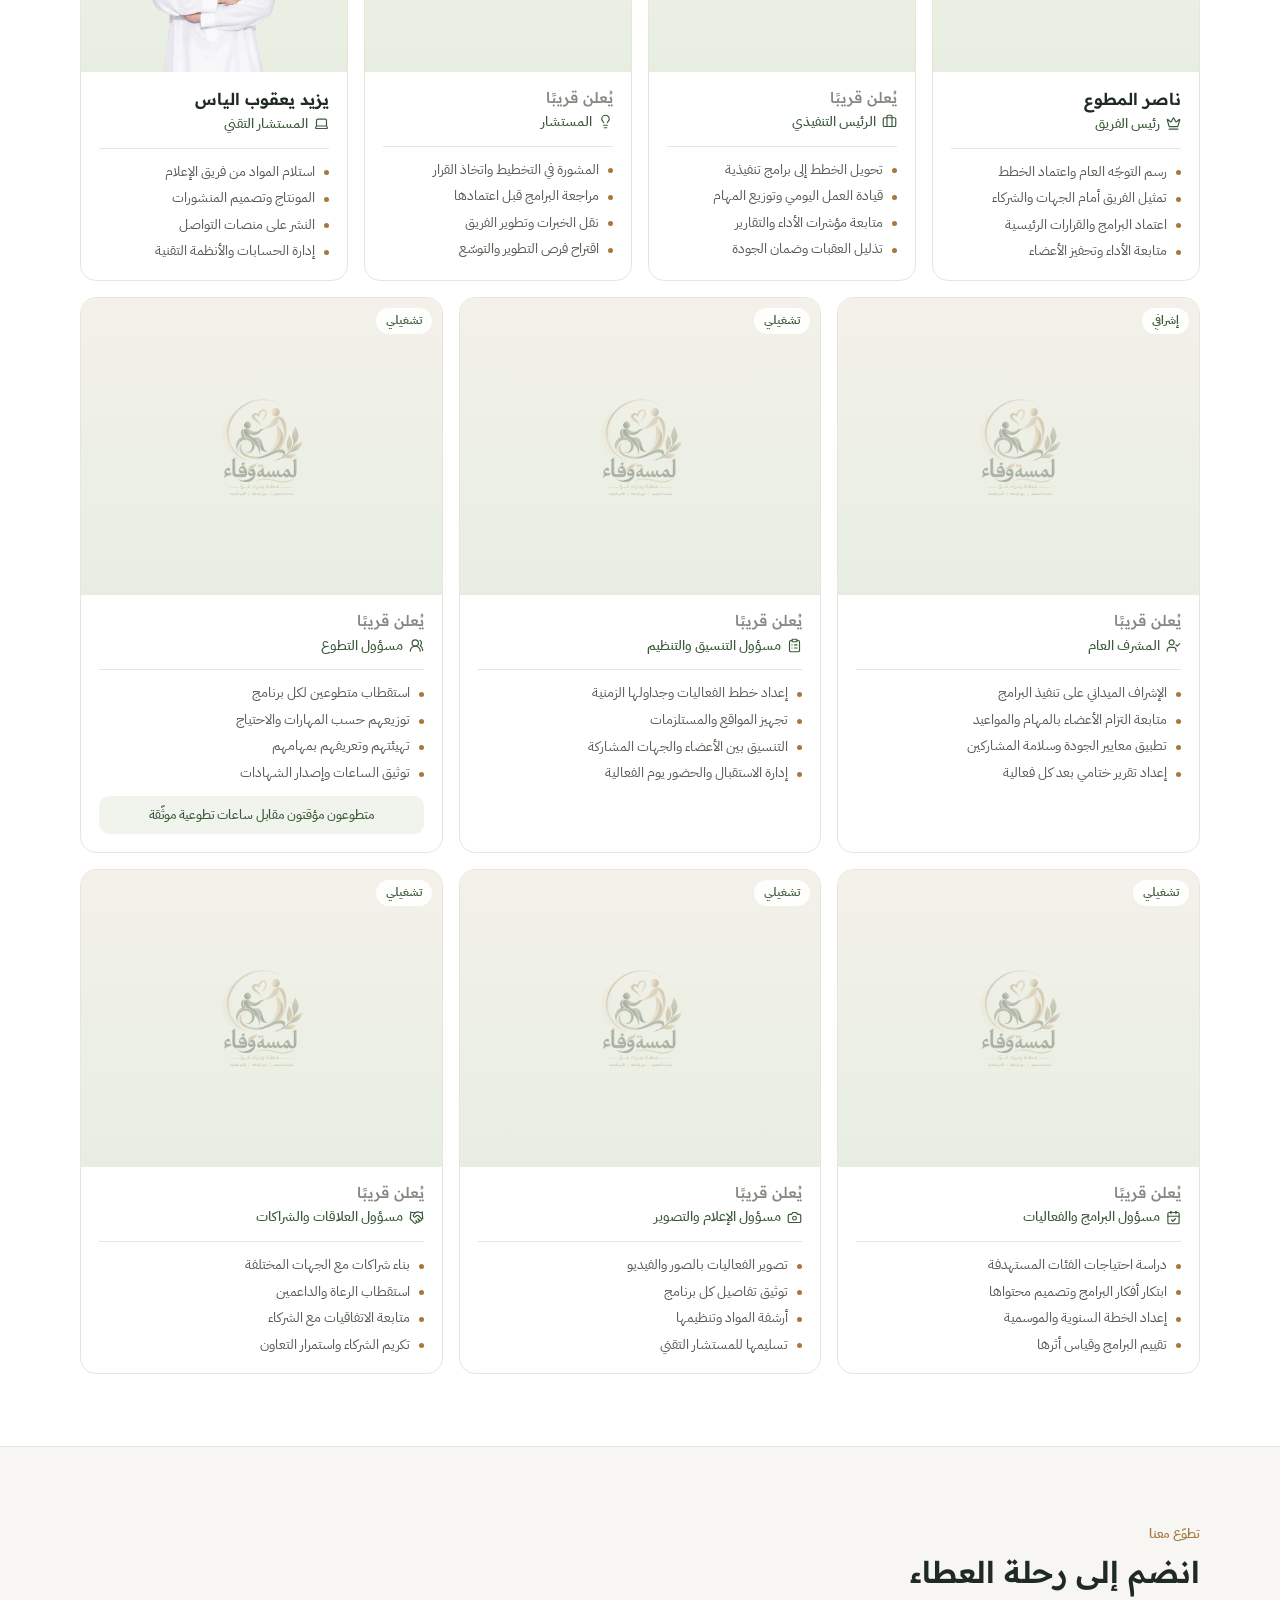
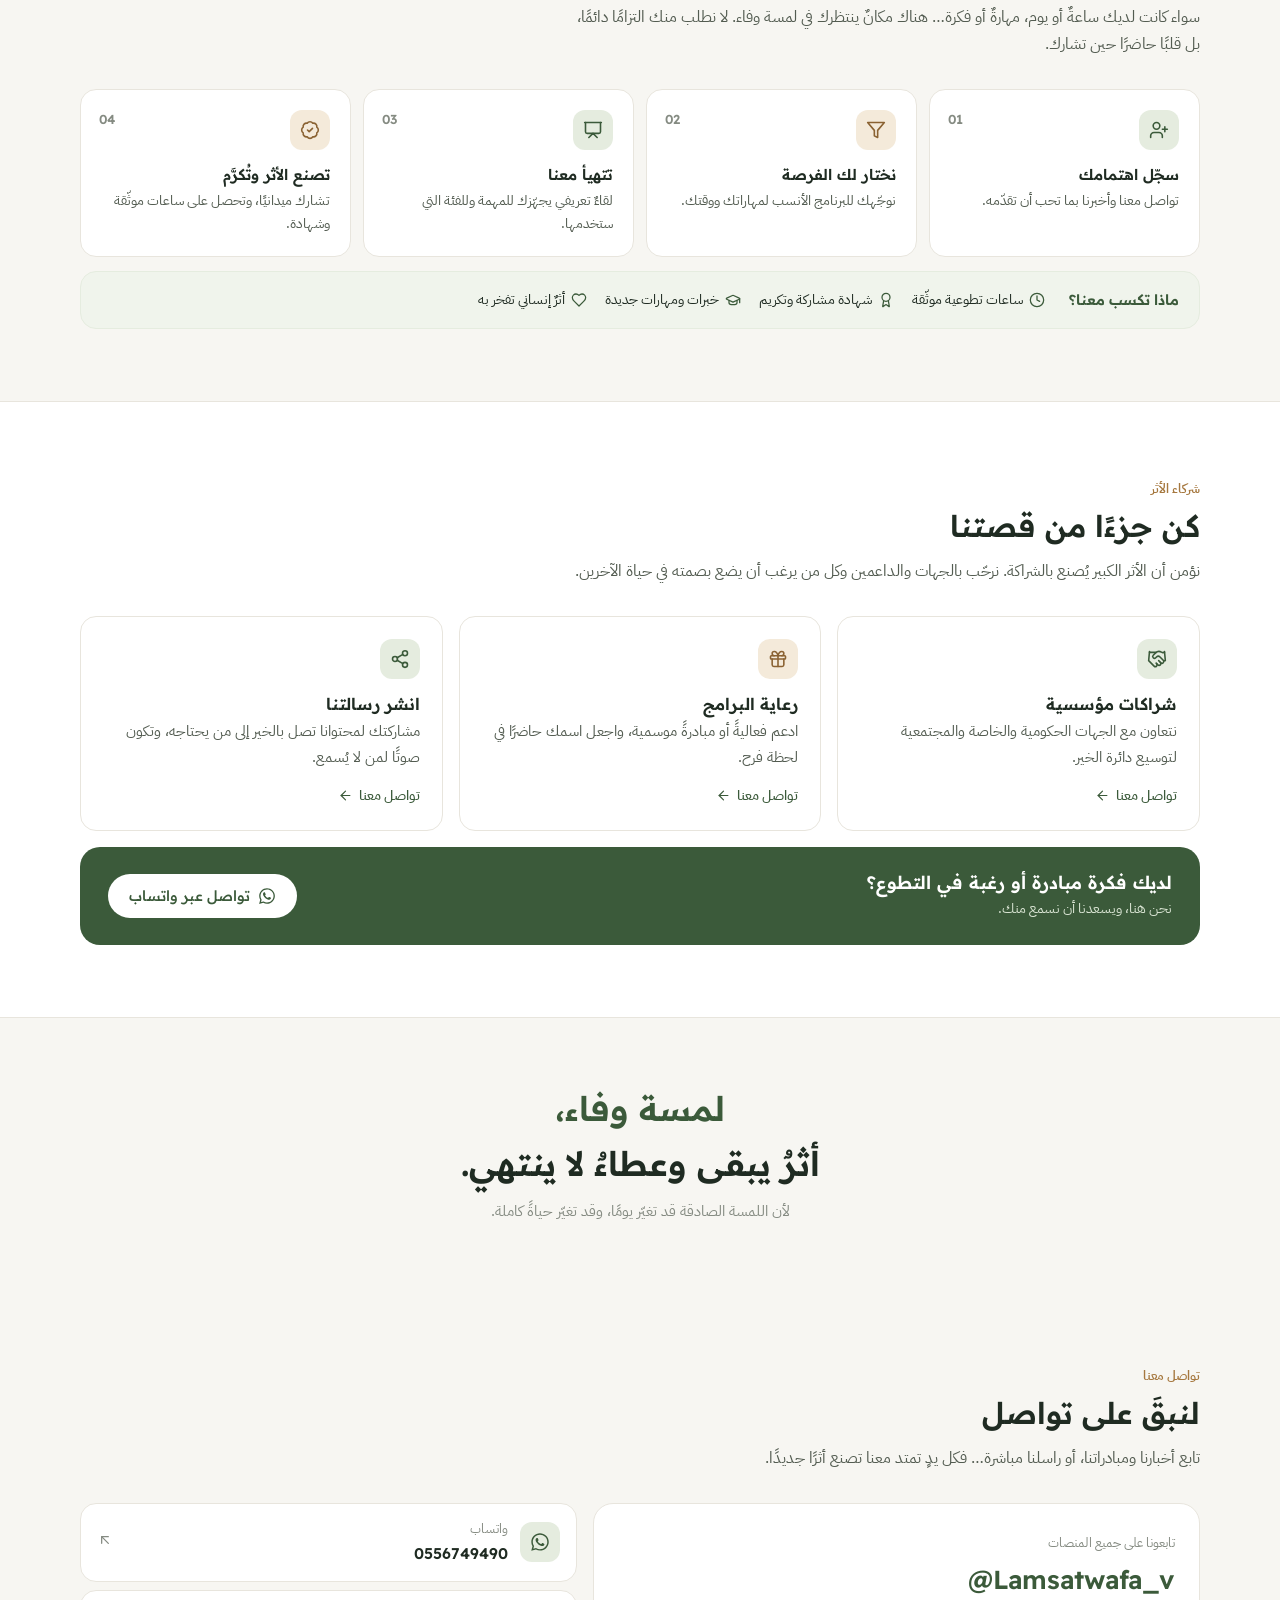
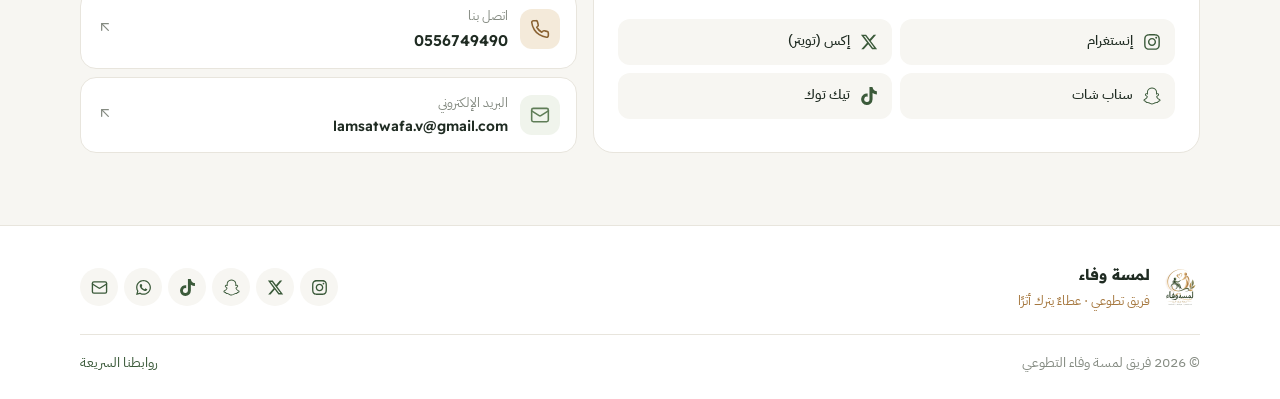
==== commit 12e434cc: "Add files via upload" ====
--- a/index.html
+++ b/index.html
@@ -47,25 +47,18 @@
 <main id="main">
 <!-- HERO -->
 <section class="hero">
-  <div class="container hero-grid">
-    <div>
-      <span class="chip reveal"><span class="dot"></span>فريق تطوعي · انطلق عام 2026</span>
-      <h1 class="reveal">لمسة <span>وفاء</span></h1>
-      <div class="tagline reveal">عطاءٌ يترك أثرًا</div>
-      <p class="lead reveal">فريقٌ تطوعي يجمع قلوبًا آمنت بأن العطاء الحقيقي لا يُقاس بحجمه، بل بالأثر الذي يتركه. نمدّ أيدينا لذوي الإعاقة وأسرهم، ونساند الأسر المنتجة، ونقف إلى جانب المطلقات والأرامل، لنصنع معًا مجتمعًا أكثر رحمةً وتكافلًا.</p>
-      <div class="hero-actions reveal">
-        <a class="btn btn-primary" href="https://wa.me/966556749490?text=%D8%A7%D9%84%D8%B3%D9%84%D8%A7%D9%85%20%D8%B9%D9%84%D9%8A%D9%83%D9%85%D8%8C%20%D8%A3%D8%B1%D8%BA%D8%A8%20%D9%81%D9%8A%20%D8%A7%D9%84%D8%AA%D8%B7%D9%88%D8%B9%20%D9%85%D8%B9%20%D9%81%D8%B1%D9%8A%D9%82%20%D9%84%D9%85%D8%B3%D8%A9%20%D9%88%D9%81%D8%A7%D8%A1" target="_blank" rel="noopener"><svg stroke="currentColor" fill="none" stroke-width="1.9" viewBox="0 0 24 24" stroke-linecap="round" stroke-linejoin="round" aria-hidden="true" focusable="false" xmlns="http://www.w3.org/2000/svg"><path d="M11 14h2a2 2 0 1 0 0-4h-3c-.6 0-1.1.2-1.4.6L3 16"></path><path d="m7 20 1.6-1.4c.3-.4.8-.6 1.4-.6h4c1.1 0 2.1-.4 2.8-1.2l4.6-4.4a2 2 0 0 0-2.75-2.91l-4.2 3.9"></path><path d="m2 15 6 6"></path><path d="M19.5 8.5c.7-.7 1.5-1.6 1.5-2.7A2.73 2.73 0 0 0 16 4a2.78 2.78 0 0 0-5 1.8c0 1.2.8 2 1.5 2.8L16 12Z"></path></svg>انضم إلى الفريق</a>
-        <a class="btn btn-ghost" href="#about">اقرأ قصتنا<svg stroke="currentColor" fill="none" stroke-width="1.9" viewBox="0 0 24 24" stroke-linecap="round" stroke-linejoin="round" aria-hidden="true" focusable="false" xmlns="http://www.w3.org/2000/svg"><path d="m12 19-7-7 7-7"></path><path d="M19 12H5"></path></svg></a>
-      </div>
-      <ul class="promise reveal">
-        <li><svg stroke="currentColor" fill="none" stroke-width="1.9" viewBox="0 0 24 24" stroke-linecap="round" stroke-linejoin="round" aria-hidden="true" focusable="false" xmlns="http://www.w3.org/2000/svg"><path d="M19 14c1.49-1.46 3-3.21 3-5.5A5.5 5.5 0 0 0 16.5 3c-1.76 0-3 .5-4.5 2-1.5-1.5-2.74-2-4.5-2A5.5 5.5 0 0 0 2 8.5c0 2.3 1.5 4.05 3 5.5l7 7Z"></path></svg>قلوبٌ صادقة</li>
-        <li><svg stroke="currentColor" fill="none" stroke-width="1.9" viewBox="0 0 24 24" stroke-linecap="round" stroke-linejoin="round" aria-hidden="true" focusable="false" xmlns="http://www.w3.org/2000/svg"><path d="M6 3h12l4 6-10 13L2 9Z"></path><path d="M11 3 8 9l4 13 4-13-3-6"></path><path d="M2 9h20"></path></svg>عملٌ متقن</li>
-        <li><svg stroke="currentColor" fill="none" stroke-width="1.9" viewBox="0 0 24 24" stroke-linecap="round" stroke-linejoin="round" aria-hidden="true" focusable="false" xmlns="http://www.w3.org/2000/svg"><path d="M7 20h10"></path><path d="M10 20c5.5-2.5.8-6.4 3-10"></path><path d="M9.5 9.4c1.1.8 1.8 2.2 2.3 3.7-2 .4-3.5.4-4.8-.3-1.2-.6-2.3-1.9-3-4.2 2.8-.5 4.4 0 5.5.8z"></path><path d="M14.1 6a7 7 0 0 0-1.1 4c1.9-.1 3.3-.6 4.3-1.4 1-1 1.6-2.3 1.7-4.6-2.7.1-4 1-4.9 2z"></path></svg>أثرٌ يبقى</li>
-      </ul>
-    </div>
-    <div class="hero-visual reveal">
-      <div class="disc"><span class="ring" aria-hidden="true"></span><img src="assets/logo.webp" alt="شعار لمسة وفاء" width="440" height="440"></div>
-    </div>
+  <div class="container hero-inner">
+    <span class="chip reveal"><span class="dot"></span>فريق تطوعي · انطلق عام 2026</span>
+    <h1 class="reveal">لمسة <span>وفاء</span></h1>
+    <p class="tagline reveal">عطاءٌ يترك أثرًا</p>
+    <p class="lead reveal">قلوبٌ اجتمعت على الخير، تمدّ يدها لذوي الإعاقة وأسرهم، وتساند الأسر المنتجة، وتقف إلى جانب المطلقات والأرامل، لنصنع معًا مجتمعًا أكثر رحمةً وتكافلًا.</p>
+    <div class="hero-actions reveal">
+      <a class="btn btn-primary" href="https://wa.me/966556749490?text=%D8%A7%D9%84%D8%B3%D9%84%D8%A7%D9%85%20%D8%B9%D9%84%D9%8A%D9%83%D9%85%D8%8C%20%D8%A3%D8%B1%D8%BA%D8%A8%20%D9%81%D9%8A%20%D8%A7%D9%84%D8%AA%D8%B7%D9%88%D8%B9%20%D9%85%D8%B9%20%D9%81%D8%B1%D9%8A%D9%82%20%D9%84%D9%85%D8%B3%D8%A9%20%D9%88%D9%81%D8%A7%D8%A1" target="_blank" rel="noopener"><svg stroke="currentColor" fill="none" stroke-width="1.9" viewBox="0 0 24 24" stroke-linecap="round" stroke-linejoin="round" aria-hidden="true" focusable="false" xmlns="http://www.w3.org/2000/svg"><path d="M11 14h2a2 2 0 1 0 0-4h-3c-.6 0-1.1.2-1.4.6L3 16"></path><path d="m7 20 1.6-1.4c.3-.4.8-.6 1.4-.6h4c1.1 0 2.1-.4 2.8-1.2l4.6-4.4a2 2 0 0 0-2.75-2.91l-4.2 3.9"></path><path d="m2 15 6 6"></path><path d="M19.5 8.5c.7-.7 1.5-1.6 1.5-2.7A2.73 2.73 0 0 0 16 4a2.78 2.78 0 0 0-5 1.8c0 1.2.8 2 1.5 2.8L16 12Z"></path></svg>انضم إلى الفريق</a>
+      <a class="btn btn-ghost" href="#about">اقرأ قصتنا<svg stroke="currentColor" fill="none" stroke-width="1.9" viewBox="0 0 24 24" stroke-linecap="round" stroke-linejoin="round" aria-hidden="true" focusable="false" xmlns="http://www.w3.org/2000/svg"><path d="m12 19-7-7 7-7"></path><path d="M19 12H5"></path></svg></a>
+    </div>
+    <ul class="hero-groups reveal" aria-label="الفئات التي نخدمها">
+      <li><span class="icon"><svg stroke="currentColor" fill="none" stroke-width="1.9" viewBox="0 0 24 24" stroke-linecap="round" stroke-linejoin="round" aria-hidden="true" focusable="false" xmlns="http://www.w3.org/2000/svg"><circle cx="16" cy="4" r="1"></circle><path d="m18 19 1-7-6 1"></path><path d="m5 8 3-3 5.5 3-2.36 3.5"></path><path d="M4.24 14.5a5 5 0 0 0 6.88 6"></path><path d="M13.76 17.5a5 5 0 0 0-6.88-6"></path></svg></span>ذوو الإعاقة وأسرهم</li><li><span class="icon gold"><svg stroke="currentColor" fill="none" stroke-width="1.9" viewBox="0 0 24 24" stroke-linecap="round" stroke-linejoin="round" aria-hidden="true" focusable="false" xmlns="http://www.w3.org/2000/svg"><path d="m2 7 4.41-4.41A2 2 0 0 1 7.83 2h8.34a2 2 0 0 1 1.42.59L22 7"></path><path d="M4 12v8a2 2 0 0 0 2 2h12a2 2 0 0 0 2-2v-8"></path><path d="M15 22v-4a2 2 0 0 0-2-2h-2a2 2 0 0 0-2 2v4"></path><path d="M2 7h20"></path><path d="M22 7v3a2 2 0 0 1-2 2a2.7 2.7 0 0 1-1.59-.63.7.7 0 0 0-.82 0A2.7 2.7 0 0 1 16 12a2.7 2.7 0 0 1-1.59-.63.7.7 0 0 0-.82 0A2.7 2.7 0 0 1 12 12a2.7 2.7 0 0 1-1.59-.63.7.7 0 0 0-.82 0A2.7 2.7 0 0 1 8 12a2.7 2.7 0 0 1-1.59-.63.7.7 0 0 0-.82 0A2.7 2.7 0 0 1 4 12a2 2 0 0 1-2-2V7"></path></svg></span>الأسر المنتجة</li><li><span class="icon"><svg stroke="currentColor" fill="none" stroke-width="1.9" viewBox="0 0 24 24" stroke-linecap="round" stroke-linejoin="round" aria-hidden="true" focusable="false" xmlns="http://www.w3.org/2000/svg"><path d="M11 12h2a2 2 0 1 0 0-4h-3c-.6 0-1.1.2-1.4.6L3 14"></path><path d="m7 18 1.6-1.4c.3-.4.8-.6 1.4-.6h4c1.1 0 2.1-.4 2.8-1.2l4.6-4.4a2 2 0 0 0-2.75-2.91l-4.2 3.9"></path><path d="m2 13 6 6"></path></svg></span>المطلقات والأرامل</li><li><span class="icon gold"><svg stroke="currentColor" fill="none" stroke-width="1.9" viewBox="0 0 24 24" stroke-linecap="round" stroke-linejoin="round" aria-hidden="true" focusable="false" xmlns="http://www.w3.org/2000/svg"><path d="M16 21v-2a4 4 0 0 0-4-4H6a4 4 0 0 0-4 4v2"></path><circle cx="9" cy="7" r="4"></circle><path d="M22 21v-2a4 4 0 0 0-3-3.87"></path><path d="M16 3.13a4 4 0 0 1 0 7.75"></path></svg></span>خدمة المجتمع</li>
+    </ul>
   </div>
 </section>
 
--- a/assets/style.css
+++ b/assets/style.css
@@ -1,535 +1,335 @@
-/* لمسة وفاء — shared styles */
+/* لمسة وفاء — styles (v3: simple & modern) */
 :root {
-  --bg: #F6F4EE;
+  --bg: #F7F6F2;
   --surface: #FFFFFF;
   --ink: #1F2B22;
-  --body: #4F584D;
-  --muted: #7C8379;
+  --body: #535C51;
+  --muted: #858B82;
   --green: #3B5A3A;
   --green-dark: #2A4229;
   --green-mid: #5F7D57;
-  --green-tint: #E2EADC;
-  --green-soft: #EEF2EA;
+  --green-tint: #E5ECDF;
+  --green-soft: #F0F4EC;
   --gold: #A6783F;
   --gold-dark: #8A6232;
-  --gold-tint: #F3E6D1;
-  --line: #E6E2D8;
-  --radius: 20px;
-  --shadow: 0 1px 2px rgba(31, 43, 34, .04), 0 10px 30px -12px rgba(31, 43, 34, .14);
-  --shadow-lg: 0 2px 4px rgba(31, 43, 34, .05), 0 24px 60px -20px rgba(31, 43, 34, .25);
+  --gold-tint: #F4EADA;
+  --line: #E8E5DD;
+  --radius: 16px;
+  --shadow: 0 1px 2px rgba(31, 43, 34, .04), 0 6px 18px -10px rgba(31, 43, 34, .12);
+  --shadow-lg: 0 2px 4px rgba(31, 43, 34, .04), 0 18px 40px -18px rgba(31, 43, 34, .22);
   --font: "IBM Plex Sans Arabic", "Segoe UI", Tahoma, sans-serif;
   --font-head: "Readex Pro", "IBM Plex Sans Arabic", "Segoe UI", sans-serif;
-  --max: 1180px;
+  --max: 1120px;
 }
 
 *, *::before, *::after { box-sizing: border-box; }
-html { scroll-behavior: smooth; scroll-padding-top: 88px; -webkit-text-size-adjust: 100%; }
-body {
-  margin: 0; background: var(--bg); color: var(--body);
-  font-family: var(--font); font-size: 17px; line-height: 1.8;
-  -webkit-font-smoothing: antialiased; text-rendering: optimizeLegibility;
-}
+html { scroll-behavior: smooth; scroll-padding-top: 76px; -webkit-text-size-adjust: 100%; }
+body { margin: 0; background: var(--bg); color: var(--body); font-family: var(--font); font-size: 15.5px; line-height: 1.75; -webkit-font-smoothing: antialiased; }
 img { max-width: 100%; display: block; }
 a { color: var(--green); text-decoration: none; }
 a:hover { color: var(--green-dark); }
-h1, h2, h3, h4 { font-family: var(--font-head); color: var(--ink); margin: 0; line-height: 1.3; font-weight: 600; }
+h1, h2, h3, h4 { font-family: var(--font-head); color: var(--ink); margin: 0; line-height: 1.35; font-weight: 600; }
 p { margin: 0; }
 ul { margin: 0; padding: 0; list-style: none; }
 svg { flex-shrink: 0; }
-:focus-visible { outline: 3px solid var(--gold); outline-offset: 3px; border-radius: 8px; }
-
+:focus-visible { outline: 2px solid var(--gold); outline-offset: 3px; border-radius: 8px; }
 .container { width: min(var(--max), 100% - 40px); margin-inline: auto; }
 .sr-only { position: absolute; width: 1px; height: 1px; overflow: hidden; clip: rect(0 0 0 0); white-space: nowrap; }
 
-/* ---------- buttons ---------- */
+/* buttons */
 .btn {
-  display: inline-flex; align-items: center; justify-content: center; gap: 10px;
-  min-height: 48px; padding: 12px 24px; border-radius: 999px;
-  font-family: var(--font-head); font-weight: 600; font-size: 16px; line-height: 1;
-  border: 1.5px solid transparent; cursor: pointer; transition: transform .2s ease, background .2s ease, box-shadow .2s ease, color .2s ease;
-}
-.btn svg { width: 20px; height: 20px; }
-.btn-primary { background: var(--green); color: #fff; box-shadow: 0 10px 24px -10px rgba(59, 90, 58, .7); }
-.btn-primary:hover { background: var(--green-dark); color: #fff; transform: translateY(-2px); }
-.btn-ghost { background: var(--surface); color: var(--green); border-color: var(--line); }
-.btn-ghost:hover { border-color: var(--green); color: var(--green-dark); transform: translateY(-2px); }
-
-/* ---------- header ---------- */
-.site-header {
-  position: sticky; top: 0; z-index: 50;
-  background: rgba(246, 244, 238, .82); backdrop-filter: saturate(1.4) blur(14px); -webkit-backdrop-filter: saturate(1.4) blur(14px);
-  border-bottom: 1px solid transparent; transition: border-color .3s ease, box-shadow .3s ease;
-}
-.site-header.scrolled { border-bottom-color: var(--line); box-shadow: 0 8px 30px -20px rgba(31, 43, 34, .3); }
-.nav { display: flex; align-items: center; justify-content: space-between; gap: 20px; height: 76px; }
-.brand { display: flex; align-items: center; gap: 12px; color: var(--ink); }
-.brand img { width: 52px; height: 52px; object-fit: contain; }
-.brand b { font-family: var(--font-head); font-size: 20px; font-weight: 700; color: var(--ink); display: block; line-height: 1.2; }
-.brand small { display: block; font-size: 12.5px; color: var(--gold); font-weight: 600; line-height: 1.2; }
-.nav-links { display: flex; align-items: center; gap: 4px; }
-.nav-links a { color: var(--body); font-weight: 500; font-size: 15.5px; padding: 10px 14px; border-radius: 999px; transition: background .2s, color .2s; }
+  display: inline-flex; align-items: center; justify-content: center; gap: 8px;
+  min-height: 44px; padding: 10px 20px; border-radius: 999px; border: 1px solid transparent;
+  font-family: var(--font-head); font-weight: 500; font-size: 14.5px; line-height: 1; cursor: pointer;
+  transition: background .2s, color .2s, border-color .2s, transform .2s;
+}
+.btn svg { width: 18px; height: 18px; }
+.btn-primary, .btn-primary:visited { background: var(--green); color: #fff; }
+.btn-primary:hover { background: var(--green-dark); color: #fff; transform: translateY(-1px); }
+.btn-ghost { background: var(--surface); color: var(--ink); border-color: var(--line); }
+.btn-ghost:hover { border-color: var(--green); color: var(--green); }
+
+/* header */
+.site-header { position: sticky; top: 0; z-index: 50; background: rgba(247, 246, 242, .86); backdrop-filter: blur(12px); -webkit-backdrop-filter: blur(12px); border-bottom: 1px solid transparent; transition: border-color .3s; }
+.site-header.scrolled { border-bottom-color: var(--line); }
+.nav { display: flex; align-items: center; justify-content: space-between; gap: 16px; height: 64px; }
+.brand { display: flex; align-items: center; gap: 10px; }
+.brand img { width: 38px; height: 38px; object-fit: contain; }
+.brand b { display: block; font-family: var(--font-head); font-size: 16.5px; font-weight: 600; color: var(--ink); line-height: 1.2; }
+.brand small { display: block; font-size: 11.5px; color: var(--gold); font-weight: 500; line-height: 1.3; }
+.nav-links { display: flex; align-items: center; gap: 2px; }
+.nav-links a { color: var(--body); font-size: 14.5px; padding: 8px 12px; border-radius: 999px; transition: background .2s, color .2s; }
 .nav-links a:hover { background: var(--green-soft); color: var(--green); }
-.nav-cta { display: flex; align-items: center; gap: 10px; }
-.menu-btn {
-  display: none; width: 48px; height: 48px; border-radius: 14px; border: 1px solid var(--line);
-  background: var(--surface); color: var(--ink); cursor: pointer; align-items: center; justify-content: center;
-}
-.menu-btn svg { width: 22px; height: 22px; }
-
-@media (max-width: 1020px) {
+.nav-links a.btn-primary { color: #fff; }
+.menu-btn { display: none; width: 42px; height: 42px; border-radius: 12px; border: 1px solid var(--line); background: var(--surface); color: var(--ink); cursor: pointer; align-items: center; justify-content: center; }
+.menu-btn svg { width: 20px; height: 20px; }
+@media (max-width: 960px) {
   .menu-btn { display: inline-flex; }
   .nav-cta .btn { display: none; }
   .nav-links {
-    position: absolute; inset-inline: 16px; top: 84px; flex-direction: column; align-items: stretch; gap: 2px;
-    background: var(--surface); border: 1px solid var(--line); border-radius: 20px; padding: 10px; box-shadow: var(--shadow-lg);
-    opacity: 0; visibility: hidden; transform: translateY(-8px); transition: opacity .2s, transform .2s, visibility .2s;
+    position: absolute; inset-inline: 14px; top: 70px; flex-direction: column; align-items: stretch; gap: 0;
+    background: var(--surface); border: 1px solid var(--line); border-radius: 16px; padding: 8px; box-shadow: var(--shadow-lg);
+    opacity: 0; visibility: hidden; transform: translateY(-6px); transition: opacity .2s, transform .2s, visibility .2s;
   }
   .nav-links.open { opacity: 1; visibility: visible; transform: none; }
-  .nav-links a { padding: 13px 16px; font-size: 16.5px; }
+  .nav-links a { padding: 11px 14px; font-size: 15px; border-radius: 10px; }
   .nav-links .btn { display: flex; margin-top: 6px; }
 }
-@media (min-width: 1021px) { .nav-links .btn { display: none; } }
-
-/* ---------- hero ---------- */
-.hero { position: relative; overflow: hidden; padding: 56px 0 88px; }
-.hero::before, .hero::after { content: ""; position: absolute; border-radius: 50%; filter: blur(70px); z-index: -1; }
-.hero::before { width: 520px; height: 520px; background: #DCE7D3; inset-inline-end: -140px; top: -120px; opacity: .8; }
-.hero::after { width: 420px; height: 420px; background: #F1E1C6; inset-inline-start: -120px; bottom: -160px; opacity: .7; }
-.hero-grid { display: grid; grid-template-columns: 1.15fr .85fr; gap: 56px; align-items: center; }
-.chip {
-  display: inline-flex; align-items: center; gap: 8px; padding: 8px 16px; border-radius: 999px;
-  background: var(--surface); border: 1px solid var(--line); font-size: 14px; font-weight: 500; color: var(--body);
-}
-.chip .dot { width: 8px; height: 8px; border-radius: 50%; background: var(--gold); }
-.hero h1 { font-size: clamp(48px, 8vw, 88px); font-weight: 700; margin: 22px 0 6px; letter-spacing: 0; }
+@media (min-width: 961px) { .nav-links .btn { display: none; } }
+
+/* hero */
+.hero { position: relative; overflow: hidden; padding: 72px 0 64px; text-align: center; }
+.hero::before { content: ""; position: absolute; inset: -40% -10% auto; height: 520px; background: radial-gradient(closest-side, #E3EBDC, transparent 70%); z-index: -1; }
+.hero::after { content: ""; position: absolute; width: 380px; height: 380px; inset-inline-start: -120px; bottom: -200px; background: radial-gradient(closest-side, #F3E5CF, transparent 70%); z-index: -1; }
+.hero-inner { max-width: 760px; }
+.chip { display: inline-flex; align-items: center; gap: 8px; padding: 6px 14px; border-radius: 999px; background: var(--surface); border: 1px solid var(--line); font-size: 13px; color: var(--body); }
+.chip .dot { width: 6px; height: 6px; border-radius: 50%; background: var(--gold); }
+.hero h1 { font-size: clamp(38px, 6.5vw, 60px); font-weight: 700; margin: 18px 0 2px; }
 .hero h1 span { color: var(--green); }
-.hero .tagline { font-family: var(--font-head); font-size: clamp(20px, 2.6vw, 28px); color: var(--gold); font-weight: 600; }
-.hero .lead { font-size: 18.5px; margin: 20px 0 32px; max-width: 560px; }
-.hero-actions { display: flex; flex-wrap: wrap; gap: 12px; }
-.stats { display: grid; grid-template-columns: repeat(3, minmax(0, 1fr)); gap: 14px; margin-top: 40px; max-width: 560px; }
-.stat { background: var(--surface); border: 1px solid var(--line); border-radius: 18px; padding: 16px; text-align: center; box-shadow: var(--shadow); }
-.stat b { display: block; font-family: var(--font-head); font-size: 30px; color: var(--ink); line-height: 1.2; }
-.stat span { font-size: 14px; color: var(--muted); }
-.hero-visual { position: relative; display: grid; place-items: center; }
-.hero-visual .ring { position: absolute; inset: -18px; border: 1.5px dashed #BFCBB6; border-radius: 48% 48% 44% 44% / 46%; }
-.hero-visual .disc {
-  position: relative; width: 100%; max-width: 440px; aspect-ratio: 5 / 6; border-radius: 220px;
-  background: linear-gradient(180deg, #E8EFE2, #F4EEE3); display: grid; place-items: center; box-shadow: var(--shadow-lg);
-}
-.hero-visual img { width: 86%; filter: drop-shadow(0 18px 30px rgba(31, 43, 34, .12)); }
-@media (max-width: 900px) {
-  .hero { padding: 32px 0 64px; }
-  .hero-grid { grid-template-columns: 1fr; gap: 40px; }
-  .hero-visual { order: -1; }
-  .hero-visual .disc { max-width: 300px; }
-}
-
-/* ---------- sections ---------- */
-section { padding: 88px 0; }
+.tagline { font-family: var(--font-head); font-size: clamp(16px, 2vw, 19px); color: var(--gold); font-weight: 500; }
+.hero .lead { font-size: 16.5px; margin: 16px auto 26px; max-width: 600px; }
+.hero-actions { display: flex; flex-wrap: wrap; justify-content: center; gap: 10px; }
+.hero-groups { margin-top: 40px; display: grid; grid-template-columns: repeat(4, minmax(0, 1fr)); gap: 10px; }
+.hero-groups li { display: flex; align-items: center; gap: 10px; padding: 10px 12px; background: var(--surface); border: 1px solid var(--line); border-radius: 14px; font-size: 13.5px; font-weight: 500; color: var(--ink); text-align: start; line-height: 1.4; }
+.hero-groups .icon { width: 34px; height: 34px; border-radius: 10px; }
+.hero-groups .icon svg { width: 17px; height: 17px; }
+@media (max-width: 760px) { .hero { padding: 48px 0 48px; } .hero-groups { grid-template-columns: repeat(2, minmax(0, 1fr)); margin-top: 32px; } }
+
+/* sections */
+section { padding: 72px 0; }
 section.alt { background: var(--surface); border-block: 1px solid var(--line); }
-.section-head { max-width: 720px; margin-bottom: 44px; }
+.section-head { max-width: 640px; margin-bottom: 32px; }
 .section-head.center { margin-inline: auto; text-align: center; }
-.eyebrow { display: inline-flex; align-items: center; gap: 10px; color: var(--green); font-weight: 600; font-size: 15px; margin-bottom: 10px; }
-.eyebrow::before { content: ""; width: 28px; height: 2px; border-radius: 2px; background: var(--green); }
-.section-head.center .eyebrow::after { content: ""; width: 28px; height: 2px; border-radius: 2px; background: var(--green); }
-.section-head h2 { font-size: clamp(30px, 4vw, 44px); }
-.section-head p { margin-top: 14px; font-size: 18px; }
-@media (max-width: 700px) { section { padding: 64px 0; } .section-head { margin-bottom: 32px; } }
-
-.grid { display: grid; gap: 20px; }
-.g2 { grid-template-columns: repeat(2, minmax(0, 1fr)); }
+.eyebrow { display: inline-block; color: var(--gold); font-weight: 600; font-size: 13px; margin-bottom: 6px; }
+.section-head h2 { font-size: clamp(23px, 3vw, 30px); }
+.section-head p { margin-top: 10px; font-size: 15.5px; }
+@media (max-width: 700px) { section { padding: 56px 0; } }
+
+.grid { display: grid; gap: 16px; }
 .g3 { grid-template-columns: repeat(3, minmax(0, 1fr)); }
 .g4 { grid-template-columns: repeat(4, minmax(0, 1fr)); }
-@media (max-width: 1020px) { .g4 { grid-template-columns: repeat(2, minmax(0, 1fr)); } .g3 { grid-template-columns: repeat(2, minmax(0, 1fr)); } }
-@media (max-width: 640px) { .g2, .g3, .g4 { grid-template-columns: 1fr; } }
-
-.card {
-  background: var(--surface); border: 1px solid var(--line); border-radius: var(--radius);
-  padding: 28px; box-shadow: var(--shadow); transition: transform .25s ease, box-shadow .25s ease;
-}
-.card:hover { transform: translateY(-4px); box-shadow: var(--shadow-lg); }
-.card h3 { font-size: 20px; margin: 18px 0 8px; }
-.card p { font-size: 16px; }
-.icon {
-  width: 52px; height: 52px; border-radius: 16px; display: grid; place-items: center;
-  background: var(--green); color: #fff;
-}
-.icon svg { width: 24px; height: 24px; }
-.icon.gold { background: var(--gold); }
-.icon.soft { background: var(--green-tint); color: var(--green); }
-.num { font-family: var(--font-head); font-weight: 700; font-size: 28px; color: #B5C4AC; line-height: 1; }
-.card-top { display: flex; justify-content: space-between; align-items: flex-start; }
-
-/* about */
-.about-grid { display: grid; grid-template-columns: 1.1fr .9fr; gap: 48px; align-items: center; }
-.about-text p { font-size: 18px; margin-bottom: 16px; }
-.about-text p strong { color: var(--ink); }
-.tags { display: flex; flex-wrap: wrap; gap: 10px; margin-top: 22px; }
-.tag { padding: 8px 18px; border-radius: 999px; background: var(--green-tint); color: var(--green); font-weight: 600; font-size: 14.5px; }
-.tag.gold { background: var(--gold-tint); color: var(--gold-dark); }
-.highlight { display: flex; gap: 14px; align-items: center; margin-top: 26px; padding: 18px 22px; border-radius: 18px; background: var(--green-soft); border: 1px solid var(--green-tint); color: var(--ink); }
-.highlight svg { width: 26px; height: 26px; color: var(--green); }
-.about-stats { display: grid; grid-template-columns: repeat(2, minmax(0, 1fr)); gap: 16px; }
-.about-stats .card { text-align: center; padding: 26px 18px; }
-.about-stats .icon { margin-inline: auto; }
-.about-stats b { display: block; font-family: var(--font-head); font-size: 34px; color: var(--ink); margin-top: 12px; line-height: 1.2; }
-.about-stats span { display: block; font-weight: 600; color: var(--ink); }
-.about-stats small { color: var(--muted); font-size: 14px; }
-@media (max-width: 900px) { .about-grid { grid-template-columns: 1fr; } }
+@media (max-width: 960px) { .g3, .g4 { grid-template-columns: repeat(2, minmax(0, 1fr)); } }
+@media (max-width: 600px) { .g3, .g4 { grid-template-columns: 1fr; } }
+
+.card { background: var(--surface); border: 1px solid var(--line); border-radius: var(--radius); padding: 22px; transition: transform .2s, box-shadow .2s, border-color .2s; }
+.card:hover { transform: translateY(-2px); box-shadow: var(--shadow); }
+.card h3 { font-size: 16.5px; margin: 14px 0 4px; }
+.card p { font-size: 14.5px; }
+.icon { width: 40px; height: 40px; border-radius: 12px; display: grid; place-items: center; background: var(--green-tint); color: var(--green); }
+.icon svg { width: 20px; height: 20px; }
+.icon.gold { background: var(--gold-tint); color: var(--gold-dark); }
+.icon.soft { background: var(--green-soft); color: var(--green-mid); }
+
+/* story */
+.story-grid { display: grid; grid-template-columns: 1.1fr .9fr; gap: 48px; align-items: start; }
+.story p { font-size: 15.5px; line-height: 1.95; margin-bottom: 14px; }
+.story p strong { color: var(--green); }
+.pull { margin: 20px 0 0; padding: 18px 22px; border-inline-start: 3px solid var(--gold); background: var(--gold-tint); border-radius: 4px 14px 14px 4px; color: var(--ink); font-family: var(--font-head); font-size: 16px; line-height: 1.8; }
+.why { display: grid; gap: 10px; }
+.why-title { font-size: 16px; margin-bottom: 4px; }
+.why-item { display: flex; gap: 14px; align-items: flex-start; padding: 16px; border: 1px solid var(--line); border-radius: 14px; background: var(--bg); }
+.why-item b { display: block; font-family: var(--font-head); font-weight: 600; color: var(--ink); font-size: 15px; }
+.why-item b + span { display: block; font-size: 14px; line-height: 1.7; }
+@media (max-width: 860px) { .story-grid { grid-template-columns: 1fr; gap: 28px; } }
 
 /* vision & mission */
-.vm { display: grid; grid-template-columns: 1fr 1fr; gap: 20px; }
-.vm-card { border-radius: 28px; padding: 40px; position: relative; overflow: hidden; }
-.vm-card.vision { background: var(--green-tint); }
-.vm-card.mission { background: var(--gold-tint); }
-.vm-card .label { display: inline-flex; align-items: center; gap: 8px; padding: 7px 16px; border-radius: 999px; color: #fff; font-weight: 600; font-size: 14.5px; }
-.vm-card.vision .label { background: var(--green); }
-.vm-card.mission .label { background: var(--gold); }
-.vm-card .label svg { width: 18px; height: 18px; }
-.vm-card blockquote { margin: 22px 0 0; font-family: var(--font-head); font-size: clamp(20px, 2.2vw, 25px); line-height: 1.75; color: var(--ink); font-weight: 500; }
-.vm-card blockquote em { font-style: normal; color: var(--green); font-weight: 600; }
+.vm { display: grid; grid-template-columns: 1fr 1fr; gap: 16px; }
+.vm-card { position: relative; border-radius: 20px; padding: 28px; overflow: hidden; }
+.vm-card.vision { background: var(--green-soft); border: 1px solid var(--green-tint); }
+.vm-card.mission { background: #FBF6EE; border: 1px solid var(--gold-tint); }
+.vm-card .label { display: inline-flex; align-items: center; gap: 6px; font-family: var(--font-head); font-weight: 600; font-size: 14px; }
+.vm-card.vision .label { color: var(--green); }
+.vm-card.mission .label { color: var(--gold-dark); }
+.vm-card .label svg { width: 17px; height: 17px; }
+.vm-card blockquote { margin: 12px 0 0; font-size: 16.5px; line-height: 1.9; color: var(--ink); }
+.vm-card blockquote em { font-style: normal; font-weight: 600; color: var(--green); }
 .vm-card.mission blockquote em { color: var(--gold-dark); }
-.vm-card .quote { position: absolute; inset-inline-end: 24px; top: 18px; width: 90px; height: 90px; opacity: .14; color: var(--ink); }
-.pillars { display: grid; grid-template-columns: repeat(3, minmax(0, 1fr)); gap: 16px; margin-top: 20px; }
-.pillar { display: flex; gap: 14px; align-items: center; background: var(--surface); border: 1px solid var(--line); border-radius: 18px; padding: 18px 20px; box-shadow: var(--shadow); }
-.pillar .icon { width: 46px; height: 46px; border-radius: 14px; }
-.pillar b { display: block; color: var(--ink); font-family: var(--font-head); font-weight: 600; }
-.pillar b + span { font-size: 14.5px; color: var(--muted); }
-@media (max-width: 900px) { .vm { grid-template-columns: 1fr; } .pillars { grid-template-columns: 1fr; } .vm-card { padding: 30px 24px; } }
-
-/* goals */
-.goal .checks { display: flex; flex-wrap: wrap; gap: 8px 18px; margin-top: 16px; }
-.goal .checks li { display: flex; align-items: center; gap: 8px; font-size: 15px; color: var(--ink); }
-.goal .checks svg { width: 18px; height: 18px; color: var(--green); }
-
-/* target groups */
-.group { padding: 0; overflow: hidden; display: flex; flex-direction: column; }
-.group-head { padding: 22px 24px; color: #fff; display: flex; justify-content: space-between; align-items: center; }
-.group-head svg { width: 30px; height: 30px; }
-.group-head .n { font-family: var(--font-head); font-weight: 700; font-size: 22px; opacity: .9; }
-.group-body { padding: 22px 24px 26px; }
-.group-body h3 { margin: 0 0 4px; }
-.group-body .sub { font-weight: 600; font-size: 15px; margin-bottom: 10px; }
-.bg-green { background: var(--green); } .bg-gold { background: var(--gold); } .bg-mid { background: var(--green-mid); } .bg-gold-dark { background: var(--gold-dark); }
+.vm-card .quote { position: absolute; inset-inline-end: 18px; top: 16px; width: 48px; height: 48px; opacity: .08; color: var(--ink); }
+.values { margin-top: 20px; display: flex; flex-wrap: wrap; justify-content: center; align-items: center; gap: 8px; }
+.values-title { font-family: var(--font-head); font-weight: 600; font-size: 14px; color: var(--ink); margin-inline-end: 6px; }
+.value { display: inline-flex; align-items: center; gap: 6px; padding: 6px 14px; border-radius: 999px; background: var(--surface); border: 1px solid var(--line); font-size: 13.5px; color: var(--ink); }
+.value svg { width: 15px; height: 15px; color: var(--green); }
+@media (max-width: 760px) { .vm { grid-template-columns: 1fr; } .vm-card { padding: 22px; } }
+
+/* programs tabs */
+.tabs { display: flex; gap: 6px; padding: 5px; background: var(--bg); border: 1px solid var(--line); border-radius: 999px; width: fit-content; max-width: 100%; overflow-x: auto; margin-bottom: 20px; scrollbar-width: none; }
+.tabs::-webkit-scrollbar { display: none; }
+.tab { display: inline-flex; align-items: center; gap: 6px; white-space: nowrap; min-height: 38px; padding: 8px 16px; border-radius: 999px; border: 0; background: transparent; color: var(--body); font-family: var(--font-head); font-size: 14px; font-weight: 500; cursor: pointer; transition: background .2s, color .2s; }
+.tab svg { width: 16px; height: 16px; }
+.tab:hover { color: var(--green); }
+.tab[aria-selected="true"] { background: var(--surface); color: var(--green); box-shadow: 0 1px 3px rgba(31, 43, 34, .12); }
+.panel { display: grid; grid-template-columns: .85fr 1.15fr; gap: 16px; }
+.panel[hidden] { display: none; }
+.panel-intro { background: var(--green-soft); border: 1px solid var(--green-tint); border-radius: 20px; padding: 26px; display: flex; flex-direction: column; gap: 10px; }
+.panel-intro h3 { font-size: 20px; }
+.panel-intro p { font-size: 15px; color: var(--ink); line-height: 1.85; }
+.panel-intro .icon { background: var(--surface); }
+.tags { display: flex; flex-wrap: wrap; gap: 6px; margin-top: auto; padding-top: 6px; }
+.tag { padding: 4px 12px; border-radius: 999px; background: var(--surface); color: var(--green); font-size: 12.5px; font-weight: 500; }
+.tag.gold { color: var(--gold-dark); }
+.panel-list { display: grid; grid-template-columns: repeat(2, minmax(0, 1fr)); gap: 10px; }
+.mini { display: flex; gap: 12px; align-items: flex-start; padding: 14px; border: 1px solid var(--line); border-radius: 14px; background: var(--surface); }
+.mini .icon { width: 36px; height: 36px; border-radius: 10px; }
+.mini .icon svg { width: 18px; height: 18px; }
+.mini b { display: block; font-family: var(--font-head); font-weight: 600; font-size: 14.5px; color: var(--ink); line-height: 1.45; }
+.mini b + span { display: block; font-size: 13.5px; line-height: 1.6; margin-top: 2px; }
+.note { display: flex; gap: 10px; align-items: center; margin-top: 16px; font-size: 14px; color: var(--body); }
+.note svg { width: 18px; height: 18px; color: var(--green); }
+@media (max-width: 860px) { .panel { grid-template-columns: 1fr; } }
+@media (max-width: 520px) { .panel-list { grid-template-columns: 1fr; } .panel-intro { padding: 20px; } }
+
+/* seasons */
+.timeline { display: grid; grid-template-columns: repeat(5, minmax(0, 1fr)); gap: 12px; }
+.t-item { display: flex; flex-direction: column; align-items: center; text-align: center; gap: 10px; padding: 20px 12px; border: 1px solid var(--line); border-radius: 16px; background: var(--surface); }
+.t-dot { width: 44px; height: 44px; border-radius: 50%; display: grid; place-items: center; }
+.t-dot svg { width: 20px; height: 20px; }
+.t-dot.bg-green { background: var(--green-tint); color: var(--green); }
+.t-dot.bg-gold { background: var(--gold-tint); color: var(--gold-dark); }
+.t-item small { display: block; font-size: 12.5px; font-weight: 600; }
+.t-item b { display: block; font-family: var(--font-head); font-weight: 600; color: var(--ink); font-size: 15px; }
+.t-item b + span { display: block; font-size: 13px; color: var(--muted); }
 .c-green { color: var(--green); } .c-gold { color: var(--gold-dark); }
-.note { display: flex; gap: 12px; align-items: center; margin-top: 22px; padding: 16px 22px; border-radius: 16px; background: var(--green-tint); color: var(--ink); font-size: 16px; }
-.note svg { width: 22px; height: 22px; color: var(--green); }
-
-/* programs tabs */
-.tabs { display: flex; flex-wrap: wrap; gap: 10px; margin-bottom: 28px; }
-.tab {
-  display: inline-flex; align-items: center; gap: 10px; min-height: 48px; padding: 10px 20px; border-radius: 999px;
-  border: 1px solid var(--line); background: var(--surface); color: var(--body);
-  font-family: var(--font-head); font-weight: 600; font-size: 15.5px; cursor: pointer; transition: all .2s;
-}
-.tab svg { width: 20px; height: 20px; }
-.tab:hover { border-color: var(--green); color: var(--green); }
-.tab[aria-selected="true"] { background: var(--green); border-color: var(--green); color: #fff; }
-.panel { display: grid; grid-template-columns: .9fr 1.1fr; gap: 24px; }
-.panel[hidden] { display: none; }
-.panel-intro { background: var(--green-tint); border-radius: 28px; padding: 36px; display: flex; flex-direction: column; gap: 16px; }
-.panel-intro h3 { font-size: 30px; }
-.panel-intro p { font-size: 17.5px; color: var(--ink); }
-.panel-intro .tags { margin-top: auto; }
-.panel-list { display: grid; grid-template-columns: repeat(2, minmax(0, 1fr)); gap: 14px; }
-.mini { display: flex; gap: 14px; align-items: flex-start; background: var(--surface); border: 1px solid var(--line); border-radius: 18px; padding: 18px; box-shadow: var(--shadow); }
-.mini .icon { width: 44px; height: 44px; border-radius: 13px; }
-.mini .icon svg { width: 21px; height: 21px; }
-.mini b { display: block; color: var(--ink); font-family: var(--font-head); font-weight: 600; font-size: 16.5px; line-height: 1.4; }
-.mini b + span { font-size: 14.5px; color: var(--body); line-height: 1.6; display: block; margin-top: 4px; }
-@media (max-width: 900px) { .panel { grid-template-columns: 1fr; } }
-@media (max-width: 560px) { .panel-list { grid-template-columns: 1fr; } .panel-intro { padding: 26px; } }
-
-/* seasonal timeline */
-.timeline { display: grid; grid-template-columns: repeat(5, minmax(0, 1fr)); gap: 16px; position: relative; }
-.timeline::before { content: ""; position: absolute; top: 34px; inset-inline: 10%; height: 2px; background: repeating-linear-gradient(to left, #C9D4C1 0 8px, transparent 8px 14px); }
-.t-item { text-align: center; position: relative; }
-.t-dot { width: 68px; height: 68px; border-radius: 50%; margin: 0 auto 16px; display: grid; place-items: center; color: #fff; border: 5px solid var(--bg); box-shadow: 0 0 0 1px var(--line); }
-.t-dot svg { width: 28px; height: 28px; }
-.t-item small { display: block; font-weight: 600; font-size: 14px; }
-.t-item b { display: block; color: var(--ink); font-family: var(--font-head); font-weight: 600; font-size: 18px; margin: 2px 0; }
-.t-item b + span { font-size: 14.5px; color: var(--muted); }
-.ongoing { margin-top: 36px; }
-.ongoing h3 { font-size: 20px; margin-bottom: 16px; }
-@media (max-width: 900px) {
-  .timeline { grid-template-columns: 1fr; gap: 12px; }
-  .timeline::before { display: none; }
-  .t-item { display: flex; gap: 16px; align-items: center; text-align: start; background: var(--surface); border: 1px solid var(--line); border-radius: 18px; padding: 14px 16px; }
-  .t-dot { margin: 0; width: 54px; height: 54px; border-width: 0; box-shadow: none; }
-  .t-dot svg { width: 24px; height: 24px; }
-}
-.row-card { display: flex; gap: 14px; align-items: center; background: var(--surface); border: 1px solid var(--line); border-radius: 18px; padding: 16px 18px; box-shadow: var(--shadow); color: var(--ink); font-weight: 600; font-size: 15.5px; line-height: 1.5; }
-.row-card .icon { width: 44px; height: 44px; border-radius: 13px; }
-.row-card .icon svg { width: 21px; height: 21px; }
+@media (max-width: 960px) { .timeline { grid-template-columns: repeat(2, minmax(0, 1fr)); } }
+@media (max-width: 520px) {
+  .timeline { grid-template-columns: 1fr; gap: 8px; }
+  .t-item { flex-direction: row; text-align: start; padding: 12px 14px; }
+}
 
 /* team */
-.org { display: flex; flex-direction: column; align-items: center; gap: 0; margin-bottom: 56px; }
-.org-node { padding: 14px 28px; border-radius: 16px; font-family: var(--font-head); font-weight: 600; font-size: 17px; text-align: center; min-width: 220px; }
-.org-node.top { background: var(--green); color: #fff; box-shadow: 0 12px 24px -12px rgba(59, 90, 58, .6); }
-.org-node.mid { background: var(--green-tint); color: var(--green); }
-.org-node.adv { background: var(--gold-tint); color: var(--gold-dark); min-width: 180px; }
-.org-line { width: 2px; height: 26px; background: #C9D4C1; }
-.org-row { display: flex; align-items: center; gap: 18px; }
-.org-row .dash { width: 60px; height: 0; border-top: 2px dashed #D6C2A3; }
-.org-leaves { display: grid; grid-template-columns: repeat(5, minmax(0, 1fr)); gap: 12px; width: 100%; padding-top: 26px; border-top: 2px solid #C9D4C1; margin-top: 0; }
-.org-leaf { background: var(--surface); border: 1px solid var(--line); border-radius: 16px; padding: 14px 10px; text-align: center; color: var(--ink); font-weight: 600; font-size: 15px; line-height: 1.5; box-shadow: var(--shadow); }
-.org-leaf svg { width: 22px; height: 22px; color: var(--green); margin: 0 auto 6px; display: block; }
-.org-vol { margin-top: 16px; padding: 10px 22px; border-radius: 999px; border: 1.5px dashed #D6C2A3; color: var(--gold-dark); font-weight: 600; font-size: 15px; background: var(--bg); }
-@media (max-width: 900px) {
-  .org-row { flex-direction: column; gap: 10px; }
-  .org-row .dash { width: 0; height: 16px; border-top: 0; border-inline-start: 2px dashed #D6C2A3; }
-  .org-leaves { grid-template-columns: repeat(2, minmax(0, 1fr)); border-top: 0; padding-top: 16px; }
-}
-.role { display: flex; flex-direction: column; }
-.role .badge { font-size: 13px; font-weight: 600; padding: 4px 12px; border-radius: 999px; background: var(--green-tint); color: var(--green); }
-.role .badge.gold { background: var(--gold-tint); color: var(--gold-dark); }
-.role ul { margin-top: 10px; display: grid; gap: 8px; }
-.role li { position: relative; padding-inline-start: 18px; font-size: 15.5px; line-height: 1.6; }
-.role li::before { content: ""; position: absolute; inset-inline-start: 0; top: .7em; width: 7px; height: 7px; border-radius: 50%; background: var(--gold); }
-.role.featured { border-color: #C9D4C1; background: linear-gradient(180deg, #FFFFFF, #F7FAF4); }
-.role .tip { margin-top: 16px; padding: 10px 14px; border-radius: 12px; background: var(--green-tint); color: var(--green); font-weight: 600; font-size: 14px; text-align: center; }
-
-/* content flow */
-.flow { display: grid; grid-template-columns: 1fr auto 1fr; gap: 18px; align-items: stretch; margin-top: 56px; }
-.flow-band { border-radius: 26px; padding: 26px; }
-.flow-band.green { background: var(--green-tint); }
-.flow-band.gold { background: var(--gold-tint); }
-.flow-band h3 { display: flex; align-items: center; gap: 10px; font-size: 19px; margin-bottom: 16px; }
-.flow-band.green h3 { color: var(--green); } .flow-band.gold h3 { color: var(--gold-dark); }
-.flow-band h3 svg { width: 22px; height: 22px; }
-.flow-steps { display: grid; grid-template-columns: 1fr 1fr; gap: 12px; }
-.flow-step { background: var(--surface); border-radius: 18px; padding: 18px; }
-.flow-step .num { font-size: 22px; }
-.flow-step b { display: block; color: var(--ink); font-family: var(--font-head); font-weight: 600; margin-top: 8px; }
-.flow-step span { font-size: 14.5px; line-height: 1.6; display: block; }
-.flow-arrow { display: grid; place-items: center; }
-.flow-arrow span { width: 48px; height: 48px; border-radius: 50%; background: var(--surface); border: 1px solid var(--line); display: grid; place-items: center; color: var(--green); box-shadow: var(--shadow); }
-.flow-arrow svg { width: 22px; height: 22px; }
-@media (max-width: 900px) { .flow { grid-template-columns: 1fr; } .flow-arrow svg { transform: rotate(-90deg); } }
-@media (max-width: 480px) { .flow-steps { grid-template-columns: 1fr; } }
-
-/* journey */
-.steps { display: grid; grid-template-columns: repeat(6, minmax(0, 1fr)); gap: 14px; counter-reset: s; }
-.step { text-align: center; padding: 22px 12px; }
-.step .icon { margin: 0 auto 12px; border-radius: 50%; }
-.step small { display: block; color: var(--gold); font-weight: 700; font-size: 13px; font-family: var(--font-head); }
-.step b { display: block; color: var(--ink); font-family: var(--font-head); font-weight: 600; font-size: 17px; }
-.step b + span { font-size: 14px; color: var(--muted); line-height: 1.6; display: block; margin-top: 4px; }
-@media (max-width: 1020px) { .steps { grid-template-columns: repeat(3, minmax(0, 1fr)); } }
-@media (max-width: 560px) { .steps { grid-template-columns: repeat(2, minmax(0, 1fr)); } }
-.benefits { margin-top: 28px; display: grid; grid-template-columns: auto repeat(4, minmax(0, 1fr)); gap: 14px; align-items: center; background: var(--green-tint); border-radius: 26px; padding: 18px; }
-.benefits h3 { font-size: 20px; color: var(--green); padding-inline: 14px; }
-.benefit { background: var(--surface); border-radius: 16px; padding: 16px 12px; text-align: center; color: var(--ink); font-weight: 600; font-size: 15px; }
-.benefit svg { width: 24px; height: 24px; color: var(--green); margin: 0 auto 6px; display: block; }
-@media (max-width: 900px) { .benefits { grid-template-columns: repeat(2, minmax(0, 1fr)); } .benefits h3 { grid-column: 1 / -1; padding: 6px 4px; } }
-
-/* phases */
-.phase { display: flex; flex-direction: column; }
-.phase small { font-weight: 700; font-size: 14px; }
-.phase h3 { margin-top: 2px; font-size: 24px; }
-.phase ul { margin: 14px 0 20px; display: grid; gap: 8px; }
-.phase li { display: flex; gap: 10px; align-items: flex-start; font-size: 15.5px; }
-.phase li svg { width: 18px; height: 18px; color: var(--green); margin-top: 5px; }
-.phase .out { margin-top: auto; padding: 10px 16px; border-radius: 999px; background: var(--green-tint); color: var(--green); font-weight: 600; font-size: 14.5px; text-align: center; }
-.phase .out.gold { background: var(--gold-tint); color: var(--gold-dark); }
-.kpis { margin-top: 20px; display: grid; grid-template-columns: repeat(4, minmax(0, 1fr)); gap: 14px; }
-@media (max-width: 900px) { .kpis { grid-template-columns: repeat(2, minmax(0, 1fr)); } }
-
-/* join CTA */
-.cta {
-  margin-top: 28px; border-radius: 28px; padding: 32px 36px; display: flex; align-items: center; justify-content: space-between; gap: 20px; flex-wrap: wrap;
-  background: linear-gradient(120deg, var(--green) 0%, var(--green-mid) 100%); color: #fff; box-shadow: var(--shadow-lg);
-}
-.cta h3 { color: #fff; font-size: clamp(22px, 2.6vw, 28px); }
-.cta p { color: #E6EFE0; margin-top: 6px; }
+.members-lead { margin-bottom: 16px; }
+.member { padding: 0; overflow: hidden; display: flex; flex-direction: column; }
+.m-photo { position: relative; aspect-ratio: 4 / 3.3; display: flex; align-items: flex-end; justify-content: center; overflow: hidden; background: linear-gradient(180deg, #F3F1EA, #E7EEE1); }
+.m-photo img { width: 80%; height: 94%; object-fit: contain; object-position: bottom center; }
+.m-photo.empty { align-items: center; }
+.m-photo.empty img { width: 30%; height: auto; opacity: .35; filter: grayscale(.3); }
+.m-photo .badge { position: absolute; top: 10px; inset-inline-start: 10px; font-size: 11.5px; font-weight: 600; padding: 3px 10px; border-radius: 999px; background: rgba(255, 255, 255, .92); color: var(--green); }
+.m-photo .badge.gold { color: var(--gold-dark); }
+.m-body { padding: 16px 18px 18px; display: flex; flex-direction: column; flex: 1; }
+.m-body h3 { margin: 0; font-size: 16.5px; }
+.m-body h3.tbd { color: var(--muted); font-weight: 500; font-size: 15px; }
+.m-role { display: flex; align-items: center; gap: 6px; margin-top: 2px; color: var(--green); font-weight: 500; font-size: 13.5px; }
+.m-role svg { width: 15px; height: 15px; }
+.m-body ul { margin-top: 12px; padding-top: 12px; border-top: 1px solid var(--line); display: grid; gap: 5px; }
+.m-body li { position: relative; padding-inline-start: 14px; font-size: 13.5px; line-height: 1.6; }
+.m-body li::before { content: ""; position: absolute; inset-inline-start: 0; top: .72em; width: 5px; height: 5px; border-radius: 50%; background: var(--gold); }
+.m-body .tip { margin-top: 12px; padding: 8px 12px; border-radius: 10px; background: var(--green-soft); color: var(--green); font-weight: 500; font-size: 12.5px; text-align: center; }
+@media (max-width: 600px) {
+  .members { grid-template-columns: repeat(2, minmax(0, 1fr)); gap: 10px; }
+  .members .m-photo { aspect-ratio: 1 / 1; }
+  .members .m-body { padding: 10px 12px 14px; }
+  .members .m-body h3 { font-size: 14.5px; }
+  .members .m-body h3.tbd { font-size: 13.5px; }
+  .members .m-role { font-size: 12.5px; align-items: flex-start; line-height: 1.5; }
+  .members .m-role svg { width: 13px; height: 13px; margin-top: 3px; }
+  .members .m-body ul, .members .m-body .tip { display: none; }
+  .members .m-photo .badge { top: 6px; inset-inline-start: 6px; font-size: 10.5px; padding: 2px 8px; }
+}
+
+/* volunteer */
+.journey { display: grid; grid-template-columns: repeat(4, minmax(0, 1fr)); gap: 12px; }
+.j-step { position: relative; padding: 20px; border: 1px solid var(--line); border-radius: 16px; background: var(--surface); }
+.j-num { position: absolute; top: 18px; inset-inline-end: 18px; font-family: var(--font-head); font-weight: 600; font-size: 13px; color: var(--muted); }
+.j-step b { display: block; font-family: var(--font-head); font-weight: 600; color: var(--ink); font-size: 15px; margin-top: 12px; }
+.j-step b + span { display: block; font-size: 13.5px; line-height: 1.7; margin-top: 2px; }
+.benefits { margin-top: 14px; display: flex; flex-wrap: wrap; align-items: center; gap: 8px 18px; padding: 16px 20px; border-radius: 16px; background: var(--green-soft); border: 1px solid var(--green-tint); }
+.benefits h3 { font-size: 14.5px; color: var(--green); margin-inline-end: 6px; }
+.benefit { display: inline-flex; align-items: center; gap: 6px; font-size: 13.5px; color: var(--ink); }
+.benefit svg { width: 16px; height: 16px; color: var(--green); }
+@media (max-width: 960px) { .journey { grid-template-columns: repeat(2, minmax(0, 1fr)); } }
+@media (max-width: 520px) { .journey { grid-template-columns: 1fr; } }
+
+/* partners */
+.link-card { color: inherit; display: flex; flex-direction: column; }
+.link-card:hover { color: inherit; border-color: #C9D4C1; }
+.link-card .more { margin-top: auto; padding-top: 14px; display: inline-flex; align-items: center; gap: 6px; color: var(--green); font-weight: 500; font-size: 13.5px; }
+.link-card .more svg { width: 15px; height: 15px; transition: transform .2s; }
+.link-card:hover .more svg { transform: translateX(-3px); }
+.cta { margin-top: 16px; padding: 24px 28px; border-radius: 20px; background: var(--green); color: #fff; display: flex; align-items: center; justify-content: space-between; gap: 16px; flex-wrap: wrap; }
+.cta h3 { color: #fff; font-size: 18px; }
+.cta p { color: #D9E4D3; font-size: 14px; margin-top: 2px; }
 .cta .btn { background: #fff; color: var(--green); }
 .cta .btn:hover { background: var(--gold-tint); color: var(--green-dark); }
 
-/* quote band */
-.slogan { text-align: center; padding: 96px 0; background: var(--gold-tint); }
-.slogan p { font-family: var(--font-head); font-size: clamp(30px, 5vw, 56px); color: var(--ink); font-weight: 700; line-height: 1.45; }
+/* slogan */
+.slogan { padding: 64px 0; text-align: center; }
+.slogan p { font-family: var(--font-head); font-size: clamp(22px, 3.4vw, 34px); color: var(--ink); font-weight: 600; line-height: 1.6; }
 .slogan p span { color: var(--green); }
-.slogan small { display: block; margin-top: 14px; font-size: 18px; color: var(--body); }
+.slogan small { display: block; margin-top: 8px; font-size: 14.5px; color: var(--muted); }
 
 /* contact */
-.contact-grid { display: grid; grid-template-columns: 1fr 1fr; gap: 24px; align-items: stretch; }
-.handle-card { background: var(--surface); border: 1px solid var(--line); border-radius: 28px; padding: 34px; box-shadow: var(--shadow); }
-.handle-card small { color: var(--muted); font-weight: 600; font-size: 15px; }
-.handle-card .handle { display: block; direction: ltr; text-align: right; font-family: var(--font-head); font-weight: 700; font-size: clamp(28px, 4vw, 40px); color: var(--green); margin: 6px 0 22px; }
-.socials { display: grid; grid-template-columns: repeat(2, minmax(0, 1fr)); gap: 12px; }
-.social {
-  display: flex; align-items: center; gap: 12px; min-height: 56px; padding: 10px 16px; border-radius: 16px;
-  background: var(--bg); color: var(--ink); font-weight: 600; transition: background .2s, transform .2s, color .2s;
-}
-.social svg { width: 22px; height: 22px; color: var(--green); }
-.social:hover { background: var(--green); color: #fff; transform: translateY(-2px); }
+.contact-grid { display: grid; grid-template-columns: 1.1fr .9fr; gap: 16px; }
+.handle-card { padding: 24px; border: 1px solid var(--line); border-radius: 20px; background: var(--surface); }
+.handle-card small { color: var(--muted); font-size: 13px; }
+.handle-card .handle { display: block; direction: ltr; text-align: right; font-family: var(--font-head); font-weight: 600; font-size: clamp(20px, 3vw, 26px); color: var(--green); margin: 2px 0 16px; }
+.socials { display: grid; grid-template-columns: repeat(2, minmax(0, 1fr)); gap: 8px; }
+.social { display: flex; align-items: center; gap: 10px; min-height: 46px; padding: 8px 14px; border-radius: 12px; background: var(--bg); color: var(--ink); font-size: 14px; font-weight: 500; transition: background .2s, color .2s; }
+.social svg { width: 18px; height: 18px; color: var(--green); }
+.social:hover { background: var(--green); color: #fff; }
 .social:hover svg { color: #fff; }
-.direct { display: grid; gap: 14px; }
-.direct a { display: flex; align-items: center; gap: 16px; background: var(--surface); border: 1px solid var(--line); border-radius: 22px; padding: 22px 24px; box-shadow: var(--shadow); color: var(--ink); transition: transform .2s, box-shadow .2s; }
-.direct a:hover { transform: translateY(-3px); box-shadow: var(--shadow-lg); color: var(--ink); }
-.direct small { display: block; color: var(--muted); font-size: 14px; }
-.direct b { display: block; font-family: var(--font-head); font-size: 20px; direction: ltr; text-align: right; color: var(--ink); }
+.direct { display: grid; gap: 8px; }
+.direct a { display: flex; align-items: center; gap: 12px; padding: 14px 16px; border: 1px solid var(--line); border-radius: 16px; background: var(--surface); color: var(--ink); transition: border-color .2s, box-shadow .2s; }
+.direct a:hover { border-color: #C9D4C1; box-shadow: var(--shadow); color: var(--ink); }
+.direct small { display: block; color: var(--muted); font-size: 12.5px; }
+.direct b { display: block; direction: ltr; text-align: right; font-family: var(--font-head); font-weight: 600; font-size: 15.5px; }
+.direct b.email { font-size: 14px; word-break: break-all; }
 .direct .go { margin-inline-start: auto; color: var(--muted); }
-.direct .go svg { width: 20px; height: 20px; }
-@media (max-width: 900px) { .contact-grid { grid-template-columns: 1fr; } .handle-card { padding: 26px; } }
-@media (max-width: 400px) { .socials { grid-template-columns: 1fr; } }
+.direct .go svg { width: 16px; height: 16px; }
+@media (max-width: 860px) { .contact-grid { grid-template-columns: 1fr; } }
 
 /* footer */
-.site-footer { background: var(--green-dark); color: #D6E0D0; padding: 56px 0 28px; }
-.footer-grid { display: flex; justify-content: space-between; align-items: center; gap: 24px; flex-wrap: wrap; }
-.footer-brand { display: flex; align-items: center; gap: 14px; }
-.footer-brand .logo-bg { width: 64px; height: 64px; border-radius: 18px; background: #F6F4EE; display: grid; place-items: center; }
-.footer-brand img { width: 56px; height: 56px; object-fit: contain; }
-.footer-brand b { color: #fff; font-family: var(--font-head); font-size: 22px; display: block; }
-.footer-brand span { color: #E6C995; font-size: 14.5px; }
-.footer-social { display: flex; gap: 10px; }
-.footer-social a { width: 46px; height: 46px; border-radius: 50%; display: grid; place-items: center; background: rgba(255, 255, 255, .08); color: #fff; transition: background .2s, transform .2s; }
-.footer-social a:hover { background: var(--gold); color: #fff; transform: translateY(-2px); }
-.footer-social svg { width: 20px; height: 20px; }
-.footer-bottom { margin-top: 36px; padding-top: 22px; border-top: 1px solid rgba(255, 255, 255, .12); display: flex; justify-content: space-between; gap: 12px; flex-wrap: wrap; font-size: 14.5px; }
-.footer-bottom a { color: #E6C995; }
-
-/* reveal on scroll */
-.reveal { opacity: 0; transform: translateY(22px); transition: opacity .7s ease, transform .7s cubic-bezier(.2, .7, .2, 1); }
+.site-footer { padding: 36px 0 24px; background: var(--surface); border-top: 1px solid var(--line); font-size: 13.5px; }
+.footer-grid { display: flex; justify-content: space-between; align-items: center; gap: 18px; flex-wrap: wrap; }
+.footer-brand { display: flex; align-items: center; gap: 10px; }
+.footer-brand .logo-bg { display: contents; }
+.footer-brand img { width: 40px; height: 40px; object-fit: contain; }
+.footer-brand b { display: block; font-family: var(--font-head); font-size: 15px; color: var(--ink); }
+.footer-brand span span { color: var(--gold); font-size: 12.5px; }
+.footer-social { display: flex; gap: 6px; }
+.footer-social a { width: 38px; height: 38px; border-radius: 50%; display: grid; place-items: center; background: var(--bg); color: var(--green); transition: background .2s, color .2s; }
+.footer-social a:hover { background: var(--green); color: #fff; }
+.footer-social svg { width: 17px; height: 17px; }
+.footer-bottom { margin-top: 22px; padding-top: 16px; border-top: 1px solid var(--line); display: flex; justify-content: space-between; gap: 10px; flex-wrap: wrap; color: var(--muted); }
+
+/* reveal */
+.reveal { opacity: 0; transform: translateY(14px); transition: opacity .6s ease, transform .6s ease; }
 .reveal.in { opacity: 1; transform: none; }
-@media (prefers-reduced-motion: reduce) {
-  html { scroll-behavior: auto; }
-  .reveal { opacity: 1; transform: none; transition: none; }
-  .card:hover, .btn:hover, .social:hover, .direct a:hover { transform: none; }
-}
+@media (prefers-reduced-motion: reduce) { html { scroll-behavior: auto; } .reveal { opacity: 1; transform: none; transition: none; } .card:hover { transform: none; } }
 
 /* =================== links page =================== */
-.lp { min-height: 100vh; display: flex; justify-content: center; padding: 40px 16px 56px; position: relative; overflow-x: hidden; }
-.lp::before, .lp::after { content: ""; position: fixed; border-radius: 50%; filter: blur(80px); z-index: -1; }
-.lp::before { width: 420px; height: 420px; background: #DCE7D3; top: -120px; inset-inline-end: -120px; }
-.lp::after { width: 380px; height: 380px; background: #F1E1C6; bottom: -140px; inset-inline-start: -120px; }
-.lp-wrap { width: 100%; max-width: 520px; }
+.lp { min-height: 100vh; display: flex; justify-content: center; padding: 36px 16px 44px; position: relative; overflow-x: hidden; }
+.lp::before { content: ""; position: fixed; inset: -30% -20% auto; height: 480px; background: radial-gradient(closest-side, #E3EBDC, transparent 70%); z-index: -1; }
+.lp-wrap { width: 100%; max-width: 440px; }
 .lp-top { position: relative; text-align: center; }
-.lp-share {
-  position: absolute; top: 0; inset-inline-start: 0; width: 46px; height: 46px; border-radius: 50%;
-  border: 1px solid var(--line); background: var(--surface); color: var(--ink); display: grid; place-items: center; cursor: pointer; box-shadow: var(--shadow);
-}
-.lp-share svg { width: 20px; height: 20px; }
-.lp-logo { width: 136px; height: 136px; margin: 0 auto; border-radius: 50%; background: var(--surface); display: grid; place-items: center; box-shadow: var(--shadow-lg); border: 4px solid #fff; }
-.lp-logo img { width: 118px; height: 118px; object-fit: contain; }
-.lp h1 { font-size: 34px; margin-top: 16px; font-weight: 700; }
-.lp .handle { direction: ltr; color: var(--green); font-weight: 600; font-size: 16px; }
-.lp .bio { margin: 10px auto 0; max-width: 420px; font-size: 16px; line-height: 1.75; }
-.lp-icons { display: flex; justify-content: center; gap: 10px; margin: 22px 0 26px; }
-.lp-icons a { width: 50px; height: 50px; border-radius: 50%; display: grid; place-items: center; background: var(--surface); border: 1px solid var(--line); color: var(--green); box-shadow: var(--shadow); transition: transform .2s, background .2s, color .2s; }
-.lp-icons a:hover { background: var(--green); color: #fff; transform: translateY(-3px); }
-.lp-icons svg { width: 22px; height: 22px; }
-.lp-list { display: grid; gap: 12px; }
-.lp-link {
-  display: flex; align-items: center; gap: 14px; min-height: 68px; padding: 12px 14px; border-radius: 20px;
-  background: var(--surface); border: 1px solid var(--line); color: var(--ink); box-shadow: var(--shadow);
-  transition: transform .2s ease, box-shadow .2s ease, border-color .2s ease;
-}
-.lp-link:hover { transform: translateY(-2px) scale(1.01); box-shadow: var(--shadow-lg); border-color: #C9D4C1; color: var(--ink); }
-.lp-link .icon { width: 46px; height: 46px; border-radius: 14px; }
-.lp-link .icon svg { width: 22px; height: 22px; }
-.lp-link b { display: block; font-family: var(--font-head); font-weight: 600; font-size: 16.5px; line-height: 1.35; }
-.lp-link small { display: block; color: var(--muted); font-size: 13.5px; line-height: 1.4; }
+.lp-share { position: absolute; top: 0; inset-inline-start: 0; width: 40px; height: 40px; border-radius: 50%; border: 1px solid var(--line); background: var(--surface); color: var(--ink); display: grid; place-items: center; cursor: pointer; }
+.lp-share svg { width: 17px; height: 17px; }
+.lp-logo { width: 96px; height: 96px; margin: 0 auto; border-radius: 50%; background: var(--surface); display: grid; place-items: center; border: 1px solid var(--line); box-shadow: var(--shadow); }
+.lp-logo img { width: 82px; height: 82px; object-fit: contain; }
+.lp h1 { font-size: 22px; margin-top: 12px; font-weight: 700; }
+.lp .handle { color: var(--green); font-size: 13.5px; font-weight: 500; }
+.lp .bio { margin: 8px auto 0; max-width: 360px; font-size: 14px; line-height: 1.75; }
+.lp-list { display: grid; gap: 8px; margin-top: 22px; }
+.lp-link { display: flex; align-items: center; gap: 12px; min-height: 58px; padding: 9px 12px; border-radius: 16px; background: var(--surface); border: 1px solid var(--line); color: var(--ink); transition: border-color .2s, transform .2s, box-shadow .2s; }
+.lp-link:hover { color: var(--ink); border-color: #C9D4C1; transform: translateY(-1px); box-shadow: var(--shadow); }
+.lp-link .icon { width: 38px; height: 38px; border-radius: 11px; }
+.lp-link .icon svg { width: 18px; height: 18px; }
+.lp-link b { display: block; font-family: var(--font-head); font-weight: 500; font-size: 14.5px; line-height: 1.35; }
+.lp-link small { display: block; color: var(--muted); font-size: 12px; line-height: 1.4; }
 .lp-link .go { margin-inline-start: auto; color: var(--muted); }
-.lp-link .go svg { width: 20px; height: 20px; }
+.lp-link .go svg { width: 17px; height: 17px; }
 .lp-link.main { background: var(--green); border-color: var(--green); color: #fff; }
-.lp-link.main small { color: #DCE7D3; }
-.lp-link.main .icon { background: rgba(255, 255, 255, .16); }
+.lp-link.main small { color: #D3DFCC; }
+.lp-link.main .icon { background: rgba(255, 255, 255, .14); color: #fff; }
 .lp-link.main .go { color: #fff; }
-.lp-sec { margin: 26px 0 10px; font-family: var(--font-head); font-weight: 600; font-size: 15px; color: var(--muted); text-align: center; }
-details.lp-acc { background: var(--surface); border: 1px solid var(--line); border-radius: 20px; box-shadow: var(--shadow); overflow: hidden; }
-details.lp-acc summary { list-style: none; display: flex; align-items: center; gap: 14px; padding: 12px 14px; min-height: 68px; cursor: pointer; color: var(--ink); }
-details.lp-acc summary::-webkit-details-marker { display: none; }
-details.lp-acc summary .chev { margin-inline-start: auto; color: var(--muted); transition: transform .25s; }
-details.lp-acc summary .chev svg { width: 20px; height: 20px; }
-details.lp-acc[open] summary .chev { transform: rotate(180deg); }
-details.lp-acc .acc-body { padding: 0 18px 18px; }
-details.lp-acc .acc-body p { font-size: 15px; margin-bottom: 10px; }
-details.lp-acc .acc-body ul { display: grid; gap: 6px; }
-details.lp-acc .acc-body li { display: flex; gap: 8px; align-items: flex-start; font-size: 15px; color: var(--ink); line-height: 1.6; }
-details.lp-acc .acc-body li svg { width: 17px; height: 17px; color: var(--green); margin-top: 5px; }
-.lp-foot { text-align: center; margin-top: 32px; font-size: 14px; color: var(--muted); }
-.lp-foot b { color: var(--gold); font-weight: 600; }
-.toast { position: fixed; bottom: 24px; left: 50%; transform: translate(-50%, 20px); background: var(--ink); color: #fff; padding: 12px 20px; border-radius: 999px; font-size: 15px; opacity: 0; transition: all .25s; pointer-events: none; }
+.lp-sec { margin: 24px 0 10px; font-family: var(--font-head); font-weight: 500; font-size: 13px; color: var(--muted); text-align: center; }
+.lp-sec bdi { color: var(--green); }
+.lp-tiles { display: grid; gap: 8px; }
+.lp-tiles.t3 { grid-template-columns: repeat(3, minmax(0, 1fr)); }
+.lp-tiles.t4 { grid-template-columns: repeat(4, minmax(0, 1fr)); }
+.lp-tile { display: flex; flex-direction: column; align-items: center; gap: 6px; padding: 12px 6px; border-radius: 14px; background: var(--surface); border: 1px solid var(--line); color: var(--ink); font-size: 12.5px; font-weight: 500; text-align: center; transition: border-color .2s, transform .2s; }
+.lp-tile:hover { color: var(--ink); border-color: #C9D4C1; transform: translateY(-1px); }
+.lp-tile .icon { width: 38px; height: 38px; border-radius: 11px; }
+.lp-tile .icon svg { width: 18px; height: 18px; }
+.lp-foot { text-align: center; margin-top: 28px; font-size: 12.5px; color: var(--muted); }
+.lp-foot b { color: var(--gold); font-weight: 500; }
+.toast { position: fixed; bottom: 24px; left: 50%; transform: translate(-50%, 20px); background: var(--ink); color: #fff; padding: 10px 18px; border-radius: 999px; font-size: 14px; opacity: 0; transition: all .25s; pointer-events: none; }
 .toast.show { opacity: 1; transform: translate(-50%, 0); }
-
-/* ---------- team members (data from team.js) ---------- */
-.team-head { margin: 8px 0 22px; }
-.team-head h3 { font-size: 26px; }
-.team-head p { color: var(--muted); margin-top: 4px; }
-.member { padding: 0; overflow: hidden; display: flex; flex-direction: column; }
-.m-photo {
-  position: relative; aspect-ratio: 4 / 3.4; display: flex; align-items: flex-end; justify-content: center; overflow: hidden;
-  background: radial-gradient(120% 90% at 50% 100%, #DCE7D3 0%, #EEF2EA 55%, #F6F1E7 100%);
-}
-.m-photo img { width: 86%; height: 96%; object-fit: contain; object-position: bottom center; filter: drop-shadow(0 10px 18px rgba(31, 43, 34, .16)); transition: transform .4s ease; }
-.member:hover .m-photo img { transform: scale(1.03); }
-.m-photo.empty { align-items: center; }
-.m-photo.empty img { width: 38%; height: auto; opacity: .5; filter: saturate(.7); }
-.m-photo .badge { position: absolute; top: 14px; inset-inline-start: 14px; font-size: 13px; font-weight: 600; padding: 4px 12px; border-radius: 999px; background: rgba(255, 255, 255, .9); color: var(--green); }
-.m-photo .badge.gold { color: var(--gold-dark); }
-.m-body { padding: 20px 22px 24px; display: flex; flex-direction: column; flex: 1; }
-.m-body h3 { margin: 0; font-size: 21px; }
-.m-body h3.tbd { color: var(--muted); font-weight: 500; font-size: 18px; }
-.m-role { display: flex; align-items: center; gap: 8px; margin-top: 4px; color: var(--green); font-weight: 600; font-size: 15px; }
-.m-role svg { width: 18px; height: 18px; }
-.m-body ul { margin-top: 14px; padding-top: 14px; border-top: 1px solid var(--line); display: grid; gap: 7px; }
-.m-body li { position: relative; padding-inline-start: 18px; font-size: 15px; line-height: 1.6; }
-.m-body li::before { content: ""; position: absolute; inset-inline-start: 0; top: .7em; width: 7px; height: 7px; border-radius: 50%; background: var(--gold); }
-.m-body .tip { margin-top: 14px; padding: 10px 14px; border-radius: 12px; background: var(--green-tint); color: var(--green); font-weight: 600; font-size: 14px; text-align: center; }
-.org-node small, .org-leaf small { display: block; font-family: var(--font); font-size: 13.5px; font-weight: 500; opacity: .85; margin-top: 2px; }
-.org-leaf small { color: var(--muted); }
-
-.members-lead { margin-bottom: 20px; }
-@media (min-width: 1021px) { .members-lead .m-photo { aspect-ratio: 1 / 1; } }
-.panel-intro .tag:not(.gold) { background: var(--surface); }
-
-/* ---------- v2: story-led layout ---------- */
-.promise { display: flex; flex-wrap: wrap; gap: 10px 22px; margin-top: 34px; }
-.promise li { display: flex; align-items: center; gap: 8px; font-weight: 600; color: var(--ink); font-size: 16px; }
-.promise svg { width: 22px; height: 22px; color: var(--gold); }
-.story-grid { display: grid; grid-template-columns: 1.05fr .95fr; gap: 56px; align-items: start; }
-.story p { font-size: 18.5px; line-height: 2; margin-bottom: 18px; }
-.story p strong { color: var(--green); }
-.pull { margin: 28px 0 0; padding: 26px 30px; border-radius: 22px; background: var(--gold-tint); color: var(--ink); font-family: var(--font-head); font-size: 21px; line-height: 1.8; font-weight: 500; position: relative; }
-.pull::before { content: "”"; position: absolute; top: -18px; inset-inline-start: 22px; font-size: 80px; line-height: 1; color: var(--gold); font-family: Georgia, serif; }
-.why { background: var(--bg); border: 1px solid var(--line); border-radius: 28px; padding: 30px; display: grid; gap: 14px; }
-.why-title { font-size: 22px; margin-bottom: 4px; }
-.why-item { display: flex; gap: 16px; align-items: flex-start; background: var(--surface); border-radius: 18px; padding: 18px; box-shadow: var(--shadow); }
-.why-item b { display: block; color: var(--ink); font-family: var(--font-head); font-weight: 600; font-size: 17.5px; }
-.why-item b + span { display: block; font-size: 15.5px; line-height: 1.7; margin-top: 2px; }
-@media (max-width: 900px) { .story-grid { grid-template-columns: 1fr; gap: 36px; } .why { padding: 20px; } }
-.values { margin-top: 26px; display: flex; flex-wrap: wrap; align-items: center; justify-content: center; gap: 10px; }
-.values-title { font-family: var(--font-head); font-weight: 600; color: var(--ink); margin-inline-end: 8px; }
-.value { display: inline-flex; align-items: center; gap: 8px; padding: 10px 18px; border-radius: 999px; background: var(--surface); border: 1px solid var(--line); color: var(--ink); font-weight: 600; font-size: 15px; box-shadow: var(--shadow); }
-.value svg { width: 18px; height: 18px; color: var(--green); }
-.journey { display: grid; grid-template-columns: repeat(4, minmax(0, 1fr)); gap: 18px; }
-.j-step { position: relative; background: var(--surface); border: 1px solid var(--line); border-radius: 22px; padding: 26px 22px; box-shadow: var(--shadow); }
-.j-num { position: absolute; top: 18px; inset-inline-end: 20px; font-family: var(--font-head); font-weight: 700; font-size: 30px; color: #D7DFD0; line-height: 1; }
-.j-step b { display: block; color: var(--ink); font-family: var(--font-head); font-weight: 600; font-size: 18px; margin-top: 16px; }
-.j-step b + span { display: block; font-size: 15.5px; line-height: 1.7; margin-top: 4px; }
-@media (max-width: 1020px) { .journey { grid-template-columns: repeat(2, minmax(0, 1fr)); } }
-@media (max-width: 520px) { .journey { grid-template-columns: 1fr; } }
-.link-card { color: inherit; display: flex; flex-direction: column; }
-.link-card:hover { color: inherit; }
-.link-card .more { margin-top: 16px; display: inline-flex; align-items: center; gap: 8px; color: var(--green); font-weight: 600; font-size: 15px; }
-.link-card .more svg { width: 18px; height: 18px; transition: transform .2s; }
-.link-card:hover .more svg { transform: translateX(-4px); }
-.direct b.email { font-size: 17px; word-break: break-all; }
-#seasons .timeline { margin-top: 8px; }
-@media (max-width: 900px) {
-  .hero-visual .disc { max-width: 230px; }
-  .hero-visual .ring { inset: -10px; }
-}
-@media (max-width: 640px) {
-  .members { grid-template-columns: repeat(2, minmax(0, 1fr)); gap: 12px; }
-  .members .m-photo { aspect-ratio: 1 / 1; }
-  .members .m-body { padding: 12px 14px 16px; }
-  .members .m-body h3 { font-size: 16px; }
-  .members .m-body h3.tbd { font-size: 14.5px; }
-  .members .m-role { font-size: 13px; align-items: flex-start; line-height: 1.5; }
-  .members .m-role svg { width: 15px; height: 15px; margin-top: 3px; }
-  .members .m-body ul, .members .m-body .tip { display: none; }
-  .members .m-photo .badge { top: 8px; inset-inline-start: 8px; font-size: 11.5px; padding: 3px 9px; }
-  .members-lead { margin-bottom: 12px; }
-}
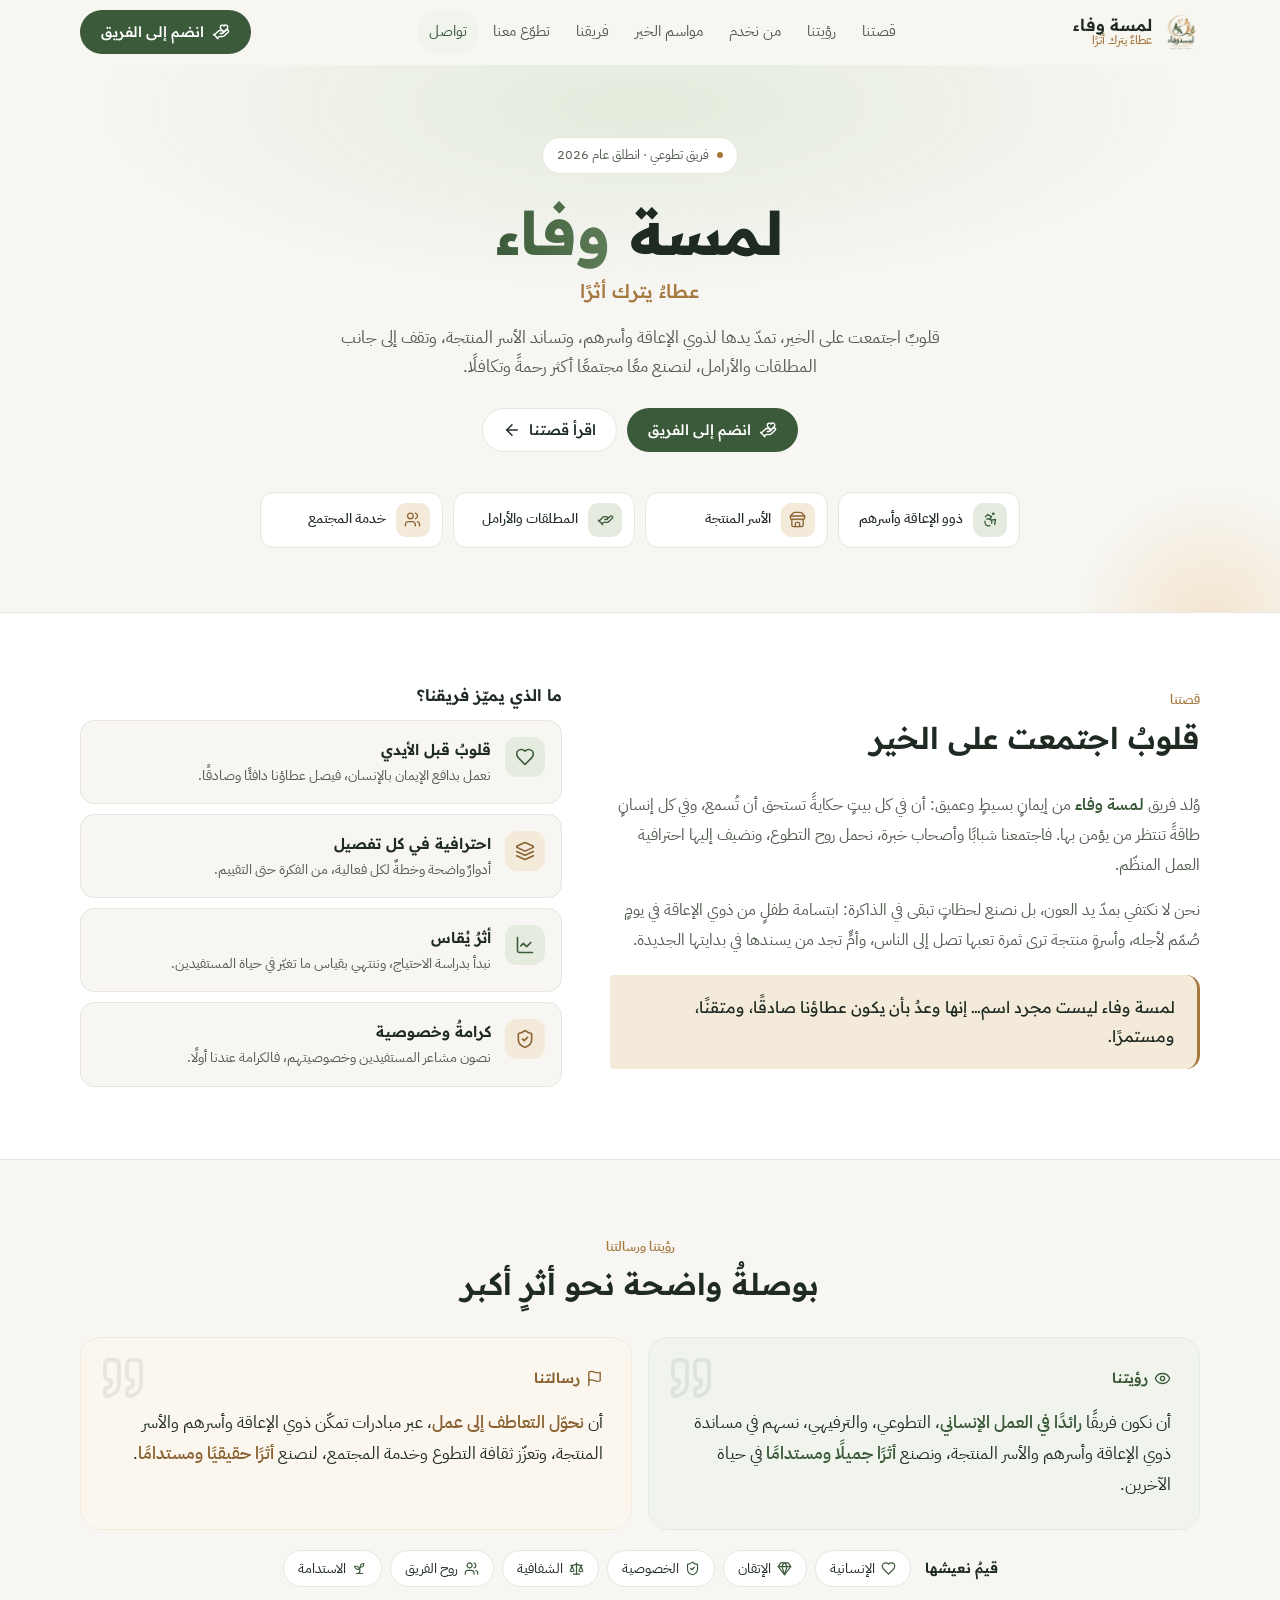
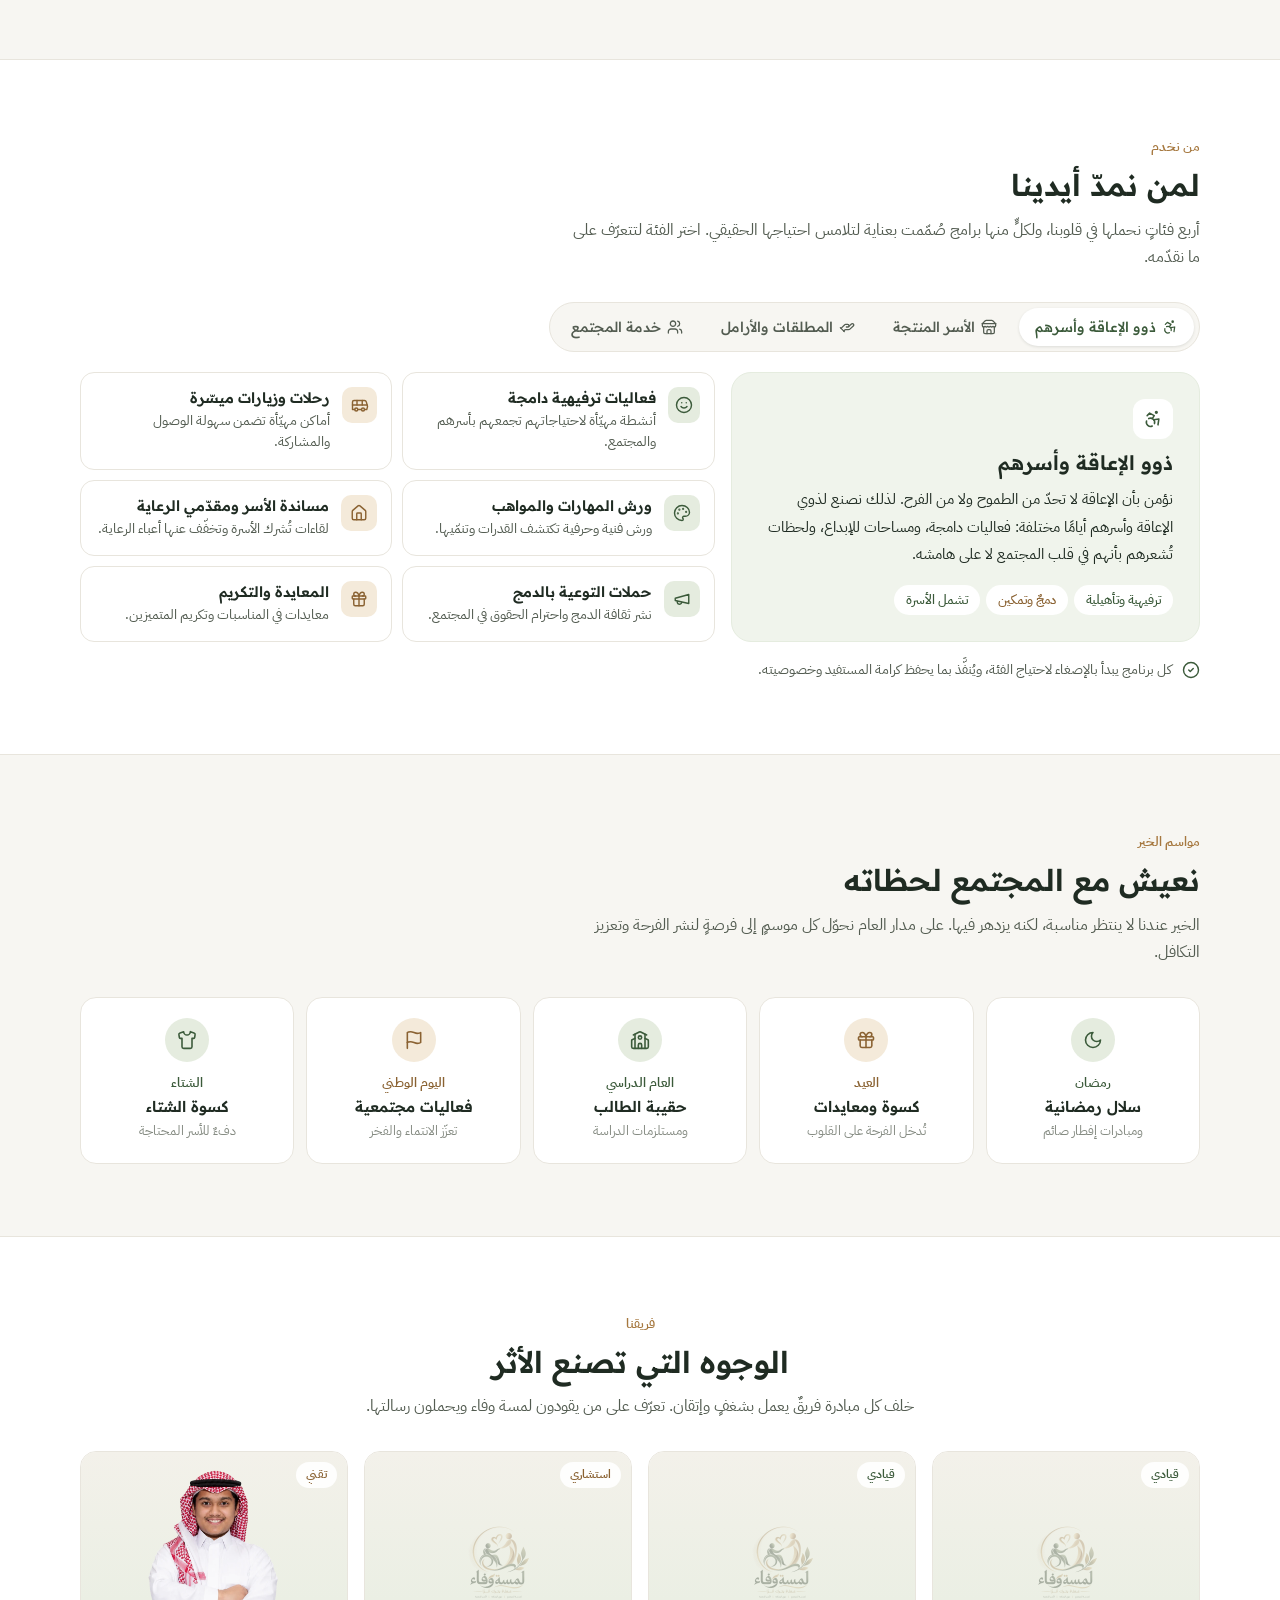
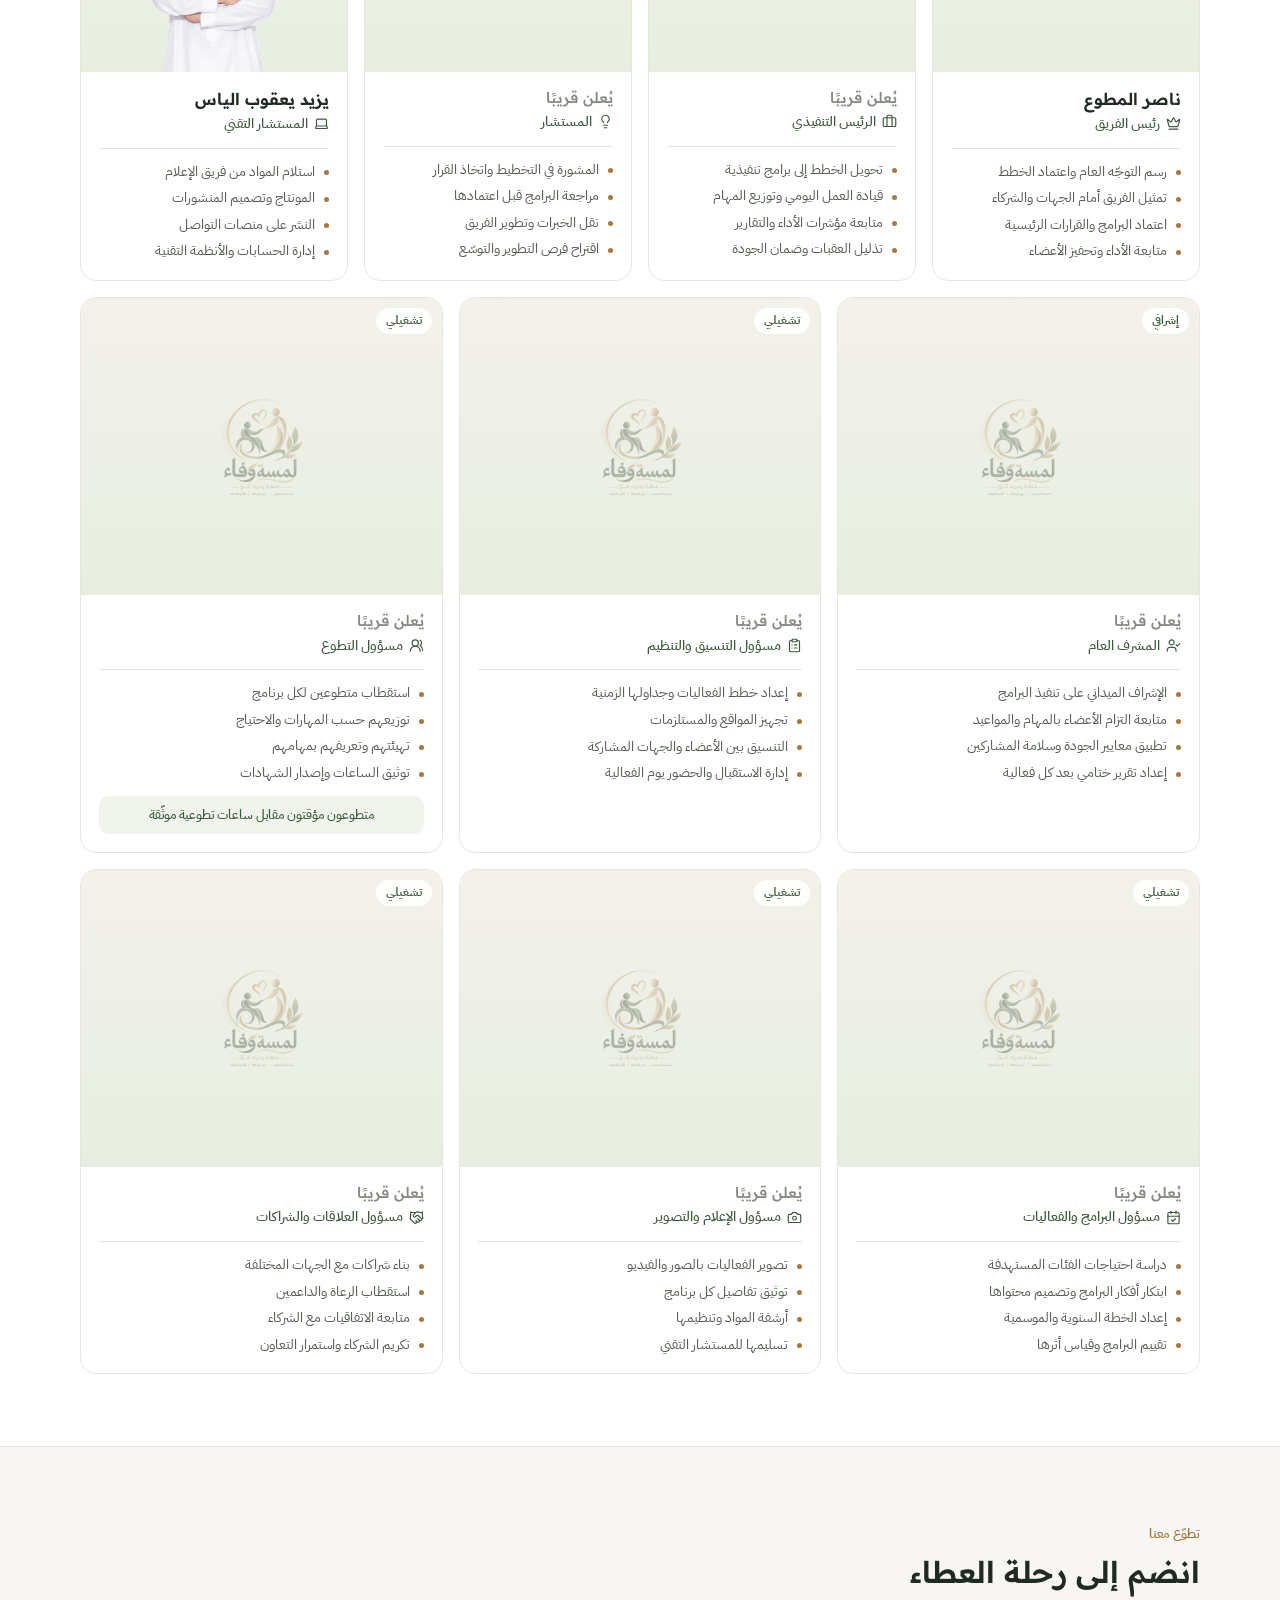
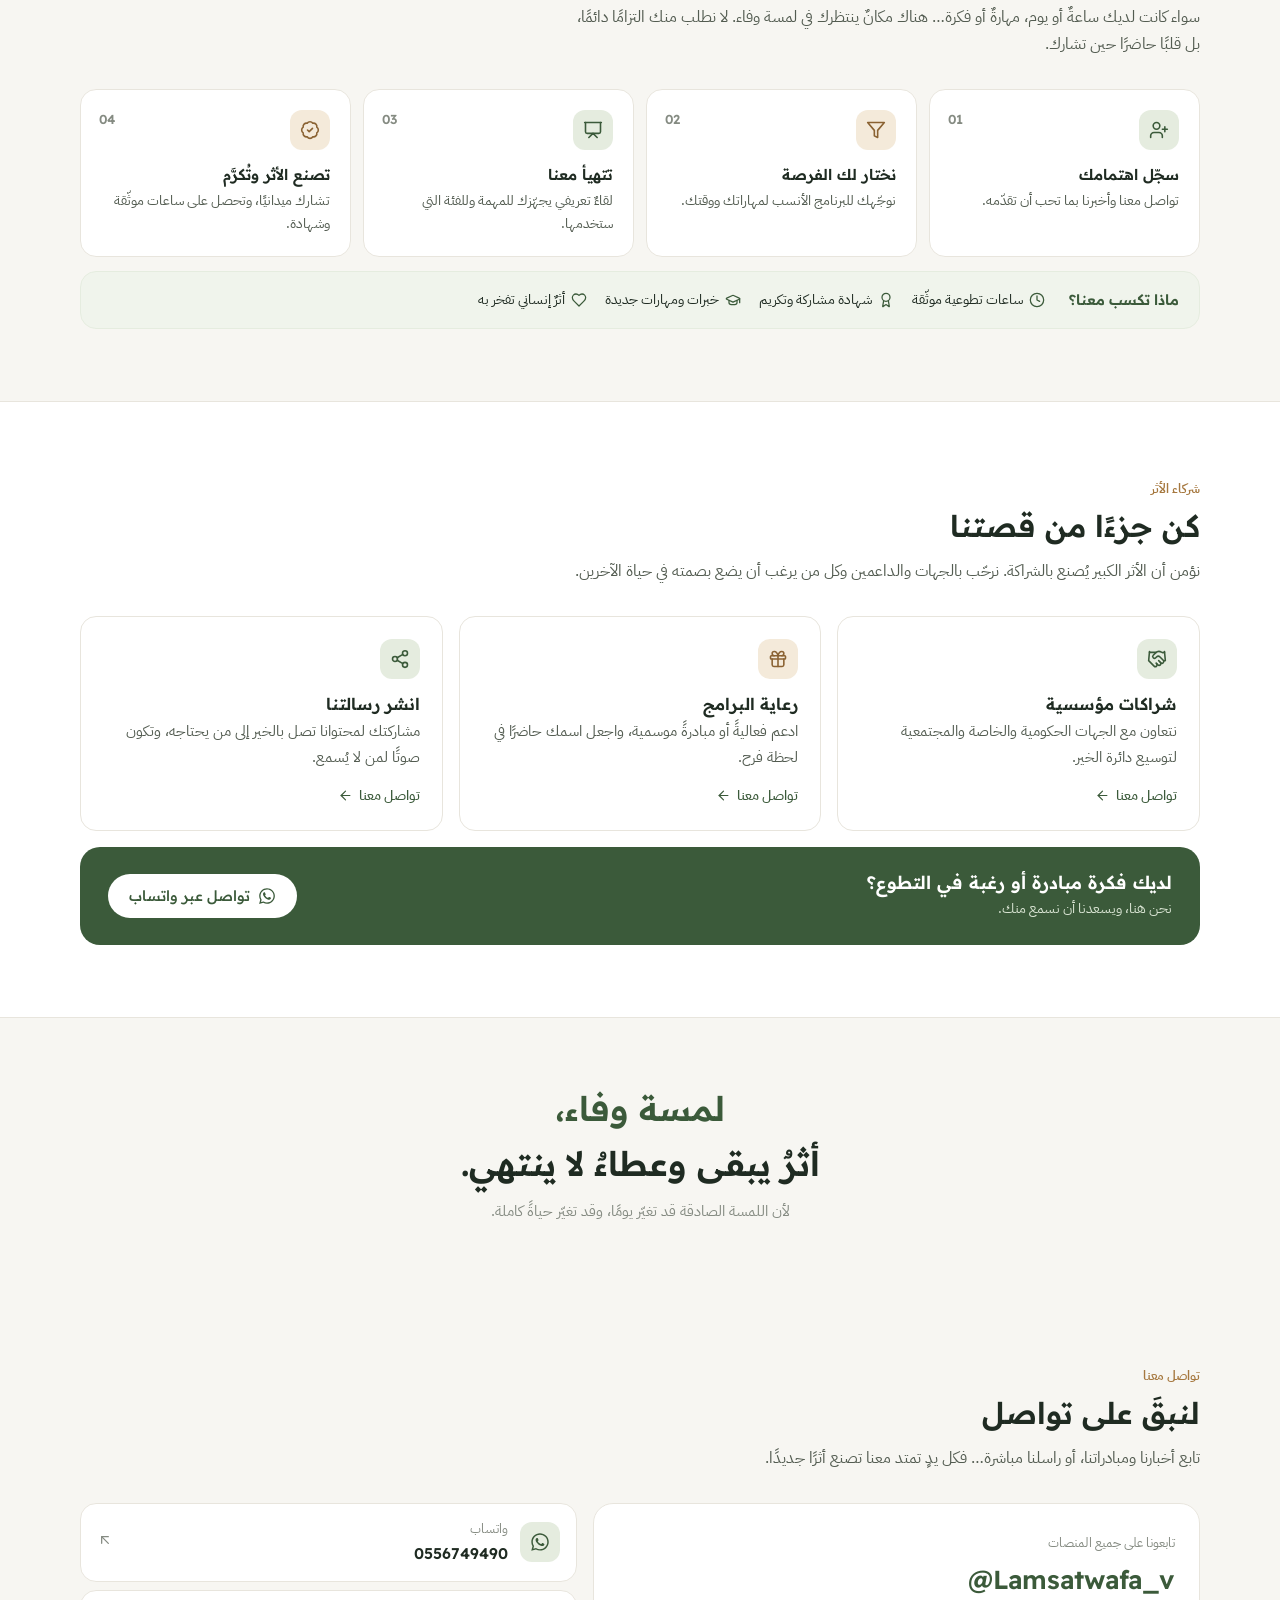
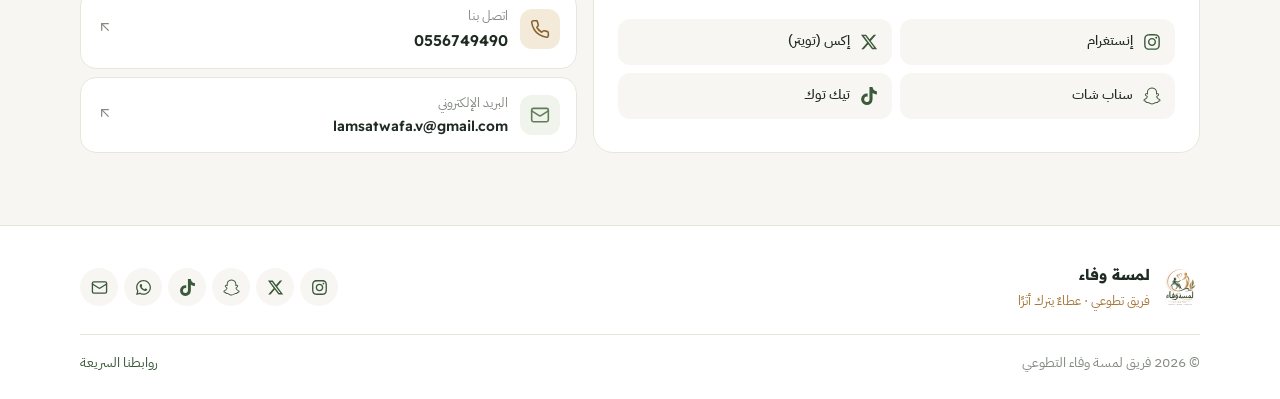
==== commit be68321e: "Add files via upload" ====
--- a/index.html
+++ b/index.html
@@ -21,6 +21,7 @@
 </head>
 <body>
 <a class="sr-only" href="#main">تخطَّ إلى المحتوى</a>
+<div class="progress" aria-hidden="true"></div>
 <header class="site-header" id="top">
   <div class="container nav">
     <a class="brand" href="#top" aria-label="لمسة وفاء - الصفحة الرئيسية">
@@ -39,10 +40,12 @@
     </nav>
     <div class="nav-cta">
       <a class="btn btn-primary" href="https://wa.me/966556749490?text=%D8%A7%D9%84%D8%B3%D9%84%D8%A7%D9%85%20%D8%B9%D9%84%D9%8A%D9%83%D9%85%D8%8C%20%D8%A3%D8%B1%D8%BA%D8%A8%20%D9%81%D9%8A%20%D8%A7%D9%84%D8%AA%D8%B7%D9%88%D8%B9%20%D9%85%D8%B9%20%D9%81%D8%B1%D9%8A%D9%82%20%D9%84%D9%85%D8%B3%D8%A9%20%D9%88%D9%81%D8%A7%D8%A1" target="_blank" rel="noopener"><svg stroke="currentColor" fill="none" stroke-width="1.9" viewBox="0 0 24 24" stroke-linecap="round" stroke-linejoin="round" aria-hidden="true" focusable="false" xmlns="http://www.w3.org/2000/svg"><path d="M11 14h2a2 2 0 1 0 0-4h-3c-.6 0-1.1.2-1.4.6L3 16"></path><path d="m7 20 1.6-1.4c.3-.4.8-.6 1.4-.6h4c1.1 0 2.1-.4 2.8-1.2l4.6-4.4a2 2 0 0 0-2.75-2.91l-4.2 3.9"></path><path d="m2 15 6 6"></path><path d="M19.5 8.5c.7-.7 1.5-1.6 1.5-2.7A2.73 2.73 0 0 0 16 4a2.78 2.78 0 0 0-5 1.8c0 1.2.8 2 1.5 2.8L16 12Z"></path></svg>انضم إلى الفريق</a>
-      <button class="menu-btn" type="button" aria-label="فتح القائمة" aria-expanded="false" aria-controls="menu"><svg stroke="currentColor" fill="none" stroke-width="1.9" viewBox="0 0 24 24" stroke-linecap="round" stroke-linejoin="round" aria-hidden="true" focusable="false" xmlns="http://www.w3.org/2000/svg"><line x1="4" x2="20" y1="12" y2="12"></line><line x1="4" x2="20" y1="6" y2="6"></line><line x1="4" x2="20" y1="18" y2="18"></line></svg></button>
+      <button class="menu-btn" type="button" aria-label="فتح القائمة" aria-expanded="false" aria-controls="menu"><span class="i-open"><svg stroke="currentColor" fill="none" stroke-width="1.9" viewBox="0 0 24 24" stroke-linecap="round" stroke-linejoin="round" aria-hidden="true" focusable="false" xmlns="http://www.w3.org/2000/svg"><line x1="4" x2="20" y1="12" y2="12"></line><line x1="4" x2="20" y1="6" y2="6"></line><line x1="4" x2="20" y1="18" y2="18"></line></svg></span><span class="i-close"><svg stroke="currentColor" fill="none" stroke-width="1.9" viewBox="0 0 24 24" stroke-linecap="round" stroke-linejoin="round" aria-hidden="true" focusable="false" xmlns="http://www.w3.org/2000/svg"><path d="M18 6 6 18"></path><path d="m6 6 12 12"></path></svg></span></button>
     </div>
   </div>
 </header>
+<div class="nav-backdrop" aria-hidden="true"></div>
+<a class="to-top" href="#top" aria-label="العودة للأعلى"><svg stroke="currentColor" fill="none" stroke-width="1.9" viewBox="0 0 24 24" stroke-linecap="round" stroke-linejoin="round" aria-hidden="true" focusable="false" xmlns="http://www.w3.org/2000/svg"><path d="m5 12 7-7 7 7"></path><path d="M12 19V5"></path></svg></a>
 
 <main id="main">
 <!-- HERO -->
--- a/assets/style.css
+++ b/assets/style.css
@@ -333,3 +333,94 @@
 .lp-foot b { color: var(--gold); font-weight: 500; }
 .toast { position: fixed; bottom: 24px; left: 50%; transform: translate(-50%, 20px); background: var(--ink); color: #fff; padding: 10px 18px; border-radius: 999px; font-size: 14px; opacity: 0; transition: all .25s; pointer-events: none; }
 .toast.show { opacity: 1; transform: translate(-50%, 0); }
+
+/* =================== motion & menu (v3.1) =================== */
+@view-transition { navigation: auto; }
+::view-transition-old(root) { animation: vtOut .28s ease both; }
+::view-transition-new(root) { animation: vtIn .42s cubic-bezier(.2, .7, .2, 1) both; }
+@keyframes vtOut { to { opacity: 0; transform: translateY(-8px); } }
+@keyframes vtIn { from { opacity: 0; transform: translateY(12px); } }
+body { animation: pageIn .6s ease both; }
+@keyframes pageIn { from { opacity: 0; } to { opacity: 1; } }
+
+/* scroll progress */
+.progress { position: fixed; top: 0; inset-inline: 0; height: 3px; z-index: 60; background: linear-gradient(90deg, var(--gold), var(--green)); transform: scaleX(0); transform-origin: right; pointer-events: none; }
+
+/* header & menu */
+.site-header { animation: headerIn .7s cubic-bezier(.2, .7, .2, 1) both; }
+@keyframes headerIn { from { transform: translateY(-100%); } }
+.menu-btn .i-close { display: none; }
+.menu-btn[aria-expanded="true"] .i-open { display: none; }
+.menu-btn[aria-expanded="true"] .i-close { display: inline-flex; animation: spinIn .3s ease; }
+.menu-btn span { display: inline-flex; }
+@keyframes spinIn { from { transform: rotate(-90deg) scale(.6); opacity: 0; } }
+.nav-links a.active { color: var(--green); background: var(--green-soft); }
+.nav-backdrop { position: fixed; inset: 0; z-index: 45; background: rgba(31, 43, 34, .32); backdrop-filter: blur(4px); -webkit-backdrop-filter: blur(4px); opacity: 0; visibility: hidden; transition: opacity .25s, visibility .25s; touch-action: none; }
+.nav-backdrop.show { opacity: 1; visibility: visible; }
+body.menu-open { position: fixed; inset-inline: 0; width: 100%; overflow: hidden; }
+@media (max-width: 960px) {
+  .nav-links { max-height: calc(100dvh - 90px); overflow-y: auto; overscroll-behavior: contain; transform-origin: top center; transform: translateY(-8px) scale(.98); }
+  .nav-links.open { transform: none; }
+  .nav-links.open > * { animation: itemIn .4s cubic-bezier(.2, .7, .2, 1) both; }
+  .nav-links.open > *:nth-child(2) { animation-delay: .03s; } .nav-links.open > *:nth-child(3) { animation-delay: .06s; }
+  .nav-links.open > *:nth-child(4) { animation-delay: .09s; } .nav-links.open > *:nth-child(5) { animation-delay: .12s; }
+  .nav-links.open > *:nth-child(6) { animation-delay: .15s; } .nav-links.open > *:nth-child(7) { animation-delay: .18s; }
+  .nav-links.open > *:nth-child(8) { animation-delay: .21s; }
+}
+@keyframes itemIn { from { opacity: 0; transform: translateX(14px); } }
+
+/* hero entrance (plays on load) */
+.hero .reveal { opacity: 0; transform: translateY(18px); animation: rise .8s cubic-bezier(.2, .7, .2, 1) forwards; transition: none; }
+.hero .reveal:nth-child(1) { animation-delay: .15s; } .hero .reveal:nth-child(2) { animation-delay: .25s; }
+.hero .reveal:nth-child(3) { animation-delay: .35s; } .hero .reveal:nth-child(4) { animation-delay: .45s; }
+.hero .reveal:nth-child(5) { animation-delay: .55s; } .hero .reveal:nth-child(6) { animation-delay: .7s; }
+@keyframes rise { to { opacity: 1; transform: none; } }
+.hero::before { animation: float 12s ease-in-out infinite alternate; }
+.hero::after { animation: float 14s ease-in-out infinite alternate-reverse; }
+@keyframes float { from { transform: translate3d(0, 0, 0); } to { transform: translate3d(30px, 20px, 0) scale(1.06); } }
+.hero h1 span { background: linear-gradient(90deg, var(--green), var(--green-mid), var(--green)); background-size: 200% 100%; -webkit-background-clip: text; background-clip: text; color: transparent; animation: shine 6s ease-in-out infinite; }
+@keyframes shine { 50% { background-position: 100% 0; } }
+.hero-groups li { transition: transform .25s, border-color .25s, box-shadow .25s; }
+.hero-groups li:hover { transform: translateY(-3px); border-color: #C9D4C1; box-shadow: var(--shadow); }
+
+/* scroll reveal: smoother curve */
+.reveal { transform: translateY(22px); transition: opacity .7s ease, transform .8s cubic-bezier(.2, .7, .2, 1); }
+
+/* micro-interactions */
+.btn:active, .lp-link:active, .lp-tile:active, .social:active { transform: scale(.97); }
+.btn-primary { position: relative; overflow: hidden; }
+.btn-primary::after { content: ""; position: absolute; inset: 0; background: linear-gradient(110deg, transparent 30%, rgba(255, 255, 255, .25) 50%, transparent 70%); transform: translateX(120%); transition: transform .7s ease; }
+.btn-primary:hover::after { transform: translateX(-120%); }
+.card .icon, .why-item .icon, .mini .icon, .j-step .icon { transition: transform .35s cubic-bezier(.2, .7, .2, 1); }
+.card:hover .icon, .why-item:hover .icon, .mini:hover .icon, .j-step:hover .icon { transform: translateY(-2px) rotate(-6deg); }
+.why-item, .mini, .j-step, .t-item { transition: transform .25s, box-shadow .25s, border-color .25s; }
+.why-item:hover, .mini:hover, .j-step:hover, .t-item:hover { transform: translateY(-2px); box-shadow: var(--shadow); border-color: #D7DFD0; }
+.m-photo img { transition: transform .5s cubic-bezier(.2, .7, .2, 1); }
+.member:hover .m-photo img { transform: scale(1.04); }
+.panel.swap > * { animation: swapIn .45s cubic-bezier(.2, .7, .2, 1) both; }
+.panel.swap > *:nth-child(2) { animation-delay: .06s; }
+@keyframes swapIn { from { opacity: 0; transform: translateY(10px); } }
+.tab { transition: background .25s, color .25s, box-shadow .25s; }
+
+/* back to top */
+.to-top { position: fixed; bottom: 18px; inset-inline-start: 18px; z-index: 40; width: 44px; height: 44px; border-radius: 50%; display: grid; place-items: center; background: var(--surface); color: var(--green); border: 1px solid var(--line); box-shadow: var(--shadow-lg); opacity: 0; transform: translateY(12px); pointer-events: none; transition: opacity .3s, transform .3s; }
+.to-top.show { opacity: 1; transform: none; pointer-events: auto; }
+.to-top svg { width: 18px; height: 18px; }
+
+/* links page entrance */
+.lp-top > *, .lp-list > *, .lp-sec, .lp-tiles > *, .lp-foot { animation: rise .6s cubic-bezier(.2, .7, .2, 1) both; opacity: 0; transform: translateY(14px); }
+.lp-top > :nth-child(2) { animation-delay: .05s; } .lp-top > :nth-child(3) { animation-delay: .12s; } .lp-top > :nth-child(4) { animation-delay: .17s; } .lp-top > :nth-child(5) { animation-delay: .22s; }
+.lp-list > :nth-child(1) { animation-delay: .28s; } .lp-list > :nth-child(2) { animation-delay: .34s; } .lp-list > :nth-child(3) { animation-delay: .4s; } .lp-list > :nth-child(4) { animation-delay: .46s; }
+.lp-sec { animation-delay: .5s; }
+.lp-tiles > :nth-child(1) { animation-delay: .54s; } .lp-tiles > :nth-child(2) { animation-delay: .58s; } .lp-tiles > :nth-child(3) { animation-delay: .62s; } .lp-tiles > :nth-child(4) { animation-delay: .66s; }
+.lp-tiles.t4 > * { animation-delay: .72s; }
+.lp-foot { animation-delay: .8s; }
+.lp-top > .lp-logo { opacity: 1; transform: none; animation: pop .7s cubic-bezier(.2, .9, .3, 1.3) both; }
+@keyframes pop { from { opacity: 0; transform: scale(.7); } }
+.lp-tile .icon { transition: transform .3s cubic-bezier(.2, .7, .2, 1); }
+.lp-tile:hover .icon { transform: translateY(-2px) scale(1.06); }
+
+@media (prefers-reduced-motion: reduce) {
+  *, *::before, *::after { animation: none !important; transition: none !important; }
+  .hero .reveal, .reveal, .lp-top > *, .lp-list > *, .lp-sec, .lp-tiles > *, .lp-foot { opacity: 1 !important; transform: none !important; }
+}
